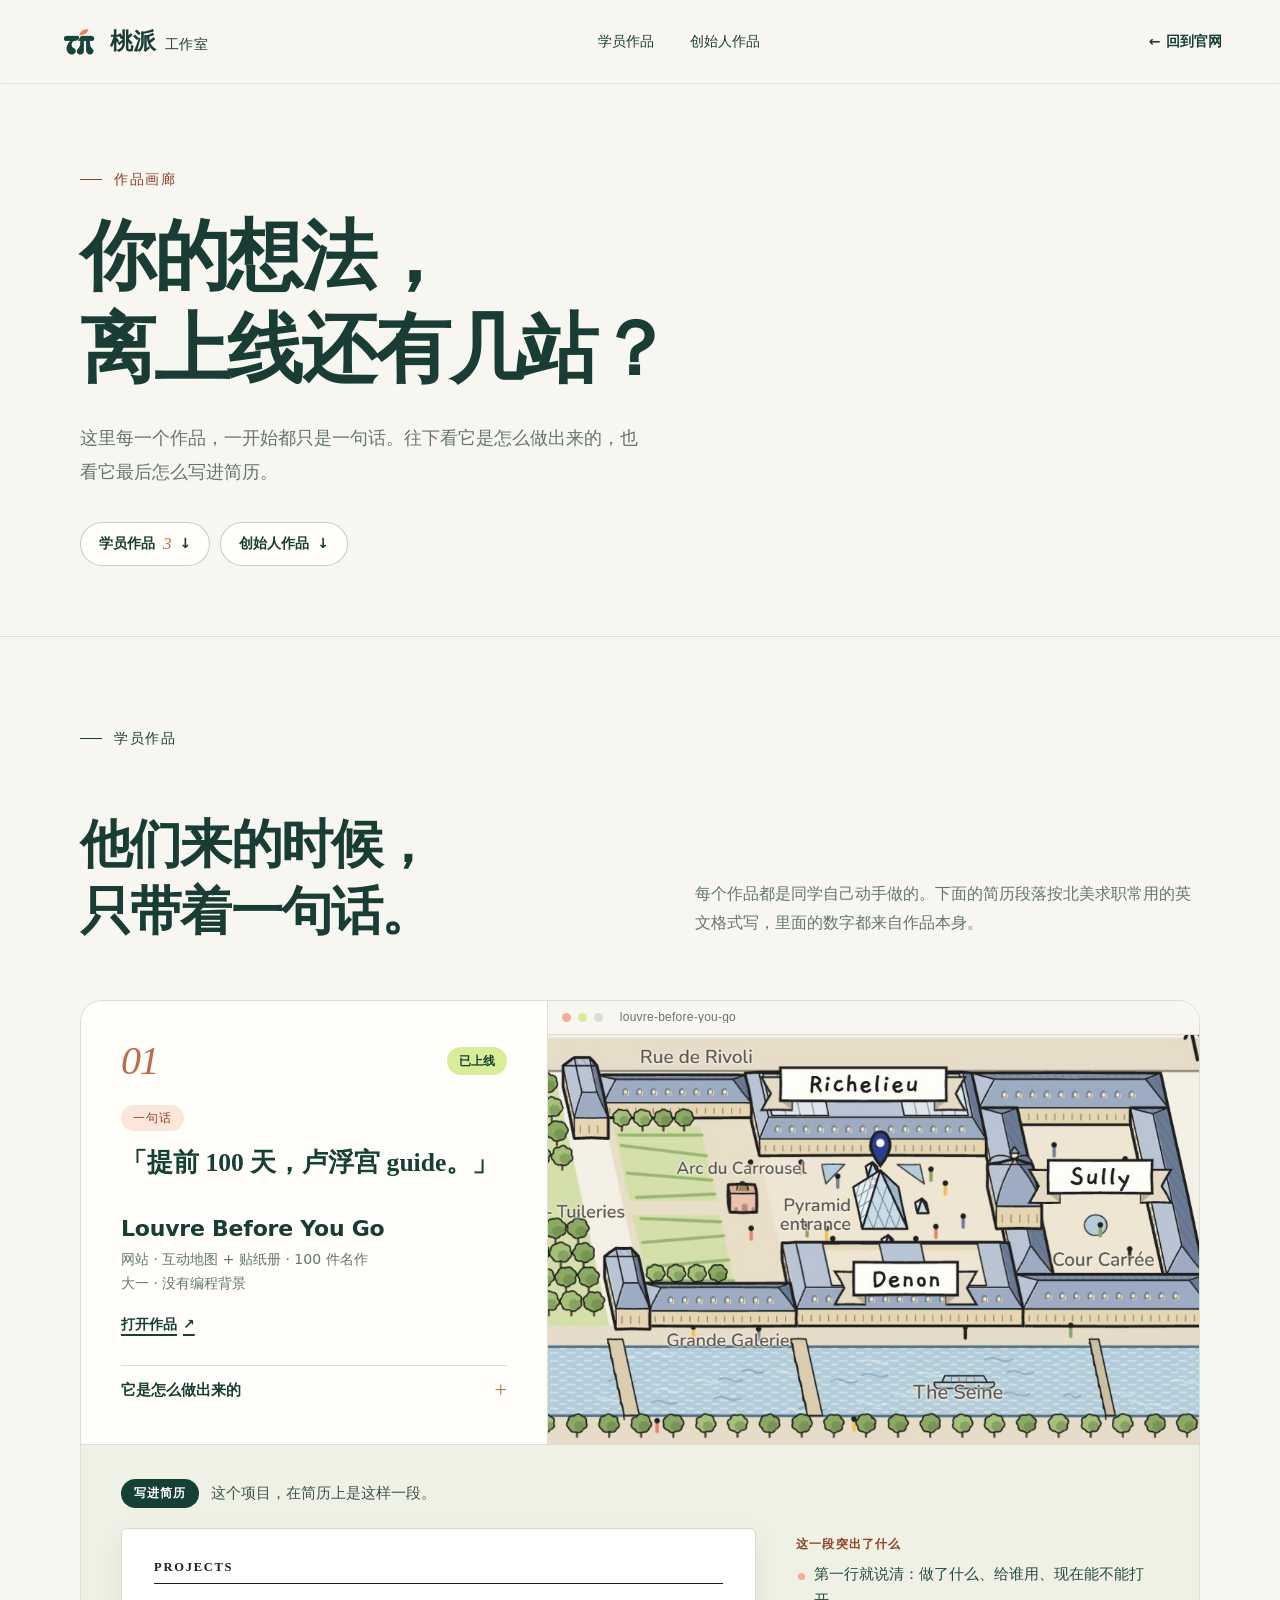
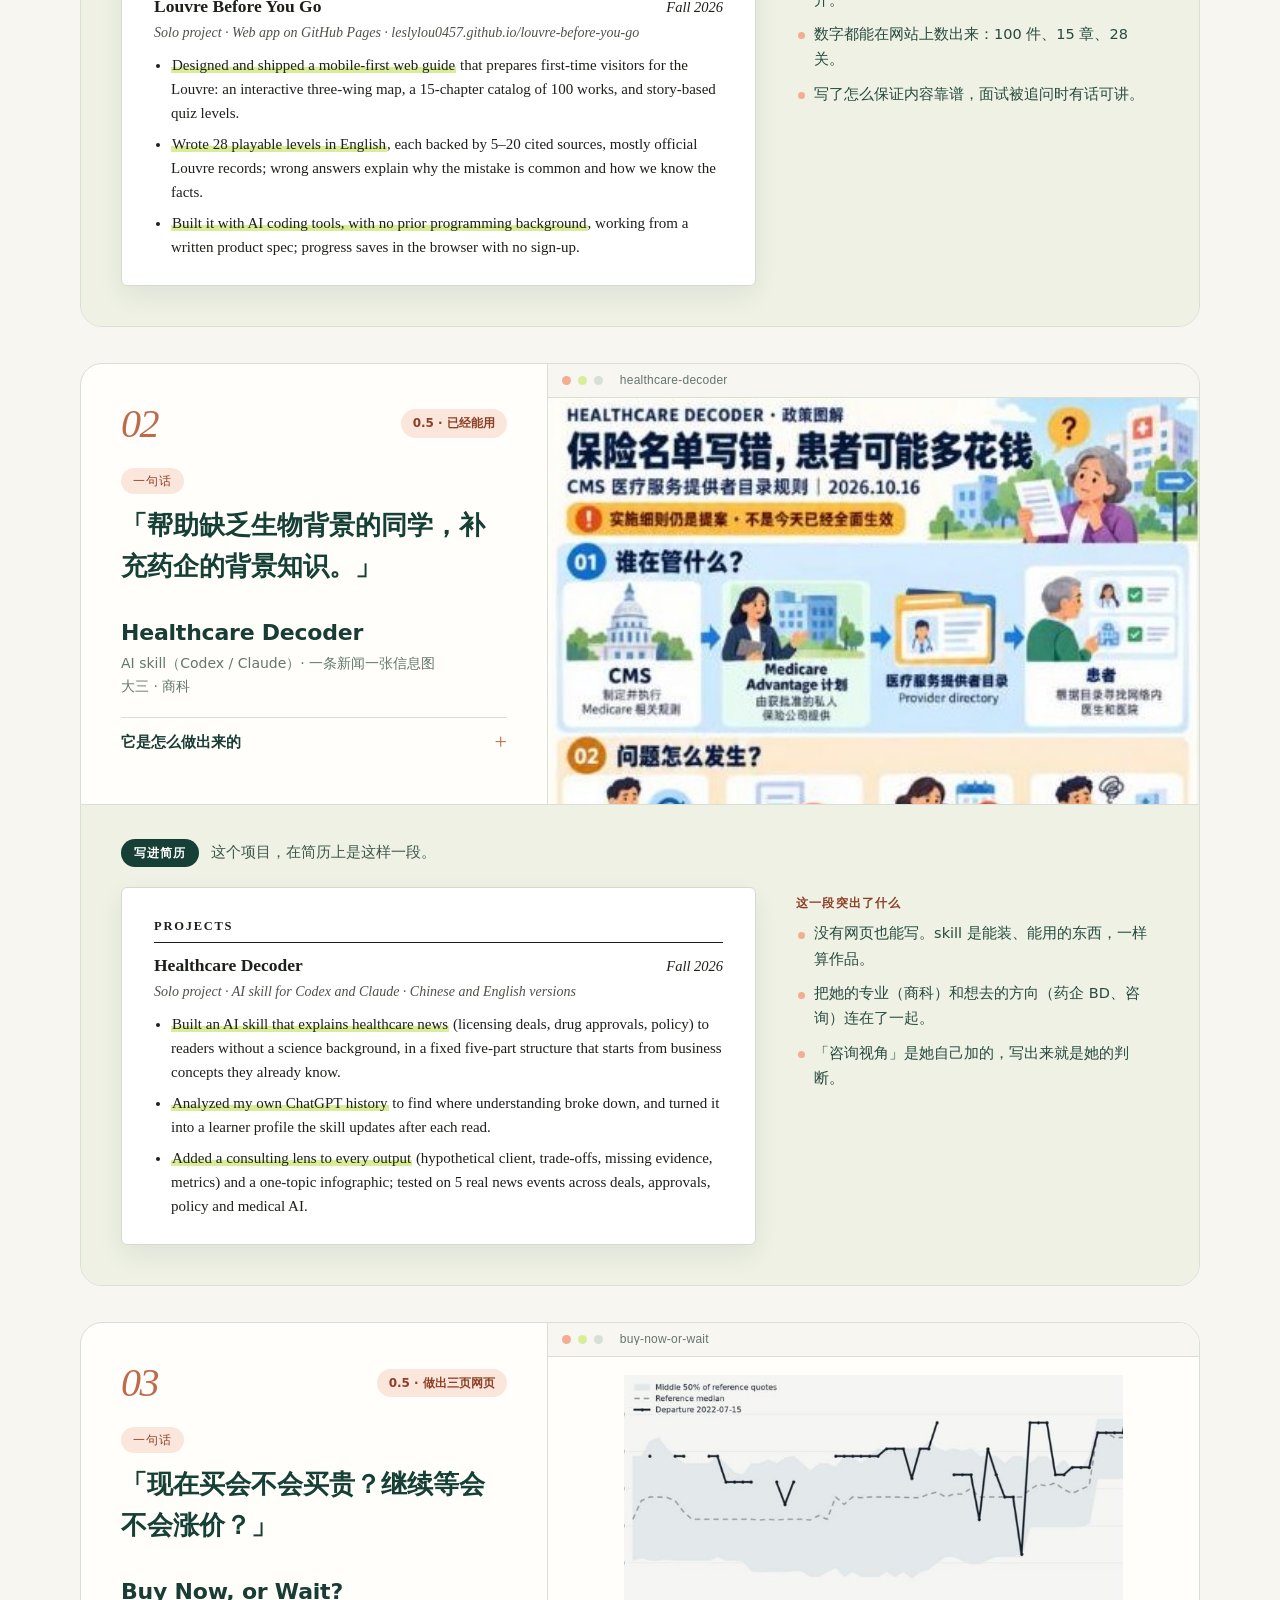
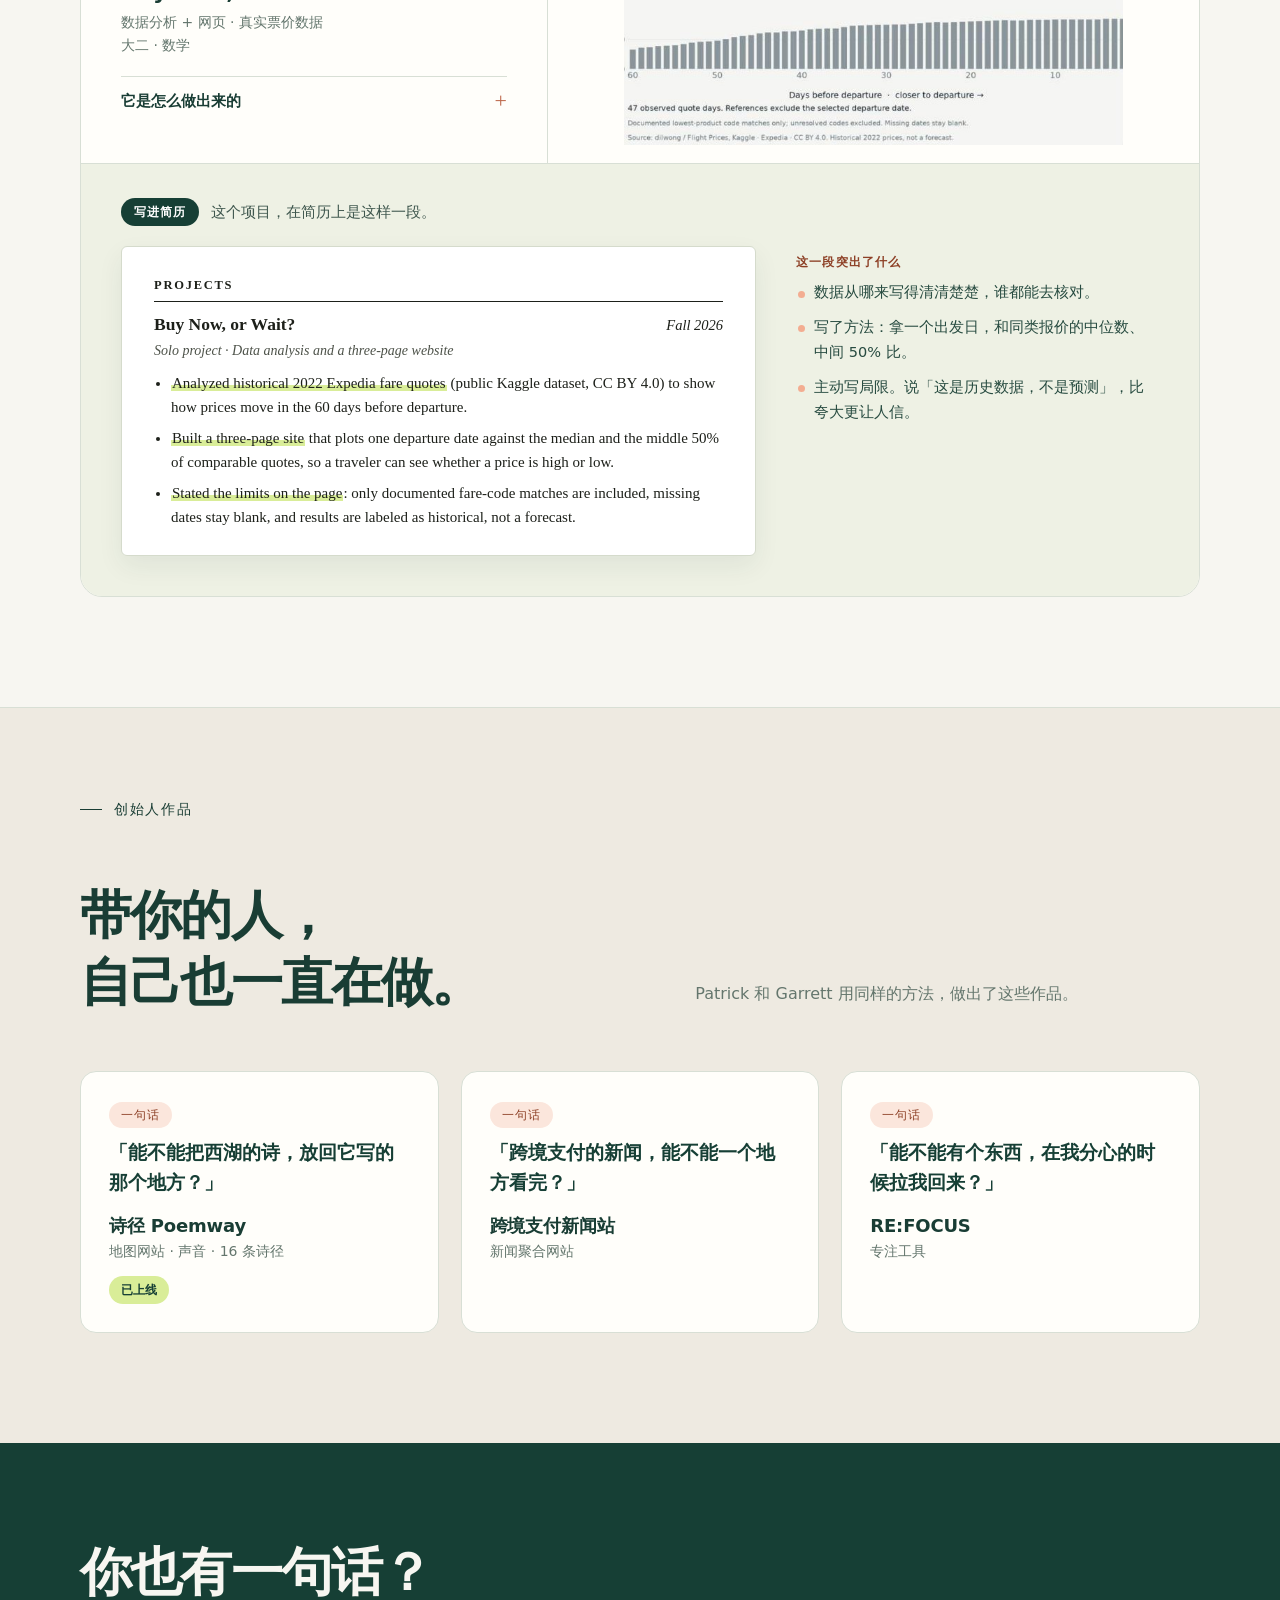
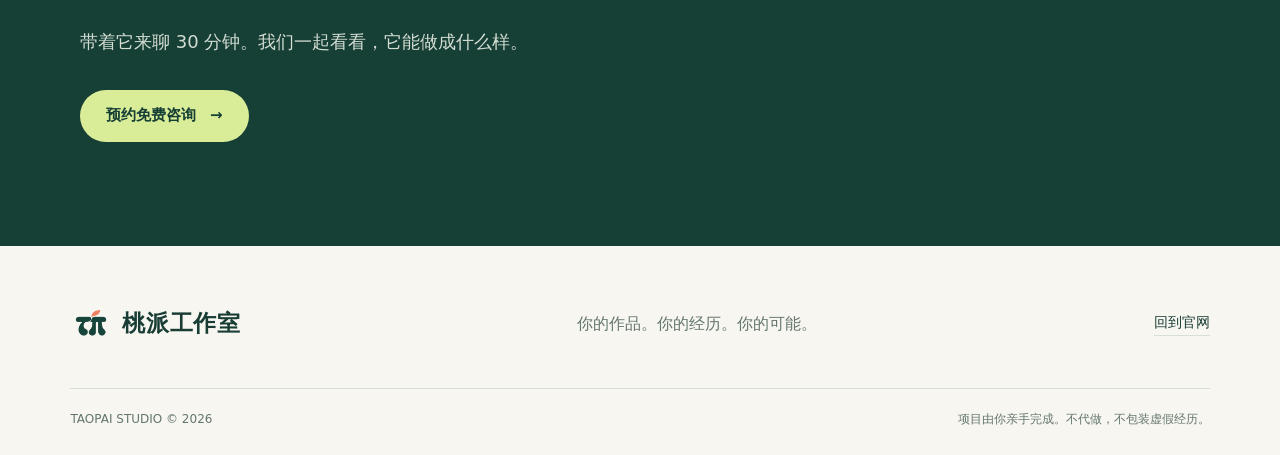
==== gallery/index.html @ 76276635 "Add gallery sub-page files" ====
<!doctype html>
<html lang="zh-CN">
<head><meta charset="utf-8"><meta name="viewport" content="width=device-width, initial-scale=1"><title>作品画廊｜桃派工作室</title><meta name="description" content="桃派工作室的学员作品和创始人作品。每个作品从一句话开始，看它怎么做出来，也看它怎么写进简历。"><link rel="icon" type="image/png" href="../images/taopai-logo.png"><link rel="stylesheet" href="../style.css?v=20261126"><link rel="stylesheet" href="../cases.css?v=20261126"><link rel="stylesheet" href="./gallery.css?v=20261126"></head>
<body class="gallery-page">
<a class="skip-link" href="#students">跳到作品</a>
<header class="site-header"><a class="brand" href="../" aria-label="回到桃派工作室官网"><img src="../images/taopai-logo.png" alt="" width="42" height="42"><span>桃派<span class="brand-small">工作室</span></span></a><nav aria-label="画廊导航"><a href="#students">学员作品</a><a href="#founders">创始人作品</a></nav><a class="g-back" href="../"><span aria-hidden="true">←</span> 回到官网</a></header>
<main class="g-main">

<section class="g-hero"><div class="g-wrap">
<p class="eyebrow">作品画廊</p>
<h1>你的想法，<br>离上线还有几站？</h1>
<p class="g-lead">这里每一个作品，一开始都只是一句话。往下看它是怎么做出来的，也看它最后怎么写进简历。</p>
<div class="g-jump"><a href="#students">学员作品 <b>3</b> <span aria-hidden="true">↓</span></a><a href="#founders">创始人作品 <span aria-hidden="true">↓</span></a></div>
</div></section>

<section class="g-section" id="students" aria-labelledby="students-title"><div class="g-wrap">
<div class="g-heading"><p class="eyebrow">学员作品</p><h2 id="students-title">他们来的时候，<br>只带着一句话。</h2><p class="g-heading-note">每个作品都是同学自己动手做的。下面的简历段落按北美求职常用的英文格式写，里面的数字都来自作品本身。</p></div>

<article class="g-work" id="louvre">
<div class="g-work-top">
<div class="g-work-head"><div class="g-work-no"><span>01</span><em class="work-status">已上线</em></div><span class="work-label">一句话</span><p class="work-quote">「提前 100 天，卢浮宫 guide。」</p></div>
<figure class="work-shot g-shot"><div class="work-shot-bar" aria-hidden="true"><i></i><i></i><i></i><span>louvre-before-you-go</span></div><img src="../images/case-louvre.jpg" alt="Louvre Before You Go 的卢浮宫互动地图页面" width="954" height="569" loading="lazy"></figure>
<div class="g-work-meta"><h3>Louvre Before You Go</h3><p>网站 · 互动地图 + 贴纸册 · 100 件名作</p><p>大一 · 没有编程背景</p><a class="work-open" href="https://leslylou0457.github.io/louvre-before-you-go/" target="_blank" rel="noopener noreferrer">打开作品 <span aria-hidden="true">↗</span></a></div>
<details class="g-how"><summary>它是怎么做出来的</summary><ol><li>一句话先变成一份产品文档。第一版只做卢浮宫的 5 件镇馆之宝。</li><li>做着做着，她自己把方向做大了：100 件名作、三翼地图、猫咪向导、Close-up 挑战。</li><li>上线后我们做了第二版检查，提了 8 条修改建议。下一步是找 3 个人用手机试玩。</li></ol></details>
</div>
<div class="g-resume"><div class="g-resume-head"><span class="g-resume-tag">写进简历</span><p>这个项目，在简历上是这样一段。</p></div>
<div class="g-resume-grid">
<div class="g-paper" lang="en"><p class="g-paper-sec">Projects</p><div class="g-paper-row"><strong>Louvre Before You Go</strong><span>Fall 2026</span></div><p class="g-paper-sub">Solo project · Web app on GitHub Pages · leslylou0457.github.io/louvre-before-you-go</p><ul><li><mark>Designed and shipped a mobile-first web guide</mark> that prepares first-time visitors for the Louvre: an interactive three-wing map, a 15-chapter catalog of 100 works, and story-based quiz levels.</li><li><mark>Wrote 28 playable levels in English</mark>, each backed by 5–20 cited sources, mostly official Louvre records; wrong answers explain why the mistake is common and how we know the facts.</li><li><mark>Built it with AI coding tools, with no prior programming background</mark>, working from a written product spec; progress saves in the browser with no sign-up.</li></ul></div>
<div class="g-notes"><p>这一段突出了什么</p><ul><li>第一行就说清：做了什么、给谁用、现在能不能打开。</li><li>数字都能在网站上数出来：100 件、15 章、28 关。</li><li>写了怎么保证内容靠谱，面试被追问时有话可讲。</li></ul></div>
</div></div>
</article>

<article class="g-work" id="healthcare-decoder">
<div class="g-work-top">
<div class="g-work-head"><div class="g-work-no"><span>02</span><em class="work-status is-progress">0.5 · 已经能用</em></div><span class="work-label">一句话</span><p class="work-quote">「帮助缺乏生物背景的同学，补充药企的背景知识。」</p></div>
<figure class="work-shot g-shot"><div class="work-shot-bar" aria-hidden="true"><i></i><i></i><i></i><span>healthcare-decoder</span></div><img src="../images/case-healthcare-decoder.jpg" alt="Healthcare Decoder 生成的政策图解：保险名单写错，患者可能多花钱" width="422" height="630" loading="lazy"></figure>
<div class="g-work-meta"><h3>Healthcare Decoder</h3><p>AI skill（Codex / Claude）· 一条新闻一张信息图</p><p>大三 · 商科</p></div>
<details class="g-how"><summary>它是怎么做出来的</summary><ol><li>第一次聊的时候她有两个想法。先定下做一个 skill，因为一周能做完。</li><li>动手前，先让 AI 读她自己和 ChatGPT 的聊天记录，找出总是卡住的词，再写产品文档。</li><li>两周后 0.6 版推上 GitHub，中文、英文各一个版本。我们拿一篇真实的授权交易新闻实测，金额全部核对无误。</li></ol></details>
</div>
<div class="g-resume"><div class="g-resume-head"><span class="g-resume-tag">写进简历</span><p>这个项目，在简历上是这样一段。</p></div>
<div class="g-resume-grid">
<div class="g-paper" lang="en"><p class="g-paper-sec">Projects</p><div class="g-paper-row"><strong>Healthcare Decoder</strong><span>Fall 2026</span></div><p class="g-paper-sub">Solo project · AI skill for Codex and Claude · Chinese and English versions</p><ul><li><mark>Built an AI skill that explains healthcare news</mark> (licensing deals, drug approvals, policy) to readers without a science background, in a fixed five-part structure that starts from business concepts they already know.</li><li><mark>Analyzed my own ChatGPT history</mark> to find where understanding broke down, and turned it into a learner profile the skill updates after each read.</li><li><mark>Added a consulting lens to every output</mark> (hypothetical client, trade-offs, missing evidence, metrics) and a one-topic infographic; tested on 5 real news events across deals, approvals, policy and medical AI.</li></ul></div>
<div class="g-notes"><p>这一段突出了什么</p><ul><li>没有网页也能写。skill 是能装、能用的东西，一样算作品。</li><li>把她的专业（商科）和想去的方向（药企 BD、咨询）连在了一起。</li><li>「咨询视角」是她自己加的，写出来就是她的判断。</li></ul></div>
</div></div>
</article>

<article class="g-work" id="buy-now-or-wait">
<div class="g-work-top">
<div class="g-work-head"><div class="g-work-no"><span>03</span><em class="work-status is-progress">0.5 · 做出三页网页</em></div><span class="work-label">一句话</span><p class="work-quote">「现在买会不会买贵？继续等会不会涨价？」</p></div>
<figure class="work-shot is-contain g-shot"><div class="work-shot-bar" aria-hidden="true"><i></i><i></i><i></i><span>buy-now-or-wait</span></div><img src="../images/case-buy-now-or-wait.jpg" alt="Buy Now, or Wait? 的票价走势图：一个出发日的报价对比历史中位数" width="714" height="531" loading="lazy"></figure>
<div class="g-work-meta"><h3>Buy Now, or Wait?</h3><p>数据分析 + 网页 · 真实票价数据</p><p>大二 · 数学</p></div>
<details class="g-how"><summary>它是怎么做出来的</summary><ol><li>第一版是他自己做出来的，用的是一份公开的 2022 年历史票价数据。</li><li>现在是 0.5 版：三页网页。图上能看到一个出发日的报价，和同类报价比是高还是低。</li><li>我们看完后，给了一份 0.5 版的修改建议。</li></ol></details>
</div>
<div class="g-resume"><div class="g-resume-head"><span class="g-resume-tag">写进简历</span><p>这个项目，在简历上是这样一段。</p></div>
<div class="g-resume-grid">
<div class="g-paper" lang="en"><p class="g-paper-sec">Projects</p><div class="g-paper-row"><strong>Buy Now, or Wait?</strong><span>Fall 2026</span></div><p class="g-paper-sub">Solo project · Data analysis and a three-page website</p><ul><li><mark>Analyzed historical 2022 Expedia fare quotes</mark> (public Kaggle dataset, CC BY 4.0) to show how prices move in the 60 days before departure.</li><li><mark>Built a three-page site</mark> that plots one departure date against the median and the middle 50% of comparable quotes, so a traveler can see whether a price is high or low.</li><li><mark>Stated the limits on the page</mark>: only documented fare-code matches are included, missing dates stay blank, and results are labeled as historical, not a forecast.</li></ul></div>
<div class="g-notes"><p>这一段突出了什么</p><ul><li>数据从哪来写得清清楚楚，谁都能去核对。</li><li>写了方法：拿一个出发日，和同类报价的中位数、中间 50% 比。</li><li>主动写局限。说「这是历史数据，不是预测」，比夸大更让人信。</li></ul></div>
</div></div>
</article>

</div></section>

<section class="g-section g-founders" id="founders" aria-labelledby="founders-title"><div class="g-wrap">
<div class="g-heading"><p class="eyebrow">创始人作品</p><h2 id="founders-title">带你的人，<br>自己也一直在做。</h2><p class="g-heading-note">Patrick 和 Garrett 用同样的方法，做出了这些作品。</p></div>
<ul class="g-founder-list">
<li><span class="work-label">一句话</span><p class="work-quote">「能不能把西湖的诗，放回它写的那个地方？」</p><h3>诗径 Poemway</h3><p>地图网站 · 声音 · 16 条诗径</p><em class="work-status">已上线</em></li>
<li><span class="work-label">一句话</span><p class="work-quote">「跨境支付的新闻，能不能一个地方看完？」</p><h3>跨境支付新闻站</h3><p>新闻聚合网站</p></li>
<li><span class="work-label">一句话</span><p class="work-quote">「能不能有个东西，在我分心的时候拉我回来？」</p><h3>RE:FOCUS</h3><p>专注工具</p></li>
</ul>
</div></section>

<section class="g-cta"><div class="g-wrap"><h2>你也有一句话？</h2><p>带着它来聊 30 分钟。我们一起看看，它能做成什么样。</p><a class="button" href="../#join">预约免费咨询 <span aria-hidden="true">→</span></a></div></section>

</main>
<footer><div class="wrap footer-top"><a class="brand" href="../"><img src="../images/taopai-logo.png" alt="" width="42" height="42"><span>桃派工作室</span></a><p>你的作品。你的经历。你的可能。</p><a href="../">回到官网</a></div><div class="wrap footer-bottom"><span>TAOPAI STUDIO © 2026</span><span>项目由你亲手完成。不代做，不包装虚假经历。</span></div></footer>
</body>
</html>
---- style.css ----
@charset "UTF-8";
.mentor-section{background:#eeeae1;border-top:1px solid var(--line);overflow:hidden}.mentor-heading{display:grid;grid-template-columns:1.1fr 1fr;gap:60px;align-items:end}.mentor-heading h2{font-size:clamp(36px,4.5vw,62px)}.mentor-accent{color:#a65037}.mentor-intro{font-size:17px;line-height:1.9;color:var(--muted);margin:0 0 5px}
.mentor-marquee{margin:58px 0 28px;padding:36px 0;border-block:1px solid #163f3526;overflow-x:auto;scrollbar-width:thin;mask-image:linear-gradient(to right,transparent,#000 6%,#000 94%,transparent)}.mentor-track{display:flex;width:max-content}.mentor-companies{display:flex;align-items:center;list-style:none;margin:0;padding:0;flex:none}.mentor-companies li{display:flex;align-items:center;justify-content:center;flex:none;width:250px;min-height:90px;padding:12px 28px;font-family:Arial,sans-serif;font-size:36px;line-height:1.3;font-weight:600;letter-spacing:-.04em;color:var(--green);white-space:nowrap}.mentor-companies li:nth-child(4){font-family:Georgia,serif;font-weight:400}.mentor-companies li:nth-child(5){font-style:italic}.mentor-companies li:nth-child(6){font-size:28px;letter-spacing:.17em;text-transform:uppercase}.mentor-dot{color:#809f32}.mentor-marquee.is-animated{overflow:hidden}.is-animated .mentor-track{animation:mentor-drift 42s linear infinite}.mentor-marquee:hover .mentor-track,.mentor-marquee:focus-within .mentor-track,.mentor-marquee.is-paused .mentor-track{animation-play-state:paused}.mentor-bottom{display:flex;align-items:start;gap:32px;justify-content:space-between}.mentor-disclaimer{max-width:850px;margin:0;color:var(--muted);font-size:13px;line-height:1.9}.mentor-motion{flex:none;background:transparent;color:var(--green);border:1px solid #163f3533;border-radius:99px;padding:8px 17px;font-size:14px;min-height:44px}.mentor-motion[hidden]{display:none}.mentor-motion:hover{background:#163f3509}@keyframes mentor-drift{to{transform:translateX(-50%)}}
@media(max-width:700px){.mentor-heading{grid-template-columns:1fr;gap:25px}.mentor-intro{font-size:16px}.mentor-marquee{margin-top:35px;padding:23px 0}.mentor-companies li{width:190px;min-height:72px;font-size:29px;padding:12px 20px}.mentor-companies li:nth-child(6){font-size:23px}.mentor-bottom{flex-direction:column-reverse;gap:18px}.mentor-disclaimer{font-size:12px}.mentor-motion{align-self:flex-end}.is-animated .mentor-track{animation-duration:36s}}
.mentor-companies{min-width:100vw}.mentor-companies li{flex-grow:1}.mentor-companies .ecosystem-company{flex-direction:column;gap:10px}.ecosystem-company small{font:400 12px/1.4 "Microsoft YaHei",sans-serif;letter-spacing:.03em;color:var(--muted)}.mentor-companies .ecosystem-yc{width:310px;font-size:32px}.is-animated .mentor-track{animation-duration:64s}@media(max-width:700px){.mentor-companies .ecosystem-yc{width:250px;font-size:27px}.is-animated .mentor-track{animation-duration:54s}}
@media(prefers-reduced-motion:reduce){.mentor-marquee{overflow:visible;mask-image:none;margin-inline:auto;width:calc(100% - 44px);max-width:1240px}.mentor-track{width:100%;transform:none}.mentor-companies{flex-wrap:wrap;width:100%;min-width:0;justify-content:center;gap:12px}.mentor-companies li{width:auto;min-width:145px;font-size:26px}.mentor-companies[aria-hidden="true"]{display:none}.mentor-motion{display:none}}
.hero{position:relative;background:var(--green);color:var(--paper);padding:calc(var(--header) + 72px) 0 30px;min-height:100svh;overflow:hidden}.hero>.wrap{position:relative}.hero .eyebrow{color:#cbd8c5;margin-bottom:30px}.hero-title{font-size:clamp(40px,5.5vw,80px);font-weight:650;line-height:1.4;letter-spacing:-.045em;margin:0}.hero-line{display:block}.hero-duration{font-family:Georgia,serif;font-size:1.43em;font-weight:400;color:var(--lime);letter-spacing:-.075em;line-height:1}.hero-duration>span{font-family:"Microsoft YaHei",sans-serif;font-size:.47em;font-weight:500;letter-spacing:0}.hero-highlight{color:var(--peach)}.hero-subtitle{font-size:clamp(18px,2.1vw,28px);margin:27px 0 0;letter-spacing:.02em}.hero-lower{display:flex;justify-content:space-between;gap:36px;align-items:flex-end;margin-top:32px}.hero-description{font-size:16px;line-height:1.85;color:#bed0c3;margin:0 0 25px}.hero-actions{display:flex;gap:26px;align-items:center;flex-wrap:wrap}.hero-actions .button{padding:14px 24px;gap:30px;border-radius:99px;font-size:16px}.hero-secondary{font-size:14px;padding:10px 0;border-bottom:1px solid #aac2ac66}.hero-secondary span{margin-left:12px}.hero-detail{padding:15px 0 3px 32px;border-left:1px solid #b8c9b955;font-size:13px;color:#aac3b4}.hero-detail p{font-size:17px;margin:12px 0 0;color:#edf0df;white-space:nowrap}.hero-detail i{font-style:normal;color:var(--peach);margin:0 12px}.hero-scroll{display:flex;justify-content:space-between;align-items:center;margin-top:58px;padding-top:20px;border-top:1px solid #aac2ac44;font-size:12px;color:#b6cbbd}.hero-enter{animation:hero-in .8s both cubic-bezier(.2,.7,.2,1)}.hero-title{animation-delay:.07s}.hero-subtitle{animation-delay:.14s}.hero-lower{animation-delay:.21s}@keyframes hero-in{from{opacity:0;transform:translateY(18px)}to{opacity:1;transform:translateY(0)}}@media(min-width:1600px){.hero{display:flex;align-items:center}}@media(max-width:850px){.hero-detail{display:none}.hero-title{font-size:clamp(34px,6.3vw,53px)}}@media(max-width:700px){.hero{padding-top:calc(var(--header) + 48px);padding-bottom:26px;min-height:0}.hero .eyebrow{font-size:12px;margin-bottom:26px}.hero-title{font-size:clamp(28px,6.8vw,45px);line-height:1.65;letter-spacing:-.055em}.hero-duration{font-size:1.5em}.hero-subtitle{font-size:16px;margin-top:24px}.hero-lower{margin-top:24px}.hero-description{font-size:14px;margin-bottom:24px}.hero-actions{gap:20px}.hero-actions .button{font-size:14px;gap:15px;padding:12px 19px}.hero-secondary{font-size:12px}.hero-secondary span{margin-left:5px}.hero-scroll{margin-top:42px;padding-top:18px}}@media(prefers-reduced-motion:reduce){.hero-enter{animation:none}}
.why-intro{padding-bottom:100px}.underline{position:relative;display:inline-block}.underline:after{content:"";position:absolute;inset:auto 0 4px;height:.12em;background:var(--peach);z-index:-1;transform:scaleX(0);transform-origin:left;transition:transform 1s .25s}.visible .underline:after,.underline.visible:after{transform:scaleX(1)}.reason-heading{display:flex;gap:32px;align-items:start;margin:90px 0 42px}.reason-number{font:italic 40px/1.2 Georgia,serif;color:#be6a4d;letter-spacing:-.04em}.reason-heading h3{font-size:clamp(24px,3vw,36px);margin:0 0 14px}.reason-heading p{font-size:18px;margin:0;color:var(--muted)}.evidence-grid{display:grid;grid-template-columns:1fr 1fr;gap:26px}.evidence-card{background:#fff;border:1px solid #dae1d7;border-radius:12px;padding:32px;box-shadow:0 18px 50px #173f3507;transition:transform .7s,opacity .7s,box-shadow .3s}.evidence-card:nth-child(2){transition-delay:.12s}.evidence-card:hover{box-shadow:0 18px 50px #173f3514}.evidence-top{display:flex;align-items:center;gap:12px}.company-monogram{display:grid;place-items:center;background:#dfedf9;color:#335c85;width:42px;height:42px;border-radius:8px;font-size:24px;font-weight:700;flex-shrink:0}.company-monogram.counterpart{background:#e3e8da;color:#2b4433}.evidence-top strong{font-size:18px;display:block}.evidence-top>div>span{font-size:13px;display:block;color:var(--muted)}.evidence-kind{margin-left:auto;font-size:12px;color:var(--muted);border:1px solid var(--line);border-radius:99px;padding:3px 10px;white-space:nowrap}.job-context{font-size:12px;color:var(--muted);margin:20px 0 28px}.evidence-card h4{font-size:25px;line-height:1.6;font-weight:600;letter-spacing:-.02em;margin:0 0 28px}.highlight{background:linear-gradient(transparent 45%,#e3efae 45%,#e3efae 95%,transparent 95%);box-decoration-break:clone;-webkit-box-decoration-break:clone;padding:0 2px}.source-shot{margin:0 0 24px}.source-shot img{display:block;width:100%;height:auto;border:1px solid #e1e5df;border-radius:4px;cursor:zoom-in}.source-shot figcaption{font-size:12px;color:var(--muted);margin-top:8px}.evidence-note{font-size:16px;line-height:1.8;color:#586d62;margin:0 0 20px}.source-link{font-size:14px;border-bottom:1px solid #8d9b86;padding-bottom:3px}.source-link:hover{color:#a65037}.evidence-footnote{font-size:12px;color:var(--muted);max-width:860px;margin:24px 0 0}.why-takeaway{font-size:clamp(28px,4vw,52px);line-height:1.5;margin:100px 0 24px;text-align:center;letter-spacing:-.03em;color:#8d9a8e}.why-takeaway span{font-weight:650;color:var(--green)}.why-after{text-align:center;font-size:18px;color:var(--muted);margin:0}.cpt-section{background:#e7eddf;border-top:1px solid var(--line);border-bottom:1px solid var(--line)}.cpt-grid{display:grid;grid-template-columns:1.08fr .92fr;gap:100px;align-items:center}.cpt-section .eyebrow:before,.startup-section .eyebrow:before{display:none}.cpt-section .eyebrow,.startup-section .eyebrow{gap:24px}.cpt-section h2{font-size:clamp(40px,4.6vw,65px)}.cpt-section .underline:after{z-index:0;opacity:.45}.section-copy{font-size:18px;line-height:1.95;margin:32px 0 24px}.small-note{font-size:12px;line-height:1.8;color:var(--muted)}.project-proof{border-top:2px solid var(--green);padding-top:20px}.proof-kicker{font-size:14px;color:var(--muted)}.proof-line{position:relative;padding:35px 0 30px 45px;border-bottom:1px solid #becbb8}.proof-line>span{position:absolute;left:0;top:38px;font:italic 18px Georgia;color:#798b74}.proof-line strong{font-size:25px;font-weight:600}.proof-line p{font-size:16px;margin:5px 0 0;color:var(--muted)}.startup-section{background:var(--peach);position:relative;overflow:hidden}.startup-grid{display:grid;grid-template-columns:1fr .8fr;gap:110px;align-items:center}.startup-section .reason-number{color:var(--green)}.startup-section h2{font-size:clamp(48px,6vw,86px)}.startup-word{display:inline-block;transition:transform 1.2s cubic-bezier(.18,.67,.17,1);transform:rotate(-3deg);background:var(--green);color:var(--peach);padding:0 10px;margin-top:9px}.startup-right>p:first-child{font-size:27px;line-height:1.6}.startup-right>p:nth-child(2){font-size:17px;line-height:2}.idea-path{list-style:none;margin:42px 0 0;padding:0;border-top:1px solid #163f3544}.idea-path li{display:flex;justify-content:space-between;align-items:center;padding:15px 0;border-bottom:1px solid #163f3544}.idea-path span{font-size:16px}.idea-path small{font-size:12px;letter-spacing:.1em}.support-heading{margin-bottom:65px}.support-stack{position:relative;padding-bottom:5px}.service-card{position:sticky;top:108px;display:grid;grid-template-columns:.27fr 1fr .65fr;gap:38px;align-items:start;padding:55px 48px;border-radius:18px;margin-bottom:28px;min-height:450px;box-shadow:0 -8px 35px #163f3509;border:1px solid #163f3515}.service-index{font:italic 52px Georgia;letter-spacing:-.05em}.service-index>span{display:block;font:12px/1.7 system-ui,sans-serif;letter-spacing:.06em;margin-top:16px;max-width:100px}.service-content h3{font-size:clamp(30px,3.2vw,45px);line-height:1.35;margin:0 0 26px;font-weight:650;letter-spacing:-.025em}.service-content p{font-size:17px;line-height:1.9;margin:0 0 18px;max-width:490px}.service-content .service-detail{font-size:14px;opacity:.8}.service-tags{display:flex;gap:8px;flex-wrap:wrap;margin-top:28px}.service-tags span{font-size:12px;padding:4px 11px;border:1px solid #163f3540;border-radius:30px}.service-side{align-self:center;padding-left:30px;border-left:1px solid #163f3530}.service-side p{font-size:clamp(20px,2.3vw,31px);font-weight:500;line-height:1.6}.service-side>span{font-size:12px;letter-spacing:.1em}.service-website{background:#e8eddb}.service-mvp{background:var(--green);color:var(--paper);top:122px}.service-mvp .service-side{border-color:#fff4}.service-mvp .service-index{color:var(--lime)}.service-mvp .service-tags span{border-color:#fff5}.service-mentor{background:#eeeae1;top:136px}.service-next{background:var(--peach);top:150px}.join-section{background:var(--green);color:var(--paper)}.join-grid{display:grid;grid-template-columns:1.1fr .9fr;gap:90px;align-items:start}.join-copy h2{font-size:clamp(34px,4.2vw,60px)}.join-copy>p:not(.eyebrow){font-size:17px;color:#d3ddd3;line-height:2;margin:30px 0}.join-copy .time-note{font-size:14px!important;padding-top:20px;border-top:1px solid #fff3}.email-direct{font-size:17px;color:var(--lime);border-bottom:1px solid #d9ed9870}.join-form-card{padding:34px;border:1px solid #f7f6f12c;background:#20493e;border-radius:16px}.join-form-card h3{font-size:25px;margin:0 0 5px;font-weight:600}.join-form-card>p{font-size:14px;color:#d0ddcc;margin:0 0 24px}form{display:grid;gap:18px}label{display:grid;gap:8px;font-size:14px}input,textarea{width:100%;padding:12px 14px;resize:vertical;border:1px solid #adbbac55;border-radius:7px;background:#153b31;color:white;min-width:0}input::placeholder,textarea::placeholder{color:#b2c2b4;font-size:14px}input:focus,textarea:focus{border-color:var(--lime)}.button{min-height:48px;padding:12px 20px;border:0;border-radius:7px;background:var(--lime);color:var(--green);font-size:15px;font-weight:650;display:inline-flex;justify-content:center;align-items:center;transition:transform .25s,background .25s}.button:hover{transform:translateY(-2px);background:#e8f6b9}.form-note{font-size:12px;line-height:1.8;color:#b5c5b7;margin:0}.generated{margin-top:25px;padding-top:25px;border-top:1px solid #fff4}.generated[hidden]{display:none}.generated strong{font-size:16px}.generated textarea{font-size:14px;line-height:1.8;margin-top:15px}.message-actions{display:flex;flex-wrap:wrap;gap:10px;margin-top:14px}.button.secondary{background:transparent;color:white;border:1px solid #fff6}#copy-status{font-size:13px;margin-bottom:0}.footer-top{display:flex;align-items:center;justify-content:space-between;padding-top:48px;padding-bottom:35px;gap:25px}.footer-top p{font-size:16px;color:var(--muted)}.footer-top>a:last-child{font-size:14px;border-bottom:1px solid var(--line)}.footer-bottom{display:flex;justify-content:space-between;border-top:1px solid var(--line);padding:20px 0 26px;color:var(--muted);font-size:12px;gap:30px}.image-viewer{border:0;border-radius:12px;padding:28px;background:var(--paper);width:min(1080px,92vw);color:var(--green)}.image-viewer::backdrop{background:#0b211cbb;backdrop-filter:blur(5px)}.image-viewer img{width:100%;height:auto;margin:20px 0}.image-viewer button{float:right;border:1px solid var(--line);border-radius:50%;width:36px;height:36px;background:white;font-size:24px;color:var(--green)}.image-viewer p{font-size:14px}.image-viewer h3{margin:0;font-size:20px}.scroll-progress{position:fixed;top:0;left:0;height:3px;background:var(--peach);z-index:40;transform-origin:left;pointer-events:none;width:100%;transform:scaleX(0)}
@media(max-width:1000px){.cpt-grid,.startup-grid,.join-grid{gap:48px}.service-card{grid-template-columns:60px 1fr;gap:26px;padding:38px 32px}.service-side{display:none}.evidence-card{padding:24px}.evidence-top>div>span{font-size:12px}.evidence-kind{display:none}.service-card{min-height:420px}}
@media(max-width:700px){.reason-heading{gap:20px;margin-top:55px}.reason-number{font-size:32px}.reason-heading p{font-size:16px}.evidence-grid,.cpt-grid,.startup-grid,.join-grid{grid-template-columns:1fr;gap:28px}.evidence-card{padding:23px 20px}.evidence-card h4{font-size:23px}.evidence-footnote{font-size:12px}.why-takeaway{margin-top:70px}.why-after{font-size:16px}.cpt-grid{gap:50px}.section-copy{font-size:16px}.startup-right>p:first-child{font-size:23px}.startup-right>p:nth-child(2){font-size:16px}.startup-section h2{font-size:clamp(43px,11vw,68px)}.support-heading{margin-bottom:36px}.service-card{position:relative;top:auto!important;grid-template-columns:1fr;gap:16px;padding:28px;min-height:0;border-radius:12px;margin-bottom:20px}.service-index{font-size:36px;display:flex;align-items:center;gap:20px}.service-index>span{margin:0;max-width:none}.service-content h3{font-size:31px}.service-content p{font-size:16px}.service-tags{margin-top:18px}.join-grid{gap:48px}.join-copy>p:not(.eyebrow){font-size:16px}.join-form-card{padding:25px 21px}.join-form-card h3{font-size:23px}.footer-top{flex-wrap:wrap;gap:12px}.footer-top .brand{font-size:20px}.footer-top p{width:100%;font-size:14px;order:3}.footer-bottom{flex-direction:column;gap:7px}.image-viewer{padding:20px}.image-viewer img{min-height:70px}.reason-heading h3{font-size:25px}}@media(prefers-reduced-motion:reduce){.service-card{position:relative;top:auto}.underline:after{transform:scaleX(1)}}
:root{--green:#163f35;--paper:#f7f6f1;--peach:#f3ad91;--lime:#d9ed98;--ink:#193d34;--muted:#64766d;--line:#d8dfd5;--header:84px}*{box-sizing:border-box}html{scroll-behavior:smooth;scroll-padding-top:100px}body{margin:0;background:var(--paper);color:var(--ink);font-family:"Microsoft YaHei","PingFang SC",system-ui,sans-serif;font-size:16px;line-height:1.7}a{color:inherit;text-decoration:none}button,input,textarea{font:inherit}button,a,input,textarea{outline-offset:6px}button{cursor:pointer}::selection{background:var(--peach);color:var(--green)}.skip-link{position:fixed;top:-80px;left:20px;z-index:100;background:white;padding:10px}.skip-link:focus{top:10px}.site-header{position:fixed;inset:0 0 auto;z-index:30;height:var(--header);display:flex;align-items:center;justify-content:space-between;padding:0 4.5vw;background:#f7f6f1e8;border-bottom:1px solid #163f3518;backdrop-filter:blur(16px)}.brand{display:flex;align-items:center;gap:10px;font-size:23px;font-weight:750;letter-spacing:.025em;white-space:nowrap}.brand img{object-fit:contain}.brand-small{font-size:14px;margin-left:8px;font-weight:500}.site-header nav{display:flex;gap:36px;font-size:14px}.site-header nav a{position:relative}.site-header nav a:after{content:"";position:absolute;left:0;bottom:-5px;width:0;height:2px;background:var(--green);transition:width .3s}.site-header nav a:hover:after{width:100%}.nav-cta{font-size:14px;background:var(--green);color:white;padding:10px 22px;border-radius:99px;transition:background .25s,transform .25s}.nav-cta:hover{background:#27604d;transform:translateY(-2px)}.intro{height:240svh;min-height:1200px;position:relative}.intro-stage{height:100svh;min-height:550px;position:sticky;top:0;overflow:hidden;display:grid;place-items:center;padding:var(--header) 5vw 0;background:var(--paper)}.intro-meta{position:absolute;top:calc(var(--header) + 32px);inset-inline:5vw;display:flex;justify-content:space-between;font-size:13px;letter-spacing:.12em}.intro-who{font-size:clamp(70px,11vw,164px);font-weight:750;letter-spacing:-.045em;line-height:1.25;will-change:transform,opacity}.intro-who span{color:#96aa8c}.intro-brand{position:absolute;inset:var(--header) 0 0;display:flex;flex-direction:column;align-items:center;justify-content:center;opacity:0;transform:translateY(70px);will-change:transform,opacity;pointer-events:none}.intro-brand img{width:clamp(100px,13vw,180px);height:auto;margin-bottom:8px}.intro-brand h1{font-size:clamp(48px,7vw,106px);letter-spacing:-.025em;line-height:1.1;margin:0;font-weight:750}.intro-brand h1 span{font-size:.44em;font-weight:500;margin-left:16px}.intro-brand p{font-size:clamp(15px,1.5vw,20px);margin-top:24px;color:var(--muted)}.intro-bottom{position:absolute;inset:auto 5vw 40px;display:flex;justify-content:space-between;align-items:center;font-size:14px}.intro-bottom>a{border-bottom:1px solid var(--green);padding:3px}.scroll-cue{display:flex;align-items:center;gap:12px}.scroll-cue i{width:7px;height:25px;border:1px solid var(--green);border-radius:20px;position:relative}.scroll-cue i:before{content:"";width:3px;height:7px;border-radius:4px;position:absolute;top:3px;left:1px;background:var(--green);animation:scrollhint 2s infinite}.intro-index{font-size:12px;letter-spacing:.15em}.wrap{max-width:1240px;width:calc(100% - 11vw);margin:0 auto}.section{padding:130px 0}.eyebrow{font-size:14px;letter-spacing:.12em;margin:0 0 32px;display:flex;align-items:center;gap:12px}.eyebrow:before{content:"";width:22px;height:1px;background:currentColor}h2,h3,p{overflow-wrap:break-word}h2{font-size:clamp(38px,5vw,72px);font-weight:650;line-height:1.3;letter-spacing:-.035em;margin:0}h3{line-height:1.4}.mission{background:var(--green);color:var(--paper)}.mission-title{font-size:clamp(40px,5.8vw,84px)}.week{font:normal clamp(115px,17vw,240px)/1.1 Georgia,serif;letter-spacing:-.075em;display:inline-block;margin-bottom:20px;color:var(--lime)}.week>span{font-family:"Microsoft YaHei",sans-serif;font-size:.2em;letter-spacing:0;margin-left:24px}.peach{color:var(--peach)}.mission-bottom{display:grid;grid-template-columns:1fr 1fr;gap:70px;border-top:1px solid #f7f6f140;margin-top:60px;padding-top:30px;align-items:start}.mission-bottom p:first-child{font-size:clamp(24px,2.5vw,34px);margin:0}.mission-bottom p:last-child{font-size:18px;color:#d1ddd2;margin:0;line-height:1.9}.reveal{transition:opacity .85s ease,transform .85s cubic-bezier(.2,.7,.2,1)}.js .reveal:not(.visible){opacity:0;transform:translateY(32px)}@keyframes scrollhint{0%,100%{transform:translateY(0);opacity:.5}50%{transform:translateY(8px);opacity:1}}@media(max-width:700px){:root{--header:72px}.site-header{padding:0 20px}.brand{font-size:20px;gap:4px}.brand img{width:34px;height:34px}.brand-small{display:none}.site-header nav{display:none}.nav-cta{font-size:13px;padding:9px 16px}.intro{height:200svh;min-height:1000px}.intro-meta{font-size:12px;inset-inline:24px}.intro-meta span:last-child{letter-spacing:0}.intro-bottom{inset-inline:24px;bottom:28px;font-size:12px}.intro-index{display:none}.intro-brand h1 span{margin-left:10px}.intro-brand p{font-size:15px}.intro-who{font-size:clamp(52px,13vw,90px)}.wrap{width:calc(100% - 44px)}.section{padding:85px 0}.mission-bottom{grid-template-columns:1fr;gap:24px;margin-top:38px}.mission-bottom p:last-child{font-size:16px}.week>span{margin-left:16px}.eyebrow{margin-bottom:24px}}@media(prefers-reduced-motion:reduce){html{scroll-behavior:auto}*,*:before,*:after{animation:none!important;transition:none!important}.intro{height:auto;min-height:0}.intro-stage{height:auto;min-height:90svh}.intro-who{font-size:24px;position:absolute;top:150px}.intro-brand{opacity:1!important;transform:none!important}.intro-brand img{margin-top:60px}.js .reveal:not(.visible){opacity:1;transform:none}}

/* 导师背景：官方 logo，保留原色（2026-10-25） */
.mentor-companies li.logo-item{font-size:0;letter-spacing:0}
.mentor-companies .ecosystem-yc{width:250px}
.logo-img{display:block;max-width:100%;height:auto;object-fit:contain}
@media(max-width:700px){.mentor-companies .ecosystem-yc{width:190px}.logo-img{transform:scale(.78)}}
@media(prefers-reduced-motion:reduce){.mentor-companies li.logo-item{min-width:170px}}
.is-animated .mentor-track{animation-duration:150s}@media(max-width:700px){.is-animated .mentor-track{animation-duration:120s}}

/* 服务卡 02：从 0 到 1 的六步 */
.build-steps{grid-column:2/-1;list-style:none;margin:0;padding:26px 0 0;border-top:1px solid #fff3;display:grid;grid-template-columns:repeat(3,1fr);gap:22px 34px;counter-reset:build}
.build-steps li{counter-increment:build;position:relative;padding-left:34px;min-width:0}
.build-steps li:before{content:counter(build);position:absolute;left:0;top:1px;width:22px;height:22px;border-radius:50%;border:1px solid var(--lime);color:var(--lime);font:italic 13px/20px Georgia,serif;text-align:center}
.build-steps strong{display:block;font-size:16px;font-weight:650;line-height:1.5}
.build-steps span{display:block;margin-top:3px;font-size:13.5px;line-height:1.7;color:#d3ddd3}
.service-mvp .service-content p{margin-bottom:0}
@media(max-width:1000px){.build-steps{grid-template-columns:repeat(2,1fr)}}
@media(max-width:700px){.build-steps{grid-column:1;grid-template-columns:1fr;gap:15px;padding-top:20px;margin-top:4px}.build-steps strong{font-size:15.5px}.build-steps span{font-size:13.5px}}
---- cases.css ----
/* 学员作品：一句话在左，做出来的样子在右 */
.works-section{background:var(--paper);border-top:1px solid var(--line)}
.works-heading{display:grid;grid-template-columns:1.1fr 1fr;gap:60px;align-items:end;margin-bottom:70px}
.works-heading h2{font-size:clamp(36px,4.5vw,62px)}
.works-intro{font-size:17px;line-height:1.9;color:var(--muted);margin:0 0 5px}
.works-list{list-style:none;margin:0;padding:0;display:grid;gap:34px}
.work-card{display:grid;grid-template-columns:5fr 7fr;background:#fffefa;border:1px solid var(--line);border-radius:22px;overflow:hidden}
.work-text{padding:44px 44px 40px;display:flex;flex-direction:column;align-items:flex-start;min-width:0}
.work-number{font:italic 40px/1 Georgia,serif;color:#be6a4d;letter-spacing:-.04em}
.work-label{display:inline-block;margin:26px 0 12px;padding:3px 12px;border-radius:30px;background:#fbe6dc;color:#8d4026;font-size:12px;letter-spacing:.08em}
.work-quote{margin:0;font-family:"Songti SC","Noto Serif SC","SimSun",Georgia,serif;font-size:clamp(21px,2vw,27px);line-height:1.6;font-weight:600;color:var(--green)}
.work-meta{margin-top:auto;padding-top:34px;width:100%}
.work-meta h3{font-size:22px;line-height:1.35;margin:0 0 6px;letter-spacing:-.01em}
.work-meta p{margin:0;font-size:14px;line-height:1.7;color:var(--muted)}
.work-foot{display:flex;flex-wrap:wrap;align-items:center;gap:12px 16px;margin-top:18px}
.work-status{font-size:12px;font-weight:650;padding:4px 12px;border-radius:30px;background:var(--lime);color:var(--green)}
.work-status.is-progress{background:#fbe6dc;color:#8d4026}
.work-open{font-size:14px;font-weight:650;color:var(--green);border-bottom:1.5px solid var(--green);padding-bottom:1px;transition:color .25s,border-color .25s}
.work-open:hover{color:#a65037;border-color:#a65037}
.work-shot{position:relative;margin:0;background:#eeeae1;border-left:1px solid var(--line);min-height:430px}
.work-shot-bar{display:flex;align-items:center;gap:7px;height:34px;padding:0 14px;background:#f7f6f1;border-bottom:1px solid var(--line)}
.work-shot-bar i{width:9px;height:9px;border-radius:50%;background:#d8dfd5}
.work-shot-bar i:first-child{background:var(--peach)}
.work-shot-bar i:nth-child(2){background:var(--lime)}
.work-shot-bar span{margin-left:10px;font:12px/1 Arial,sans-serif;color:var(--muted);letter-spacing:.02em;white-space:nowrap;overflow:hidden;text-overflow:ellipsis}
.work-shot img{display:block;position:absolute;inset:34px 0 0;width:100%;height:calc(100% - 34px);object-fit:cover;object-position:center top}
.work-shot.is-contain{background:#fffefa}
.work-shot.is-contain img{object-fit:contain;padding:18px 22px}
.works-more{margin:44px 0 0;font-size:15px;color:var(--muted)}
.works-more a{white-space:nowrap;color:var(--green);font-weight:650;border-bottom:1.5px solid var(--green);padding-bottom:1px}
.works-more a:hover{color:#a65037;border-color:#a65037}
@media(max-width:1000px){.work-text{padding:34px 30px 32px}.work-shot{min-height:360px}}
@media(max-width:700px){.works-heading{grid-template-columns:1fr;gap:22px;margin-bottom:40px}.works-intro{font-size:16px}.works-list{gap:24px}.work-card{grid-template-columns:1fr;border-radius:18px}.work-text{padding:28px 22px 26px}.work-number{font-size:32px}.work-label{margin-top:18px}.work-meta{padding-top:24px}.work-shot{border-left:0;border-top:1px solid var(--line);min-height:0}.work-shot img{position:static;height:auto;aspect-ratio:16/10}.work-shot.is-contain img{padding:12px}}

/* 通往站内画廊的入口 */
.work-resume{font-size:14px;font-weight:650;color:#8d4026;border-bottom:1.5px solid #e2a58c;padding-bottom:1px;transition:color .25s,border-color .25s}
.work-resume:hover{color:var(--green);border-color:var(--green)}
.works-more{display:flex;flex-wrap:wrap;align-items:center;justify-content:space-between;gap:18px 30px;padding:26px 30px;border:1px solid var(--line);border-radius:18px;background:#fffefa}
.works-more span{max-width:560px;line-height:1.8}
.works-more a.works-gallery{display:inline-flex;align-items:center;gap:12px;min-height:48px;padding:10px 24px;border:0;border-radius:99px;background:var(--green);color:#fff;font-weight:650;transition:background .25s,transform .25s}
.works-more a.works-gallery:hover{background:#27604d;color:#fff;transform:translateY(-2px)}
@media(max-width:700px){.works-more{padding:22px;border-radius:14px}.works-more a.works-gallery{width:100%;justify-content:center}}
---- gallery/gallery.css ----
/* 作品画廊子页面。先写手机，再在 900px 以上展开成两栏。 */
.gallery-page{overflow-x:hidden}
.g-main{padding-top:var(--header)}
.g-wrap{width:calc(100% - 40px);max-width:1120px;margin:0 auto}
.g-back{display:inline-flex;align-items:center;gap:6px;min-height:44px;font-size:14px;font-weight:650;color:var(--green)}
.g-back:hover{color:#a65037}

.g-hero{padding:40px 0 34px}
.g-hero .eyebrow{margin-bottom:18px;color:#8d4026}
.g-hero h1{margin:0;font-size:clamp(34px,9.6vw,76px);line-height:1.22;letter-spacing:-.03em;font-weight:700}
.g-lead{margin:18px 0 0;max-width:560px;font-size:16px;line-height:1.85;color:var(--muted)}
.g-jump{display:flex;flex-wrap:wrap;gap:10px;margin-top:24px}
.g-jump a{display:inline-flex;align-items:center;gap:8px;min-height:44px;padding:8px 18px;border:1px solid #163f3540;border-radius:99px;font-size:14px;font-weight:650;background:#fffefa}
.g-jump a:hover{border-color:var(--green)}
.g-jump b{font:italic 17px/1 Georgia,serif;color:#be6a4d}

.g-section{padding:44px 0 56px;border-top:1px solid var(--line)}
.g-heading{margin-bottom:28px}
.g-heading .eyebrow{margin-bottom:14px}
.g-heading h2{font-size:clamp(28px,7.4vw,52px);line-height:1.3}
.g-heading-note{margin:14px 0 0;max-width:600px;font-size:14.5px;line-height:1.8;color:var(--muted)}

/* 一个作品 */
.g-work{background:#fffefa;border:1px solid var(--line);border-radius:18px;overflow:hidden;scroll-margin-top:calc(var(--header) + 14px)}
.g-work+.g-work{margin-top:22px}
.g-work-top{display:grid;gap:0}
.g-work-head{padding:22px 20px 20px}
.g-work-no{display:flex;align-items:center;justify-content:space-between;gap:12px}
.g-work-no span{font:italic 32px/1 Georgia,serif;color:#be6a4d;letter-spacing:-.04em}
.g-work-no em{font-style:normal}
.g-work-head .work-label{margin:16px 0 10px}
.g-work-head .work-quote{font-size:21px;line-height:1.55}
.g-work .g-shot{border-left:0;border-block:1px solid var(--line);min-height:0}
.g-work .g-shot img{position:static;width:100%;height:auto;aspect-ratio:16/10;object-fit:cover;object-position:center top;border:0;border-radius:0;margin:0;cursor:default}
.g-work .g-shot.is-contain img{object-fit:contain;padding:12px 14px}
.g-work-meta{padding:20px 20px 4px}
.g-work-meta h3{margin:0 0 4px;font-size:20px;line-height:1.35;letter-spacing:-.01em}
.g-work-meta p{margin:0;font-size:14px;line-height:1.7;color:var(--muted)}
.g-work-meta .work-open{display:inline-flex;align-items:center;gap:6px;min-height:44px;margin-top:8px;border-bottom:0;text-decoration:underline;text-underline-offset:5px;text-decoration-thickness:1.5px}

.g-how{margin:10px 20px 20px;border-top:1px solid var(--line)}
.g-how summary{display:flex;align-items:center;justify-content:space-between;min-height:48px;font-size:14.5px;font-weight:650;cursor:pointer;list-style:none}
.g-how summary::-webkit-details-marker{display:none}
.g-how summary:after{content:"+";font:400 22px/1 Georgia,serif;color:#be6a4d}
.g-how[open] summary:after{content:"–"}
.g-how ol{margin:2px 0 6px;padding:0;list-style:none;counter-reset:how}
.g-how li{counter-increment:how;position:relative;padding:0 0 12px 30px;font-size:14.5px;line-height:1.75;color:#3f574e}
.g-how li:before{content:counter(how);position:absolute;left:0;top:3px;width:20px;height:20px;border-radius:50%;background:#fbe6dc;color:#8d4026;font:italic 12px/20px Georgia,serif;text-align:center}

/* 写进简历 */
.g-resume{background:#eef1e4;border-top:1px solid var(--line);padding:22px 20px 24px}
.g-resume-head{display:flex;flex-wrap:wrap;align-items:center;gap:8px 12px;margin-bottom:16px}
.g-resume-tag{padding:4px 13px;border-radius:30px;background:var(--green);color:#fff;font-size:12px;font-weight:650;letter-spacing:.08em}
.g-resume-head p{margin:0;font-size:14.5px;color:#3f574e}
.g-resume-grid{display:grid;gap:18px}
.g-paper{background:#fff;border:1px solid #d5dbcc;border-radius:6px;padding:18px 18px 16px;box-shadow:0 10px 26px #163f3512;font-family:Georgia,"Times New Roman",Times,serif;color:#1d201a;overflow-wrap:anywhere}
.g-paper-sec{margin:0 0 10px;padding-bottom:5px;border-bottom:1px solid #1d201a;font-size:12px;font-weight:700;letter-spacing:.14em;text-transform:uppercase}
.g-paper-row{display:flex;flex-wrap:wrap;align-items:baseline;justify-content:space-between;gap:2px 16px;line-height:1.4}
.g-paper-row strong{font-size:16px}
.g-paper-row span{font-size:13.5px;font-style:italic;white-space:nowrap}
.g-paper-sub{margin:3px 0 0;font-size:13px;line-height:1.5;font-style:italic;color:#4d5249}
.g-paper ul{margin:10px 0 0;padding-left:17px}
.g-paper li{margin:0 0 7px;font-size:14px;line-height:1.55}
.g-paper li:last-child{margin-bottom:0}
.g-paper mark{background:linear-gradient(transparent 62%,var(--lime) 62%);color:inherit;padding:0 1px}
.g-notes>p{margin:0 0 8px;font-size:12px;letter-spacing:.1em;color:#8d4026;font-weight:650}
.g-notes ul{margin:0;padding:0;list-style:none}
.g-notes li{position:relative;padding:0 0 9px 18px;font-size:14.5px;line-height:1.75;color:#274b40}
.g-notes li:before{content:"";position:absolute;left:2px;top:.72em;width:7px;height:7px;border-radius:50%;background:var(--peach)}
.g-notes li:last-child{padding-bottom:0}

/* 创始人作品 */
.g-founders{background:#eeeae1}
.g-founder-list{list-style:none;margin:0;padding:0;display:grid;gap:14px}
.g-founder-list li{background:#fffefa;border:1px solid var(--line);border-radius:16px;padding:20px}
.g-founder-list .work-label{margin:0 0 10px}
.g-founder-list .work-quote{font-size:19px;line-height:1.55}
.g-founder-list h3{margin:16px 0 2px;font-size:18px;line-height:1.4;letter-spacing:-.01em}
.g-founder-list li>p:not(.work-quote){margin:0;font-size:14px;color:var(--muted)}
.g-founder-list em{display:inline-block;margin-top:12px;font-style:normal}

.g-cta{background:var(--green);color:var(--paper);padding:52px 0 58px}
.g-cta h2{font-size:clamp(30px,8vw,52px);line-height:1.3}
.g-cta p{margin:12px 0 24px;max-width:480px;font-size:16px;line-height:1.85;color:#d3ddd3}
.g-cta .button{gap:14px;padding:13px 26px;border-radius:99px}

@media(max-width:480px){.site-header{padding:0 20px}}

@media(min-width:900px){
.g-wrap{width:calc(100% - 11vw)}
.g-hero{padding:84px 0 70px}
.g-lead{font-size:18px;margin-top:26px}
.g-jump{margin-top:34px}
.g-section{padding:90px 0 110px}
.g-heading{display:grid;grid-template-columns:1.1fr 1fr;gap:60px;align-items:end;margin-bottom:54px}
.g-heading .eyebrow{grid-column:1/-1;margin-bottom:0}
.g-heading-note{margin:0 0 8px;font-size:16px}
.g-work{border-radius:22px}
.g-work+.g-work{margin-top:36px}
.g-work-top{grid-template-columns:5fr 7fr;grid-template-rows:auto auto 1fr;grid-template-areas:"head shot" "meta shot" "how shot"}
.g-work-head{grid-area:head;padding:40px 40px 0}
.g-work-no span{font-size:40px}
.g-work-head .work-label{margin:24px 0 12px}
.g-work-head .work-quote{font-size:clamp(21px,2vw,27px);line-height:1.6}
.g-work .g-shot{grid-area:shot;position:relative;border-block:0;border-left:1px solid var(--line);min-height:440px}
.g-work .g-shot img{position:absolute;inset:34px 0 0;height:calc(100% - 34px);aspect-ratio:auto}
.g-work .g-shot.is-contain img{padding:18px 22px}
.g-work-meta{grid-area:meta;padding:30px 40px 0}
.g-work-meta h3{font-size:22px}
.g-how{grid-area:how;align-self:start;margin:18px 40px 30px}
.g-resume{padding:34px 40px 40px}
.g-resume-head{margin-bottom:20px}
.g-resume-grid{grid-template-columns:7fr 4fr;gap:40px;align-items:start}
.g-paper{padding:28px 32px 26px}
.g-paper-sec{font-size:12.5px}
.g-paper-row strong{font-size:17.5px}
.g-paper-row span{font-size:14.5px}
.g-paper-sub{font-size:14px}
.g-paper li{font-size:15px;line-height:1.6}
.g-notes{padding-top:6px}
.g-founder-list{grid-template-columns:repeat(3,1fr);gap:22px}
.g-founder-list li{padding:28px}
.g-cta{padding:96px 0 104px}
.g-cta p{font-size:18px;margin:18px 0 32px}
}
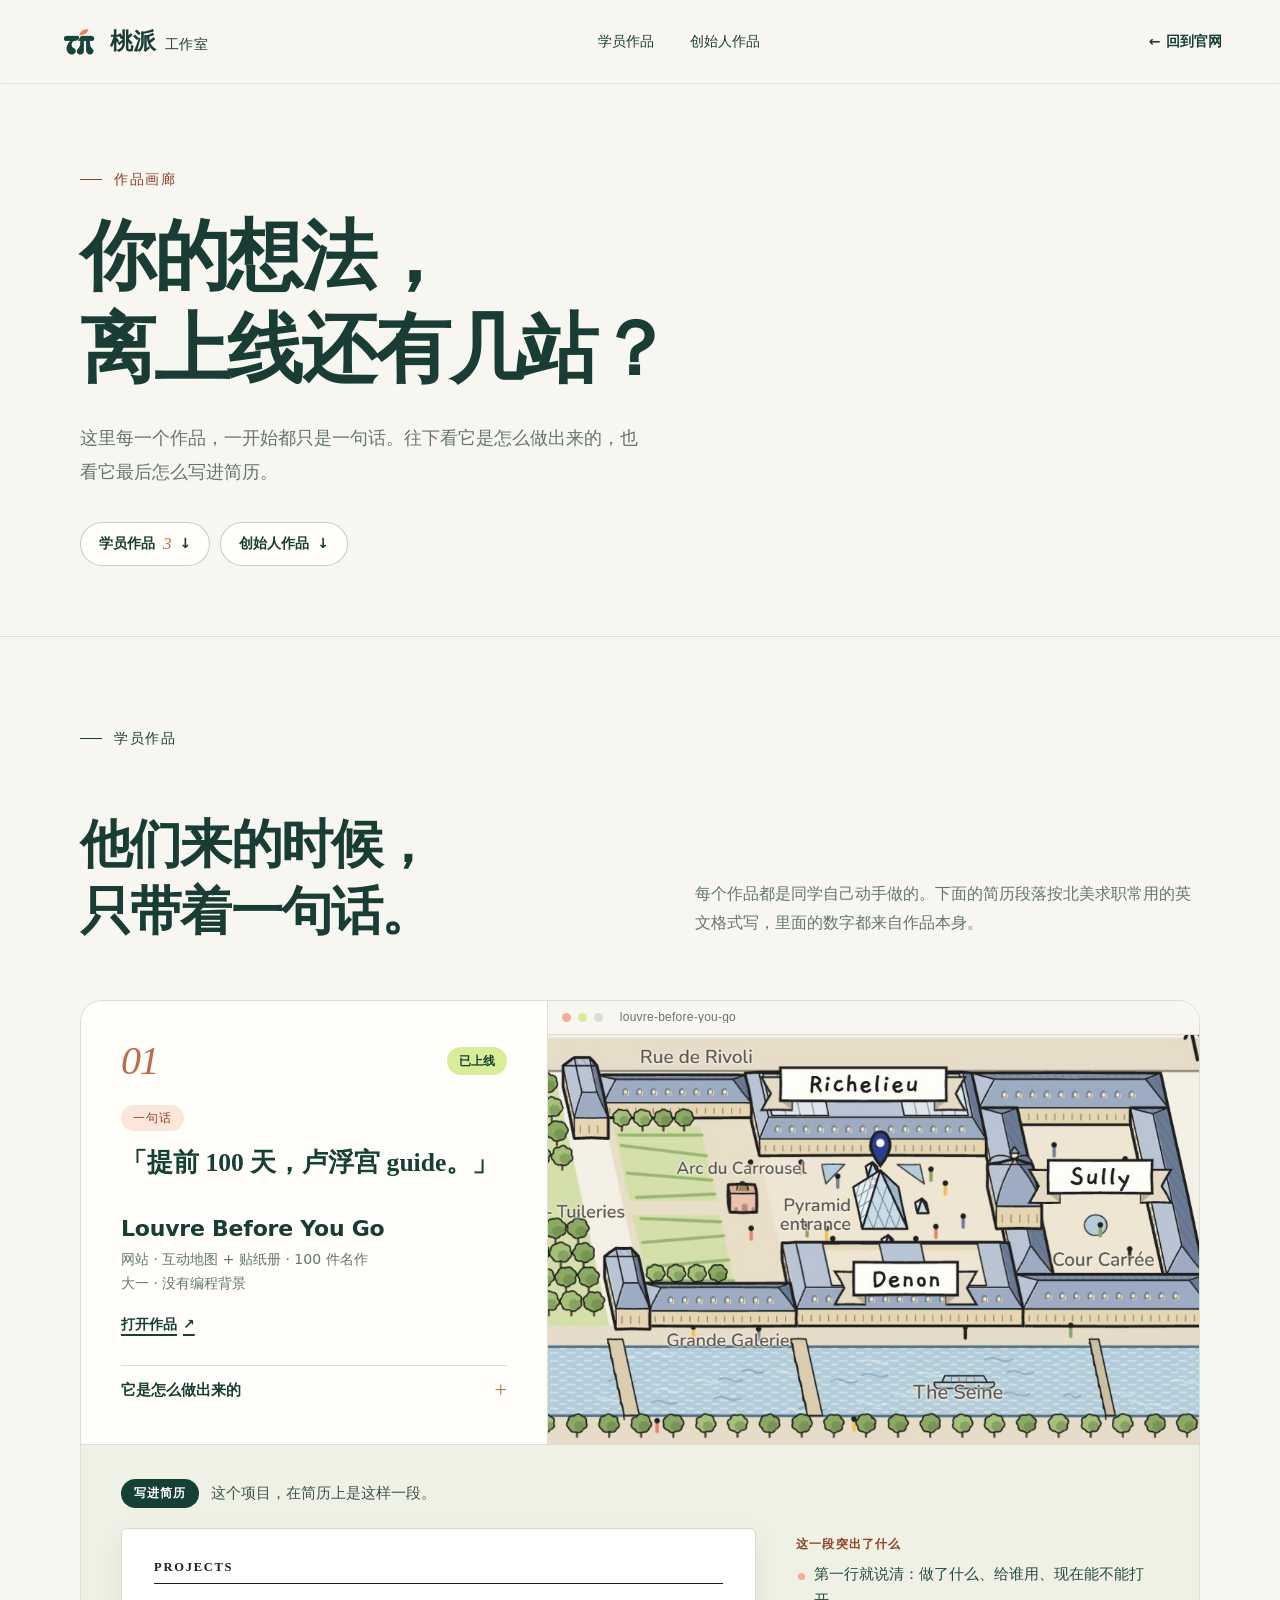
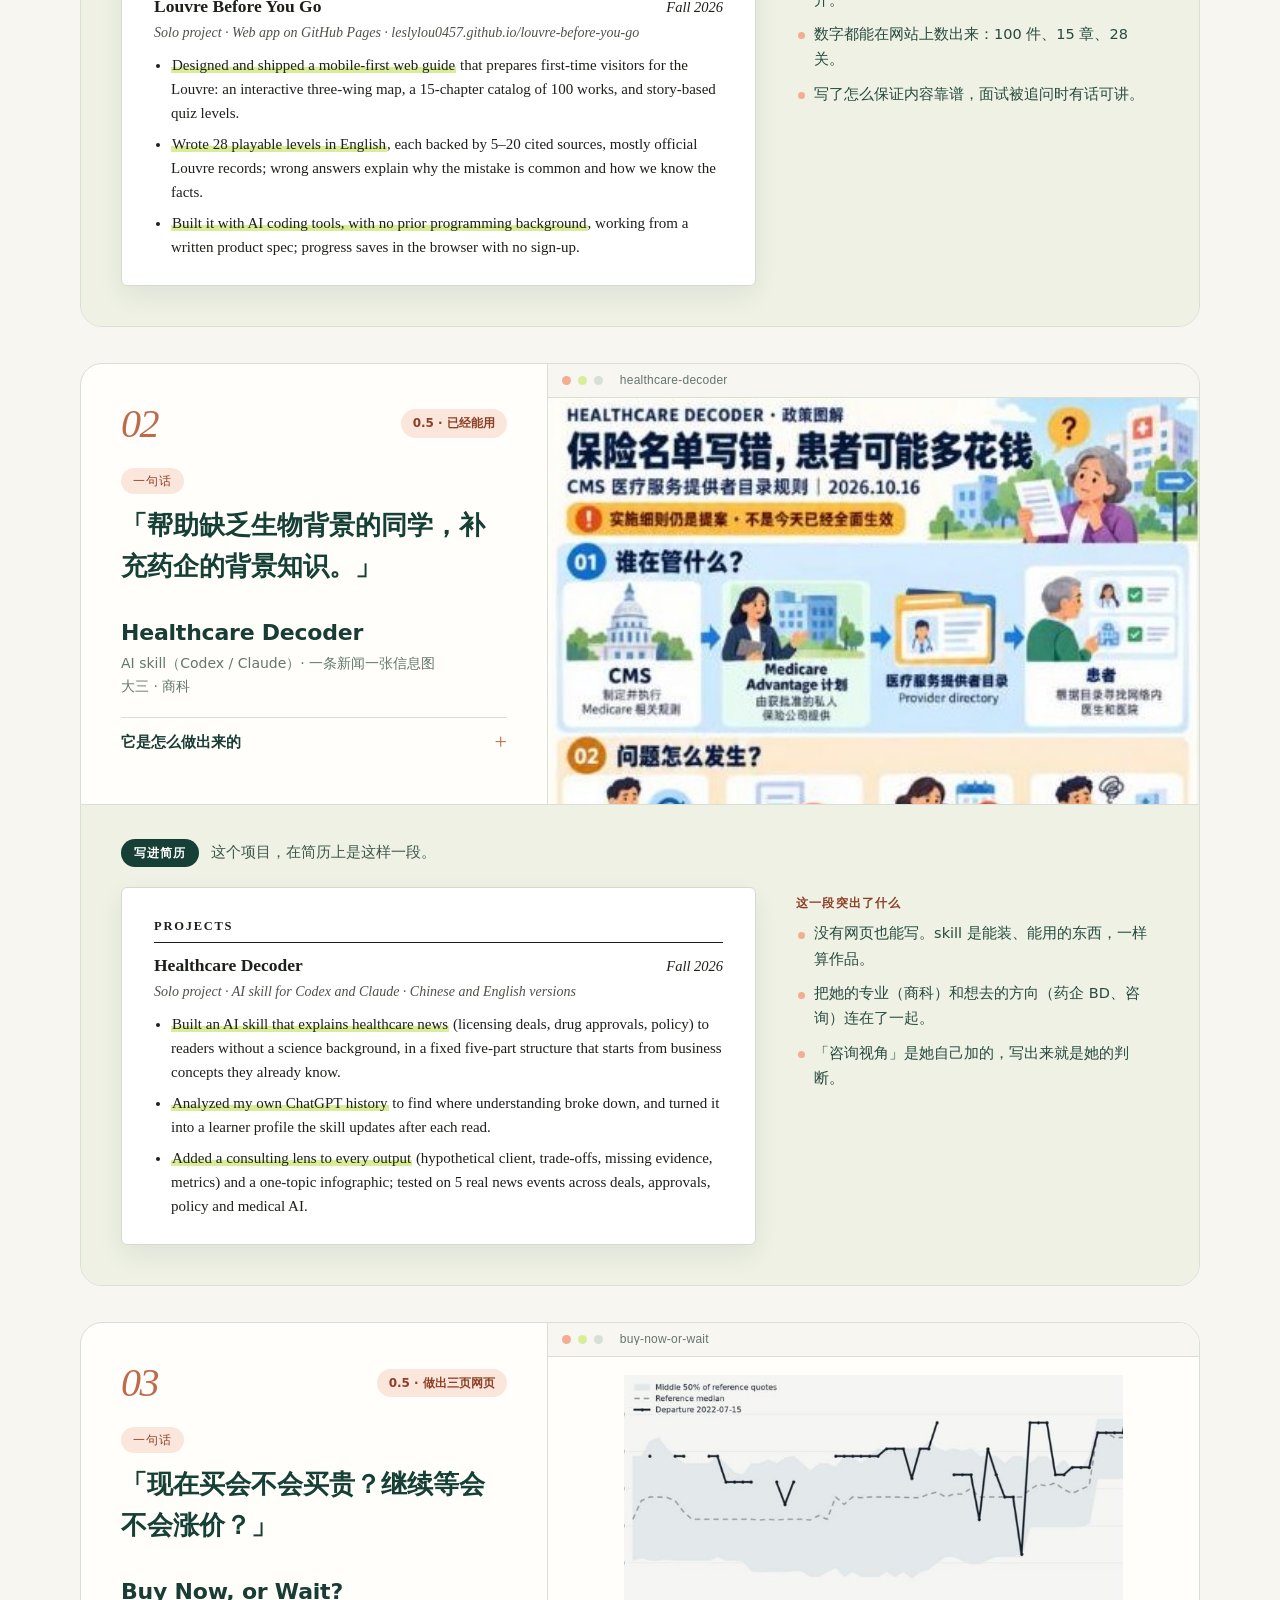
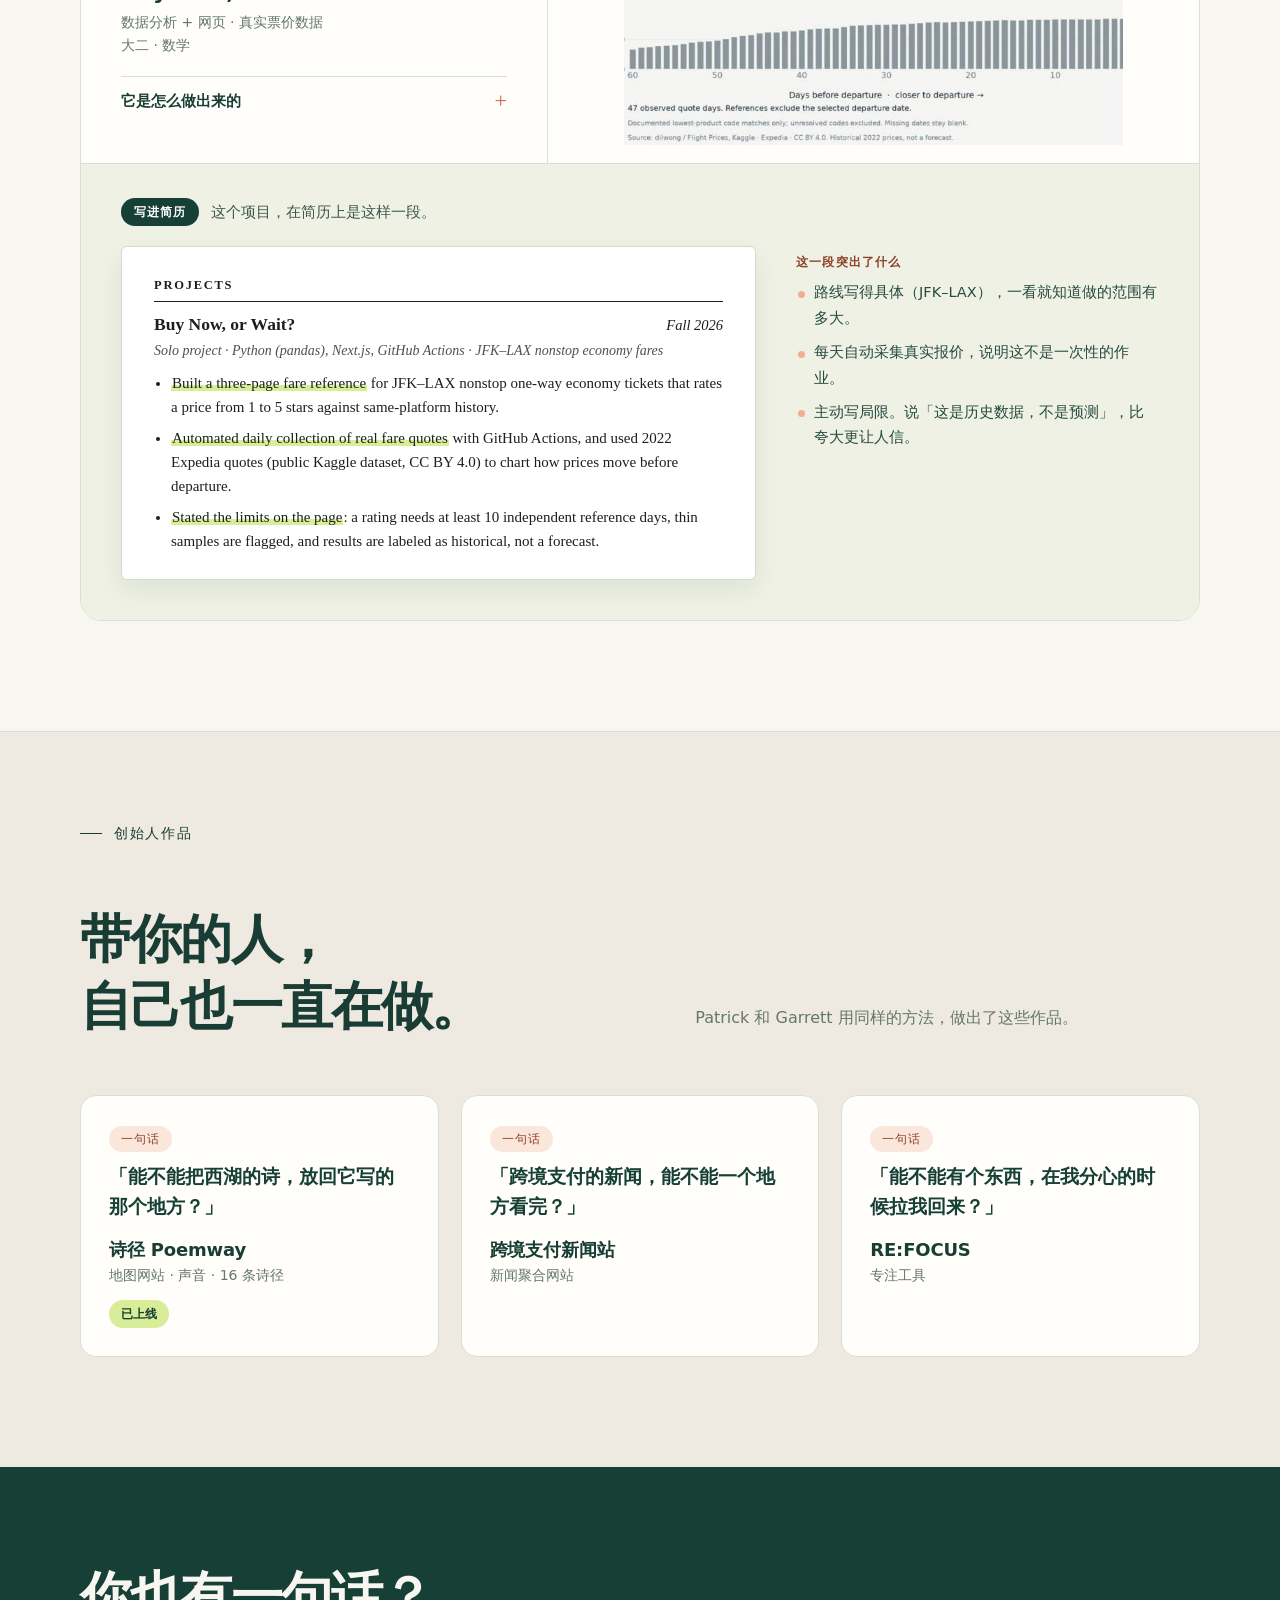
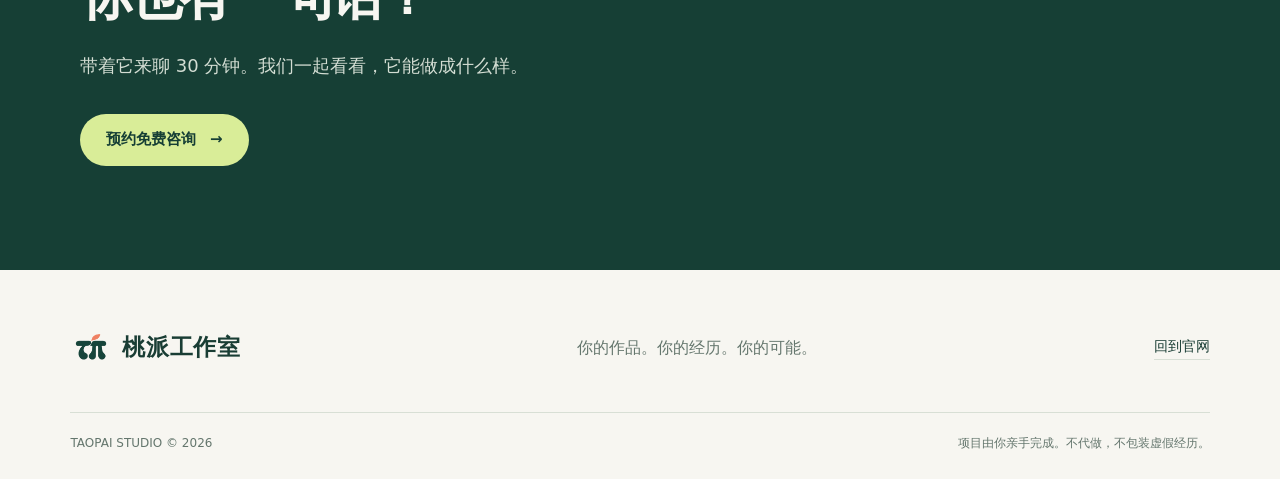
==== commit 2db5dfdb: "Gallery: update Buy Now, or Wait? resume entry" ====
--- a/gallery/index.html
+++ b/gallery/index.html
@@ -1,6 +1,6 @@
 <!doctype html>
 <html lang="zh-CN">
-<head><meta charset="utf-8"><meta name="viewport" content="width=device-width, initial-scale=1"><title>作品画廊｜桃派工作室</title><meta name="description" content="桃派工作室的学员作品和创始人作品。每个作品从一句话开始，看它怎么做出来，也看它怎么写进简历。"><link rel="icon" type="image/png" href="../images/taopai-logo.png"><link rel="stylesheet" href="../style.css?v=20261126"><link rel="stylesheet" href="../cases.css?v=20261126"><link rel="stylesheet" href="./gallery.css?v=20261126"></head>
+<head><meta charset="utf-8"><meta name="viewport" content="width=device-width, initial-scale=1"><title>作品画廊｜桃派工作室</title><meta name="description" content="桃派工作室的学员作品和创始人作品。每个作品从一句话开始，看它怎么做出来，也看它怎么写进简历。"><link rel="icon" type="image/png" href="../images/taopai-logo.png"><link rel="stylesheet" href="../style.css?v=20261126b"><link rel="stylesheet" href="../cases.css?v=20261126b"><link rel="stylesheet" href="./gallery.css?v=20261126b"></head>
 <body class="gallery-page">
 <a class="skip-link" href="#students">跳到作品</a>
 <header class="site-header"><a class="brand" href="../" aria-label="回到桃派工作室官网"><img src="../images/taopai-logo.png" alt="" width="42" height="42"><span>桃派<span class="brand-small">工作室</span></span></a><nav aria-label="画廊导航"><a href="#students">学员作品</a><a href="#founders">创始人作品</a></nav><a class="g-back" href="../"><span aria-hidden="true">←</span> 回到官网</a></header>
@@ -49,12 +49,12 @@
 <div class="g-work-head"><div class="g-work-no"><span>03</span><em class="work-status is-progress">0.5 · 做出三页网页</em></div><span class="work-label">一句话</span><p class="work-quote">「现在买会不会买贵？继续等会不会涨价？」</p></div>
 <figure class="work-shot is-contain g-shot"><div class="work-shot-bar" aria-hidden="true"><i></i><i></i><i></i><span>buy-now-or-wait</span></div><img src="../images/case-buy-now-or-wait.jpg" alt="Buy Now, or Wait? 的票价走势图：一个出发日的报价对比历史中位数" width="714" height="531" loading="lazy"></figure>
 <div class="g-work-meta"><h3>Buy Now, or Wait?</h3><p>数据分析 + 网页 · 真实票价数据</p><p>大二 · 数学</p></div>
-<details class="g-how"><summary>它是怎么做出来的</summary><ol><li>第一版是他自己做出来的，用的是一份公开的 2022 年历史票价数据。</li><li>现在是 0.5 版：三页网页。图上能看到一个出发日的报价，和同类报价比是高还是低。</li><li>我们看完后，给了一份 0.5 版的修改建议。</li></ol></details>
+<details class="g-how"><summary>它是怎么做出来的</summary><ol><li>第一版是他自己做出来的，用的是一份公开的 2022 年历史票价数据。</li><li>现在是 0.5 版：三页网页，针对 JFK–LAX 一条航线。输入今天看到的价格，它给 1 到 5 星，并且每天自动记录新的报价。</li><li>我们看完后，给了一份 0.5 版的修改建议。</li></ol></details>
 </div>
 <div class="g-resume"><div class="g-resume-head"><span class="g-resume-tag">写进简历</span><p>这个项目，在简历上是这样一段。</p></div>
 <div class="g-resume-grid">
-<div class="g-paper" lang="en"><p class="g-paper-sec">Projects</p><div class="g-paper-row"><strong>Buy Now, or Wait?</strong><span>Fall 2026</span></div><p class="g-paper-sub">Solo project · Data analysis and a three-page website</p><ul><li><mark>Analyzed historical 2022 Expedia fare quotes</mark> (public Kaggle dataset, CC BY 4.0) to show how prices move in the 60 days before departure.</li><li><mark>Built a three-page site</mark> that plots one departure date against the median and the middle 50% of comparable quotes, so a traveler can see whether a price is high or low.</li><li><mark>Stated the limits on the page</mark>: only documented fare-code matches are included, missing dates stay blank, and results are labeled as historical, not a forecast.</li></ul></div>
-<div class="g-notes"><p>这一段突出了什么</p><ul><li>数据从哪来写得清清楚楚，谁都能去核对。</li><li>写了方法：拿一个出发日，和同类报价的中位数、中间 50% 比。</li><li>主动写局限。说「这是历史数据，不是预测」，比夸大更让人信。</li></ul></div>
+<div class="g-paper" lang="en"><p class="g-paper-sec">Projects</p><div class="g-paper-row"><strong>Buy Now, or Wait?</strong><span>Fall 2026</span></div><p class="g-paper-sub">Solo project · Python (pandas), Next.js, GitHub Actions · JFK–LAX nonstop economy fares</p><ul><li><mark>Built a three-page fare reference</mark> for JFK–LAX nonstop one-way economy tickets that rates a price from 1 to 5 stars against same-platform history.</li><li><mark>Automated daily collection of real fare quotes</mark> with GitHub Actions, and used 2022 Expedia quotes (public Kaggle dataset, CC BY 4.0) to chart how prices move before departure.</li><li><mark>Stated the limits on the page</mark>: a rating needs at least 10 independent reference days, thin samples are flagged, and results are labeled as historical, not a forecast.</li></ul></div>
+<div class="g-notes"><p>这一段突出了什么</p><ul><li>路线写得具体（JFK–LAX），一看就知道做的范围有多大。</li><li>每天自动采集真实报价，说明这不是一次性的作业。</li><li>主动写局限。说「这是历史数据，不是预测」，比夸大更让人信。</li></ul></div>
 </div></div>
 </article>
 
--- a/style.css
+++ b/style.css
@@ -27,3 +27,40 @@
 .service-mvp .service-content p{margin-bottom:0}
 @media(max-width:1000px){.build-steps{grid-template-columns:repeat(2,1fr)}}
 @media(max-width:700px){.build-steps{grid-column:1;grid-template-columns:1fr;gap:15px;padding-top:20px;margin-top:4px}.build-steps strong{font-size:15.5px}.build-steps span{font-size:13.5px}}
+
+/* 你会拿到什么：三样交付物 + 陪跑方式 + 产品文档节选 */
+.deliver-section{background:#eef1e4;border-top:1px solid var(--line)}
+.deliver-heading{display:grid;grid-template-columns:1.1fr 1fr;gap:60px;align-items:end;margin-bottom:60px}
+.deliver-heading h2{font-size:clamp(36px,4.5vw,62px)}
+.deliver-intro{font-size:17px;line-height:1.9;color:var(--muted);margin:0 0 5px}
+.deliver-list{list-style:none;margin:0;padding:0;display:grid;grid-template-columns:repeat(3,1fr);gap:22px}
+.deliver-list li{background:#fffefa;border:1px solid var(--line);border-radius:20px;padding:34px 32px 30px;display:flex;flex-direction:column;align-items:flex-start}
+.deliver-no{font:italic 38px/1 Georgia,serif;color:#be6a4d;letter-spacing:-.04em}
+.deliver-list h3{font-size:23px;line-height:1.4;margin:20px 0 10px;letter-spacing:-.01em}
+.deliver-list li>p{margin:0;font-size:15.5px;line-height:1.85;color:#3f574e}
+.deliver-list .deliver-done{margin-top:20px;padding-top:16px;border-top:1px solid var(--line);width:100%;font-size:14.5px;color:var(--green)}
+.deliver-done b{display:block;margin-bottom:3px;font-size:12px;font-weight:650;letter-spacing:.08em;color:#8d4026}
+.deliver-list .work-resume{margin-top:16px}
+.deliver-bottom{display:grid;grid-template-columns:5fr 6fr;gap:22px;margin-top:22px;align-items:stretch}
+.deliver-how{background:var(--green);color:var(--paper);border-radius:20px;padding:36px 34px}
+.deliver-how h3{font-size:23px;margin:0 0 18px;line-height:1.4}
+.deliver-how ul{list-style:none;margin:0;padding:0}
+.deliver-how li{position:relative;padding:9px 0 9px 22px;border-top:1px solid #fff2;font-size:16px;line-height:1.7}
+.deliver-how li:before{content:"";position:absolute;left:2px;top:1.15em;width:8px;height:8px;border-radius:50%;background:var(--lime)}
+.deliver-how p{margin:18px 0 0;padding-top:16px;border-top:1px solid #fff2;font-size:13.5px;line-height:1.85;color:#d3ddd3}
+.deliver-doc{margin:0;background:#e3e8d6;border:1px solid var(--line);border-radius:20px;padding:26px 28px 30px}
+.deliver-doc figcaption{font-size:12px;letter-spacing:.1em;color:#8d4026;font-weight:650;margin-bottom:14px}
+.deliver-doc-paper{background:#fff;border:1px solid #d5dbcc;border-radius:6px;padding:24px 26px;box-shadow:0 10px 26px #163f3512}
+.deliver-doc-title{margin:0;font-size:17px;font-weight:700;color:#1d201a}
+.deliver-doc-sub{margin:4px 0 14px;font-size:13.5px;color:var(--muted)}
+.deliver-doc table{width:100%;border-collapse:collapse;font-size:13.5px;line-height:1.6;color:#1d201a}
+.deliver-doc th{text-align:left;padding:7px 10px;background:#f1f4e8;border:1px solid #dfe4d6;font-weight:650;width:50%}
+.deliver-doc td{padding:8px 10px;border:1px solid #dfe4d6;vertical-align:top}
+.deliver-doc td:last-child{color:var(--muted)}
+/* 免费咨询能带走什么 */
+.consult-take{margin:30px 0;padding:22px 24px;border:1px solid #fff3;border-radius:14px;background:#ffffff0d}
+.consult-take>p{margin:0;font-size:16px;font-weight:650;color:var(--lime)}
+.consult-take ol{margin:12px 0 0;padding-left:22px;font-size:16px;line-height:1.9;color:var(--paper)}
+.consult-take .consult-take-note{margin-top:12px;font-size:14px;font-weight:400;color:#d3ddd3}
+@media(max-width:1000px){.deliver-list{grid-template-columns:1fr}.deliver-bottom{grid-template-columns:1fr}}
+@media(max-width:700px){.deliver-heading{grid-template-columns:1fr;gap:22px;margin-bottom:36px}.deliver-intro{font-size:16px}.deliver-list{gap:16px}.deliver-list li{padding:26px 22px 24px;border-radius:16px}.deliver-no{font-size:32px}.deliver-list h3{font-size:21px;margin-top:16px}.deliver-bottom{gap:16px;margin-top:16px}.deliver-how{padding:28px 22px;border-radius:16px}.deliver-how h3{font-size:21px}.deliver-doc{padding:20px 16px 22px;border-radius:16px}.deliver-doc-paper{padding:18px 14px}.deliver-doc table{font-size:13px}.deliver-doc th,.deliver-doc td{padding:7px 8px}.consult-take{padding:20px 18px;margin:24px 0}}
--- a/cases.css
+++ b/cases.css
@@ -40,3 +40,8 @@
 .works-more a.works-gallery{display:inline-flex;align-items:center;gap:12px;min-height:48px;padding:10px 24px;border:0;border-radius:99px;background:var(--green);color:#fff;font-weight:650;transition:background .25s,transform .25s}
 .works-more a.works-gallery:hover{background:#27604d;color:#fff;transform:translateY(-2px)}
 @media(max-width:700px){.works-more{padding:22px;border-radius:14px}.works-more a.works-gallery{width:100%;justify-content:center}}
+
+/* 首页卡片上的一行简历 */
+.work-cv{margin:18px 0 0!important;padding:12px 14px;border-left:3px solid var(--lime);background:#f4f6ec;border-radius:0 8px 8px 0;font-size:13.5px!important;line-height:1.6!important;color:#1d201a!important}
+.work-cv span{display:block;margin-bottom:4px;font-size:11.5px;letter-spacing:.08em;color:#8d4026;font-weight:650}
+.work-cv em{font-style:normal;font-family:Georgia,"Times New Roman",serif}
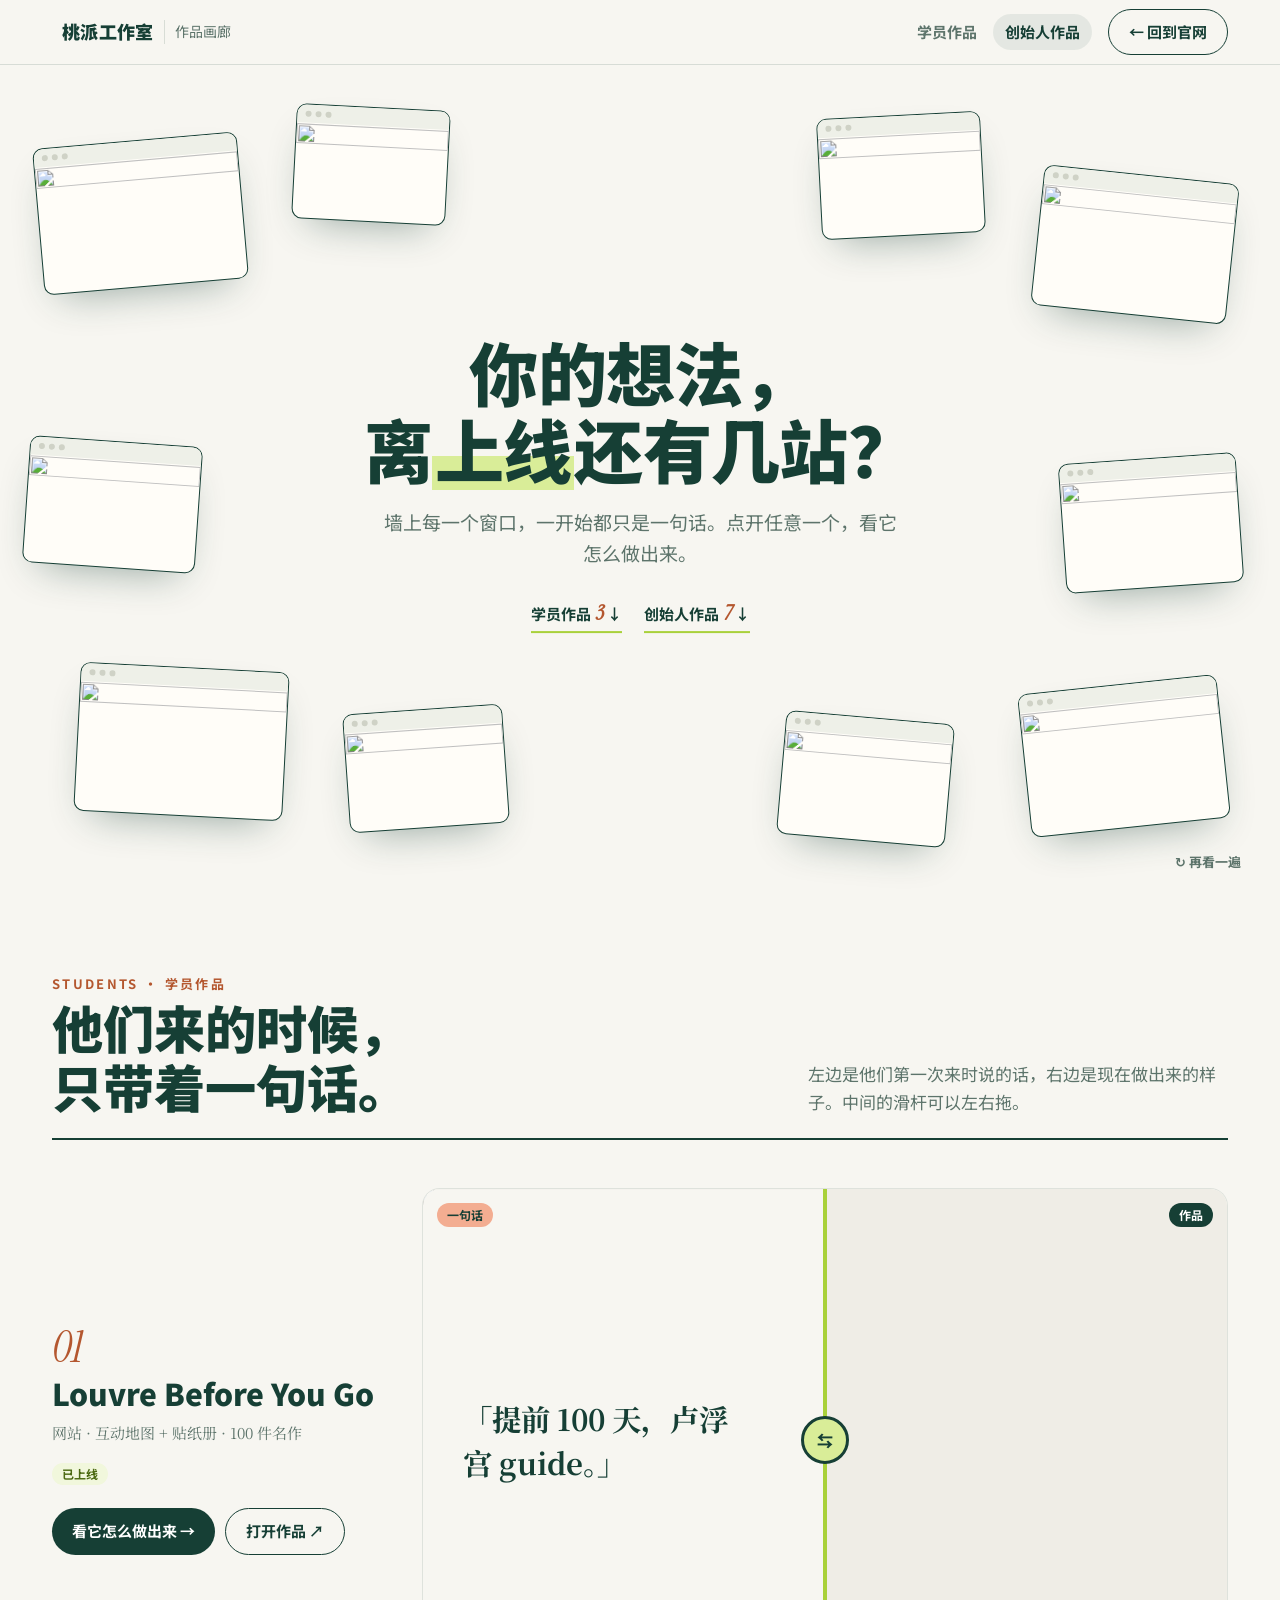
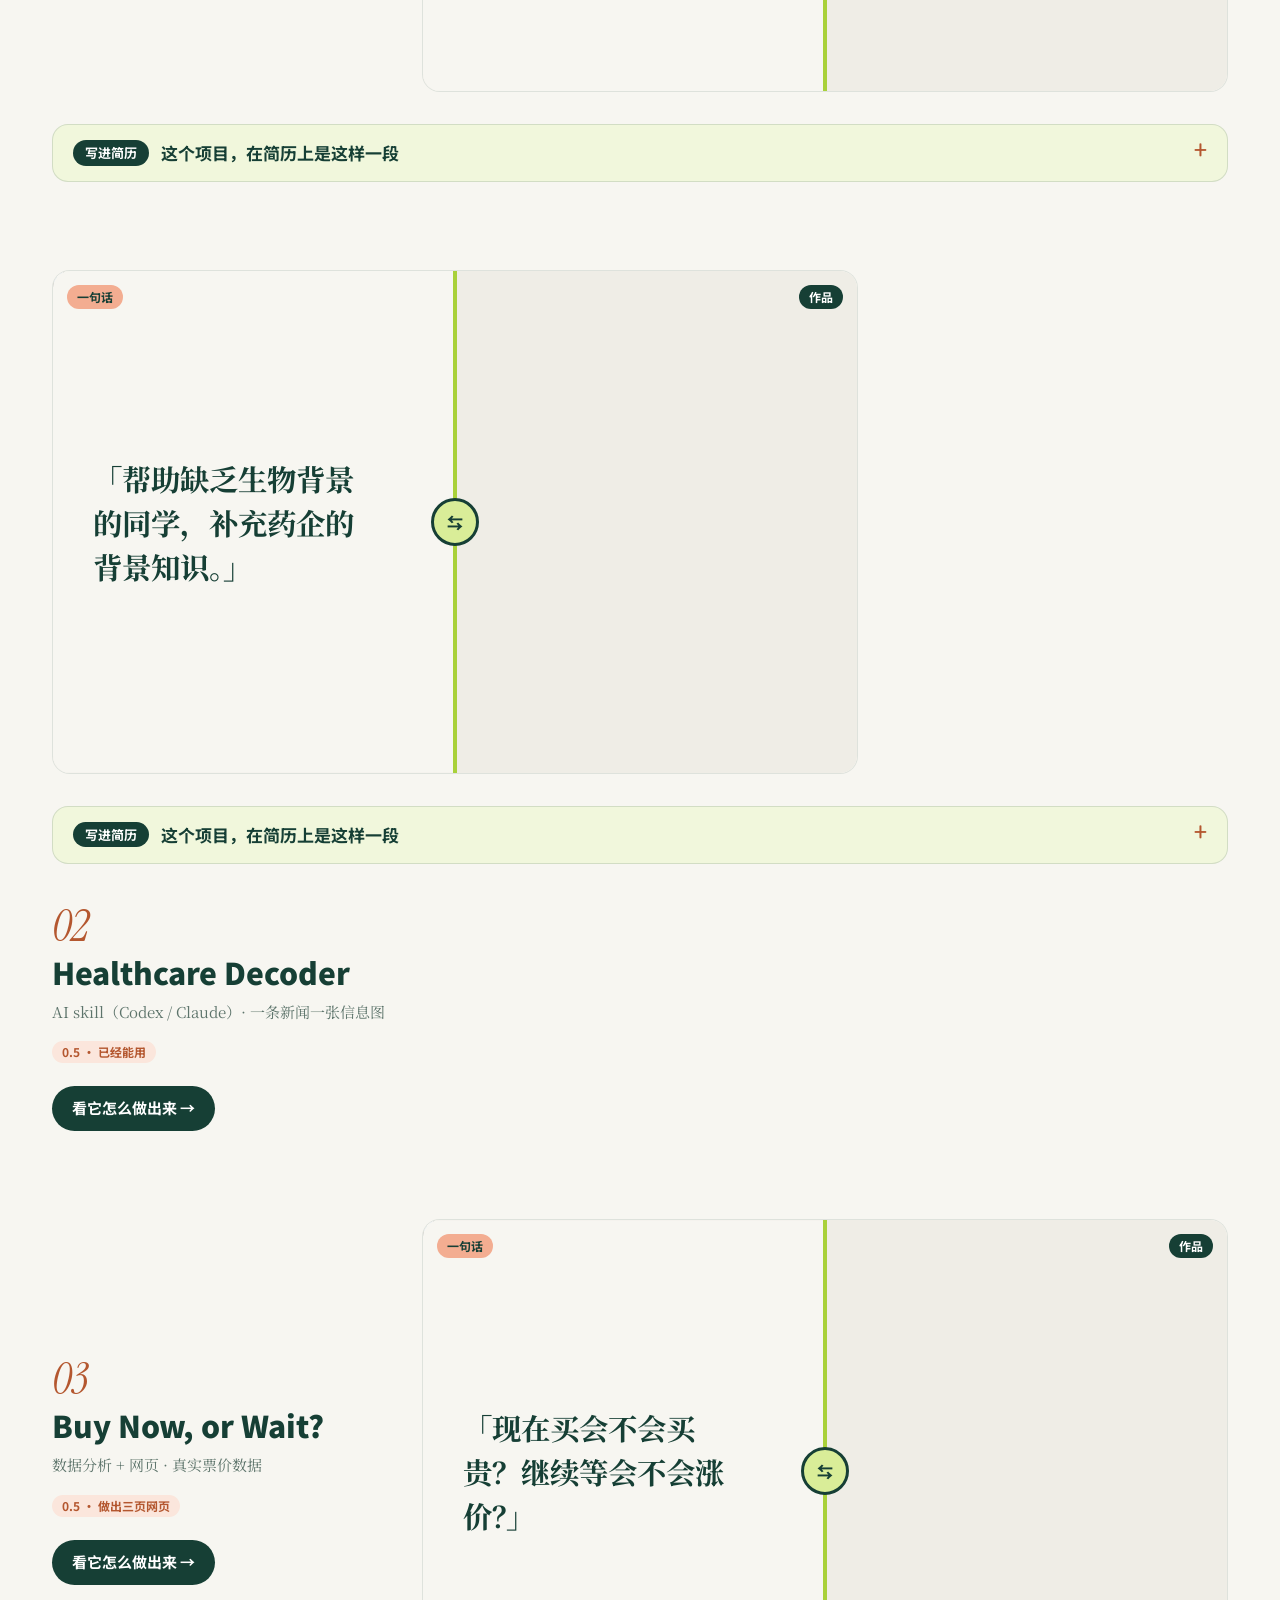
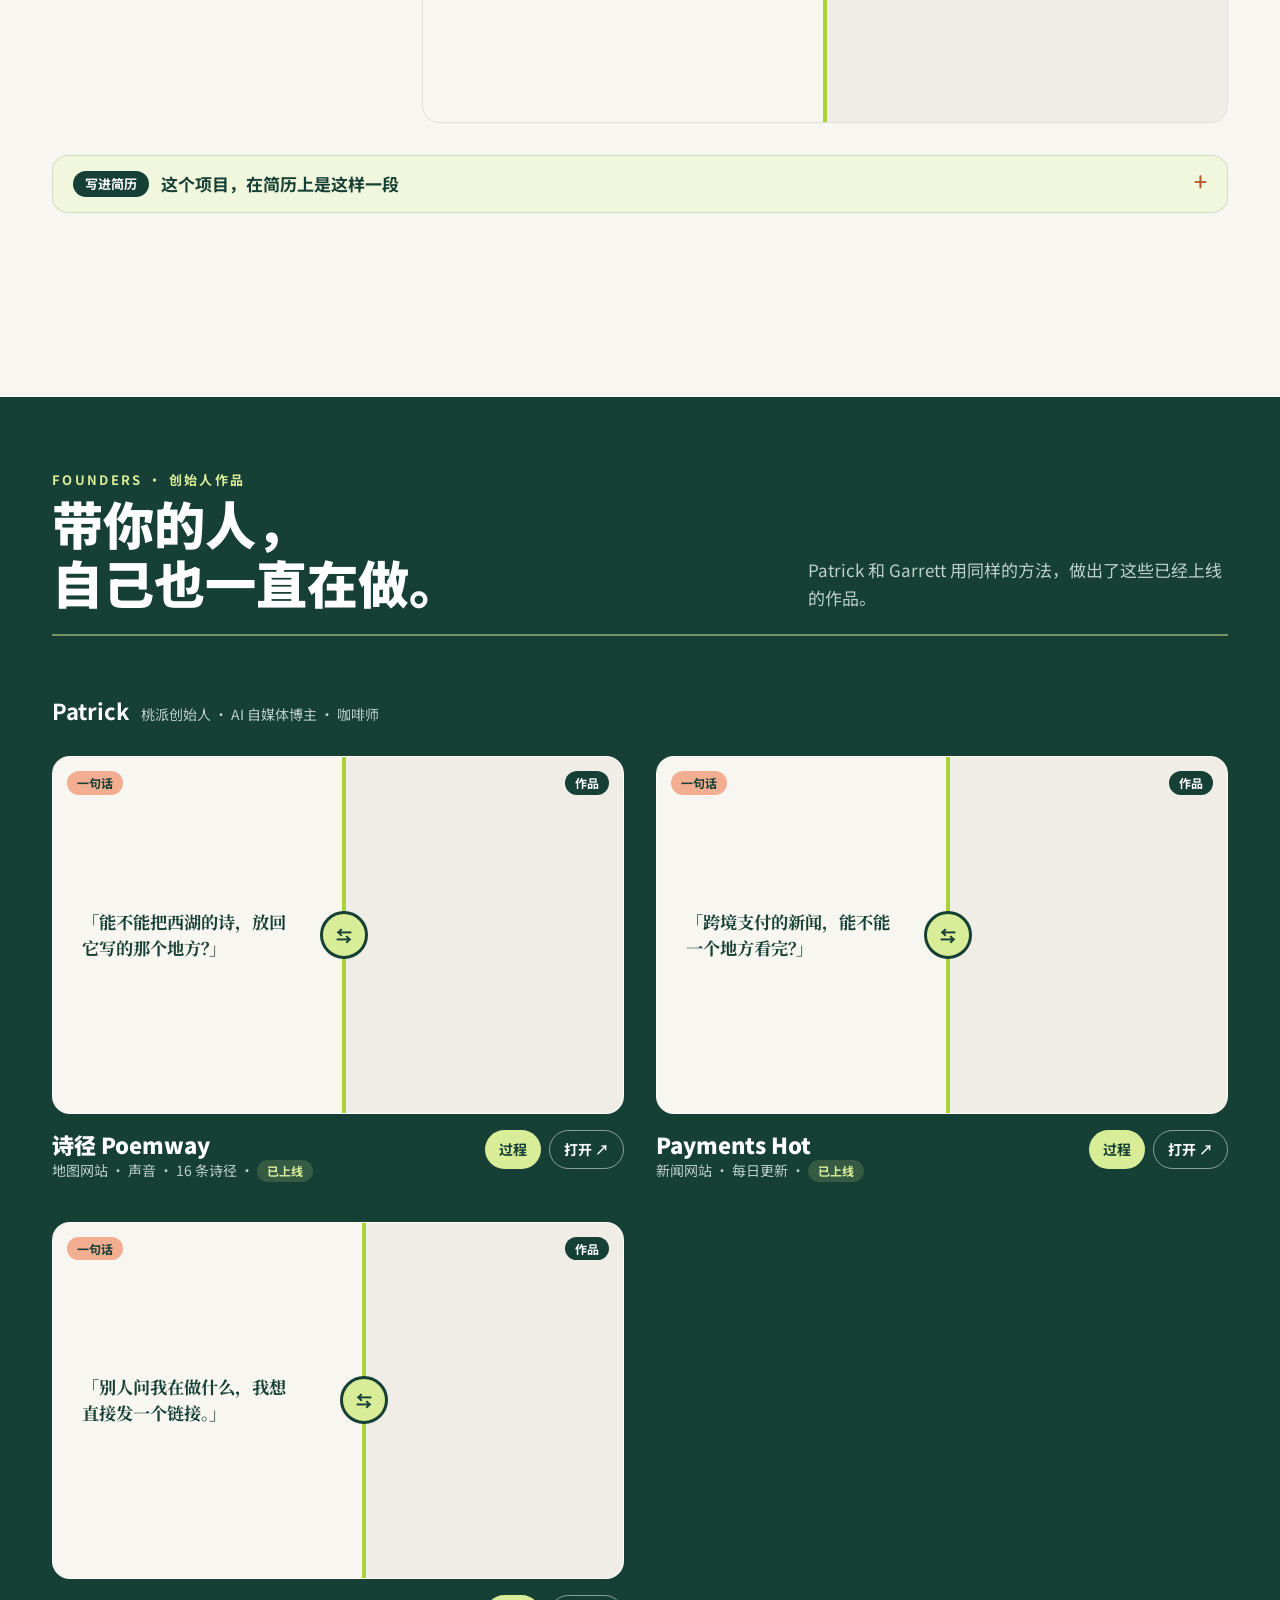
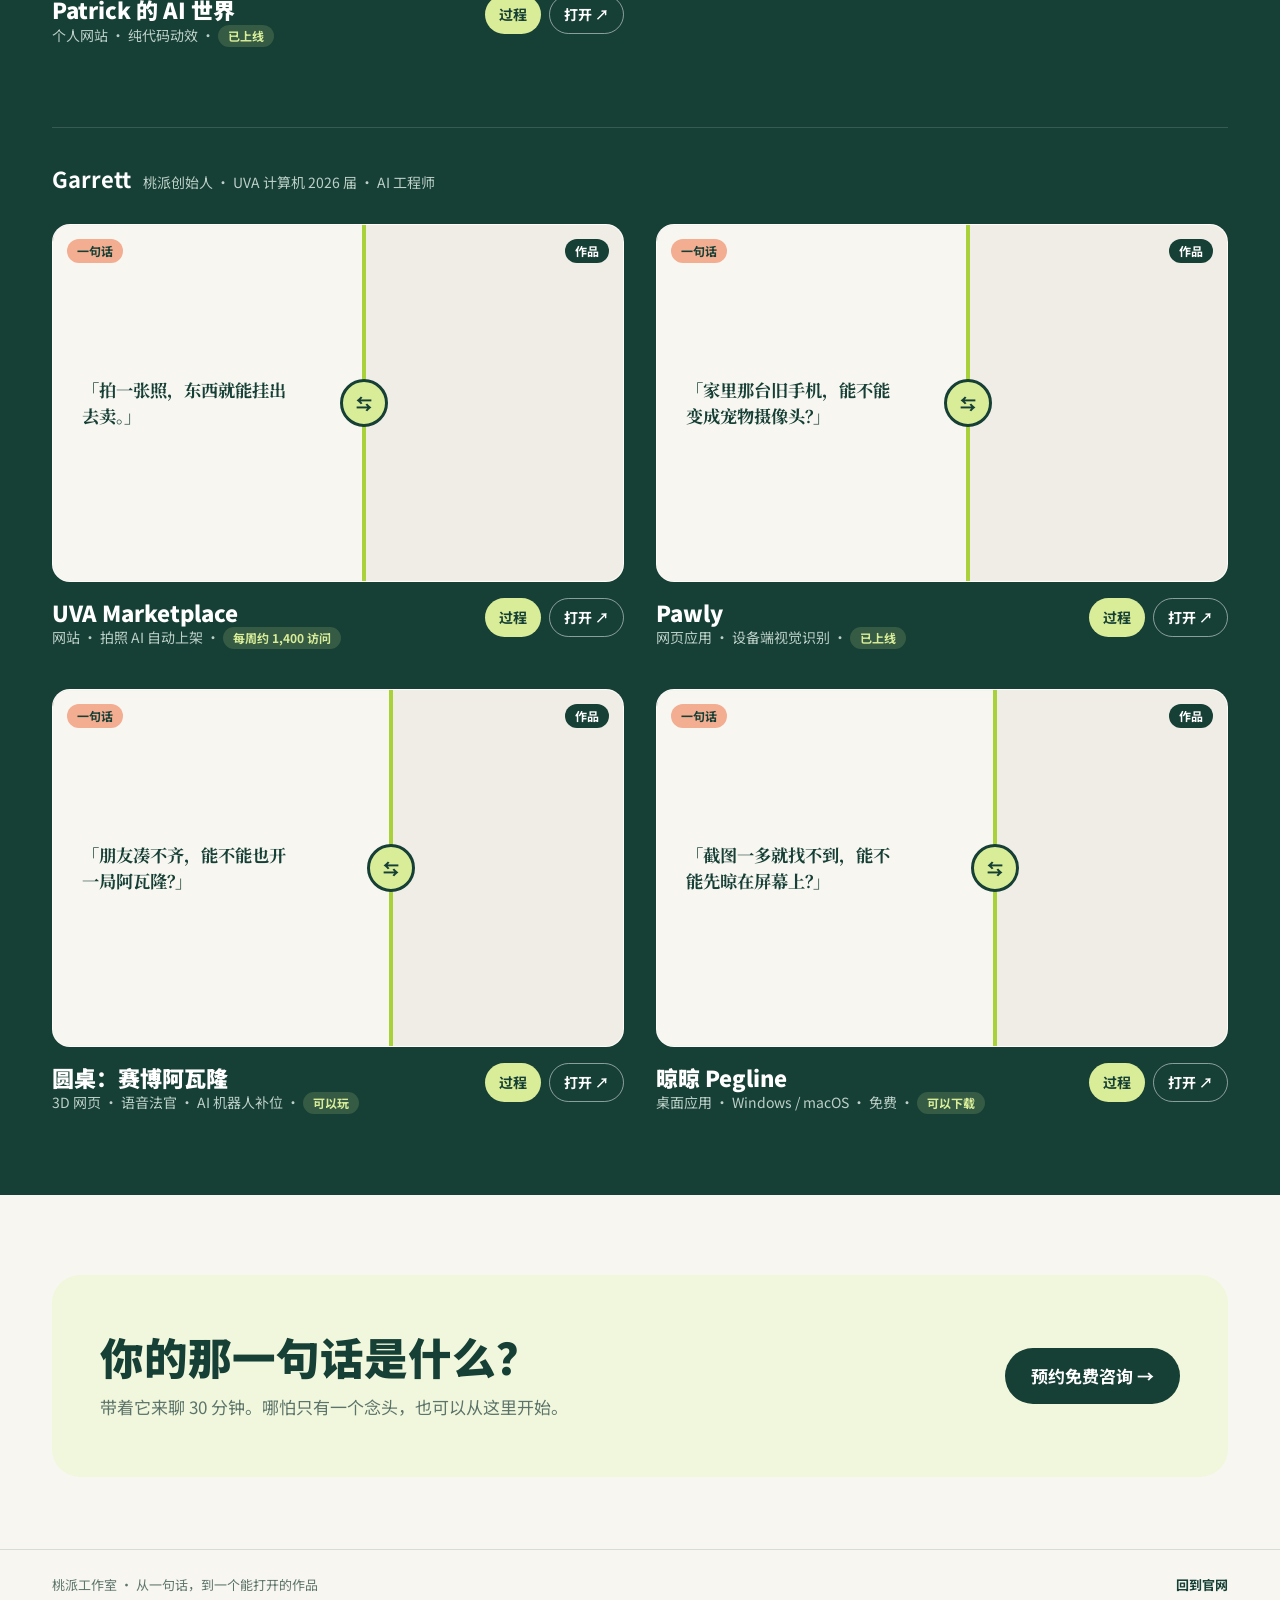
==== commit 482f7214: "Gallery: Patrick's gallery as /gallery/, no WeChat, resume entries, updated founder works" ====
--- a/gallery/index.html
+++ b/gallery/index.html
@@ -1,77 +1,613 @@
 <!doctype html>
 <html lang="zh-CN">
-<head><meta charset="utf-8"><meta name="viewport" content="width=device-width, initial-scale=1"><title>作品画廊｜桃派工作室</title><meta name="description" content="桃派工作室的学员作品和创始人作品。每个作品从一句话开始，看它怎么做出来，也看它怎么写进简历。"><link rel="icon" type="image/png" href="../images/taopai-logo.png"><link rel="stylesheet" href="../style.css?v=20261126b"><link rel="stylesheet" href="../cases.css?v=20261126b"><link rel="stylesheet" href="./gallery.css?v=20261126b"></head>
-<body class="gallery-page">
-<a class="skip-link" href="#students">跳到作品</a>
-<header class="site-header"><a class="brand" href="../" aria-label="回到桃派工作室官网"><img src="../images/taopai-logo.png" alt="" width="42" height="42"><span>桃派<span class="brand-small">工作室</span></span></a><nav aria-label="画廊导航"><a href="#students">学员作品</a><a href="#founders">创始人作品</a></nav><a class="g-back" href="../"><span aria-hidden="true">←</span> 回到官网</a></header>
-<main class="g-main">
-
-<section class="g-hero"><div class="g-wrap">
-<p class="eyebrow">作品画廊</p>
-<h1>你的想法，<br>离上线还有几站？</h1>
-<p class="g-lead">这里每一个作品，一开始都只是一句话。往下看它是怎么做出来的，也看它最后怎么写进简历。</p>
-<div class="g-jump"><a href="#students">学员作品 <b>3</b> <span aria-hidden="true">↓</span></a><a href="#founders">创始人作品 <span aria-hidden="true">↓</span></a></div>
-</div></section>
-
-<section class="g-section" id="students" aria-labelledby="students-title"><div class="g-wrap">
-<div class="g-heading"><p class="eyebrow">学员作品</p><h2 id="students-title">他们来的时候，<br>只带着一句话。</h2><p class="g-heading-note">每个作品都是同学自己动手做的。下面的简历段落按北美求职常用的英文格式写，里面的数字都来自作品本身。</p></div>
-
-<article class="g-work" id="louvre">
-<div class="g-work-top">
-<div class="g-work-head"><div class="g-work-no"><span>01</span><em class="work-status">已上线</em></div><span class="work-label">一句话</span><p class="work-quote">「提前 100 天，卢浮宫 guide。」</p></div>
-<figure class="work-shot g-shot"><div class="work-shot-bar" aria-hidden="true"><i></i><i></i><i></i><span>louvre-before-you-go</span></div><img src="../images/case-louvre.jpg" alt="Louvre Before You Go 的卢浮宫互动地图页面" width="954" height="569" loading="lazy"></figure>
-<div class="g-work-meta"><h3>Louvre Before You Go</h3><p>网站 · 互动地图 + 贴纸册 · 100 件名作</p><p>大一 · 没有编程背景</p><a class="work-open" href="https://leslylou0457.github.io/louvre-before-you-go/" target="_blank" rel="noopener noreferrer">打开作品 <span aria-hidden="true">↗</span></a></div>
-<details class="g-how"><summary>它是怎么做出来的</summary><ol><li>一句话先变成一份产品文档。第一版只做卢浮宫的 5 件镇馆之宝。</li><li>做着做着，她自己把方向做大了：100 件名作、三翼地图、猫咪向导、Close-up 挑战。</li><li>上线后我们做了第二版检查，提了 8 条修改建议。下一步是找 3 个人用手机试玩。</li></ol></details>
+<head>
+<meta charset="utf-8">
+<meta name="viewport" content="width=device-width,initial-scale=1,viewport-fit=cover">
+<meta name="description" content="桃派工作室的学员作品和创始人作品。每个作品从一句话开始，看它怎么做出来，也看它怎么写进简历。">
+<link rel="icon" type="image/png" href="../images/taopai-logo.png">
+<title>作品画廊｜桃派工作室</title>
+<link rel="preconnect" href="https://fonts.googleapis.com">
+<link rel="preconnect" href="https://fonts.gstatic.com" crossorigin>
+<link href="https://fonts.googleapis.com/css2?family=Instrument+Serif:ital@0;1&family=Noto+Sans+SC:wght@400;500;700;900&family=Noto+Serif+SC:wght@500;700&display=swap" rel="stylesheet">
+<style>
+:root{
+  --paper:#f7f6f1; --card:#fffdf8; --green:#163f35; --ink:#193d34; --muted:#5d746b;
+  --line:rgba(22,63,53,.14); --peach:#f3ad91; --peach-ink:#b4572f; --peach-soft:#fbe6dc;
+  --lime:#d9ed98; --lime-deep:#a9d13a; --lime-soft:#f1f7dc;
+  --sans:"Noto Sans SC",system-ui,sans-serif; --serif:"Noto Serif SC",serif; --num:"Instrument Serif",serif;
+}
+*{box-sizing:border-box}
+html{scroll-behavior:smooth;scroll-padding-top:80px}
+body{margin:0;background:var(--paper);color:var(--ink);font-family:var(--sans);font-size:17px;line-height:1.65;-webkit-font-smoothing:antialiased}
+img{max-width:100%;display:block}
+button{font:inherit;color:inherit;cursor:pointer}
+a{color:inherit}
+.wrap{max-width:1240px;margin:0 auto;padding:0 32px}
+
+nav.top{position:sticky;top:env(safe-area-inset-top,0px);z-index:20;background:rgba(247,246,241,.92);backdrop-filter:blur(8px);border-bottom:1px solid var(--line)}
+nav.top .wrap{display:flex;align-items:center;justify-content:space-between;height:64px;gap:16px}
+.brand{display:flex;align-items:center;gap:10px;text-decoration:none}
+.brand img{height:30px}
+.brand b{font-size:18px;font-weight:900;color:var(--green);letter-spacing:.02em;white-space:nowrap}
+.brand span{font-size:14px;color:var(--muted);padding-left:10px;border-left:1px solid var(--line);white-space:nowrap}
+.navlinks{display:flex;gap:4px;margin-left:auto}
+.navlinks a{text-decoration:none;font-size:15px;font-weight:700;color:var(--muted);padding:6px 12px;border-radius:999px}
+.navlinks a.on{background:rgba(22,63,53,.08);color:var(--green)}
+.btn{display:inline-flex;align-items:center;gap:8px;border:0;border-radius:999px;padding:10px 20px;font-weight:700;font-size:15px;text-decoration:none;transition:transform .15s,background .15s;white-space:nowrap}
+.btn-primary{background:var(--green);color:#fff}
+.btn-primary:hover{background:#0f3027;transform:translateY(-1px)}
+.btn-line{background:transparent;border:1.5px solid var(--green);color:var(--green)}
+.btn-line:hover{background:rgba(22,63,53,.06)}
+.btn .wx{width:18px;height:18px}
+
+/* hero: the wall builds itself — one sentence, Enter, a window */
+nav.top{transition:opacity .6s,transform .6s}
+body.intro nav.top{opacity:0;transform:translateY(-8px);pointer-events:none}
+.hero{position:relative;height:calc(100vh - 64px);height:calc(100svh - 64px);min-height:600px;overflow:hidden}
+.wall{position:absolute;inset:0;z-index:2}
+.card{position:absolute;left:var(--x);top:var(--y);width:calc(var(--w) * 1vw);padding:0;border:0;background:none;text-align:left;transform:rotate(var(--r)) scale(.2);opacity:0;z-index:1;
+  transition:left .9s cubic-bezier(.7,0,.2,1),top .9s cubic-bezier(.7,0,.2,1),width .9s cubic-bezier(.7,0,.2,1),transform .9s cubic-bezier(.7,0,.2,1),opacity .4s}
+.card.placed{opacity:1;transform:rotate(var(--r))}
+.card.center{left:50%;top:56%;width:min(560px,78vw);transform:translate(-50%,-50%);opacity:1;z-index:4}
+.hero:not(.done) .card{pointer-events:none}
+.card:not(.placed):not(.center){visibility:hidden}
+.card .p{transition:transform .25s ease-out}
+.card .win{background:var(--card);border-radius:10px;overflow:hidden;border:1.5px solid var(--green);box-shadow:0 18px 40px -18px rgba(22,63,53,.45);transition:transform .25s}
+.card .bar{height:18px;background:#eef0e8;display:flex;gap:4px;align-items:center;padding:0 8px}
+.card .bar i{width:6px;height:6px;border-radius:50%;background:#cfd2c6}
+.card img{width:100%;aspect-ratio:16/10;object-fit:cover;object-position:top}
+.card .cap{position:absolute;left:0;right:0;top:100%;margin-top:8px;font-family:var(--serif);font-weight:700;font-size:13px;line-height:1.45;color:var(--green);background:var(--lime);border-radius:8px;padding:6px 10px;opacity:0;transform:translateY(-4px);transition:.2s;pointer-events:none}
+.card.up .cap{top:auto;bottom:100%;margin:0 0 8px}
+.card .cap small{display:block;font-family:var(--sans);font-weight:700;font-size:11px;color:var(--peach-ink);margin-top:2px}
+.hero.done .card:hover,.hero.done .card:focus-visible{z-index:5;outline:none}
+.hero.done .card:hover .win,.hero.done .card:focus-visible .win{transform:scale(1.07) rotate(calc(var(--r) * -1))}
+.hero.done .card:hover .cap,.hero.done .card:focus-visible .cap{opacity:1;transform:none}
+.noanim,.noanim *{transition:none!important}
+.typer{position:absolute;left:50%;top:50%;transform:translate(-50%,-50%);z-index:5;width:min(900px,88vw);text-align:center;font-family:var(--serif);font-weight:700;font-size:clamp(26px,3.6vw,46px);color:var(--green);line-height:1.4;transition:top .7s cubic-bezier(.7,0,.2,1),font-size .7s,opacity .3s;pointer-events:none}
+.typer.up{top:15%;font-size:clamp(18px,2vw,24px)}
+.typer.gone{opacity:0}
+.typer .cur{display:inline-block;width:3px;height:.95em;background:var(--peach-ink);margin-left:4px;vertical-align:-.1em;animation:blink 1s steps(1) infinite}
+@keyframes blink{50%{opacity:0}}
+.typer .enter{display:inline-block;font-family:var(--sans);font-size:.42em;font-weight:700;background:var(--green);color:#fff;border-radius:6px;padding:2px 8px;margin-left:10px;vertical-align:.4em;opacity:0;transform:scale(.6);transition:.15s}
+.typer .enter.on{opacity:1;transform:scale(1)}
+.typer .enter.press{background:var(--peach-ink);transform:scale(.85)}
+.final{position:absolute;left:50%;top:50%;transform:translate(-50%,-50%);z-index:3;text-align:center;width:min(780px,92vw);pointer-events:none}
+.final h1{font-weight:900;font-size:clamp(36px,5.4vw,76px);line-height:1.12;letter-spacing:-.01em;margin:0;color:var(--green)}
+.final h1 .w{display:inline-block;opacity:0;transform:translateY(24px);transition:.6s cubic-bezier(.2,.8,.2,1)}
+.final h1 mark{color:inherit;padding:0 .04em;background:linear-gradient(transparent 58%,var(--lime) 58%,var(--lime) 92%,transparent 92%) left/0 100% no-repeat;transition:background-size .7s .55s}
+.final p{font-size:clamp(16px,1.5vw,19px);color:var(--muted);margin:18px auto 26px;max-width:520px;opacity:0;transition:.6s .5s}
+.final .acts{display:flex;gap:10px 22px;justify-content:center;align-items:center;flex-wrap:wrap;opacity:0;transition:.6s .7s}
+.final .jumps{display:flex;gap:22px}
+.final .jump{font-weight:700;color:var(--green);text-decoration:none;border-bottom:2px solid var(--lime-deep);font-size:15px}
+.final .jump i{font-family:var(--num);font-size:22px;color:var(--peach-ink);margin-left:2px}
+.hero.done .final{pointer-events:auto}
+.hero.done .final h1 .w{opacity:1;transform:none}
+.hero.done .final h1 mark{background-size:100% 100%}
+.hero.done .final p,.hero.done .final .acts{opacity:1}
+.skip,.replay{position:absolute;right:24px;bottom:22px;z-index:7;border:1.5px solid var(--line);background:var(--card);border-radius:999px;padding:6px 14px;font-size:13px;font-weight:700;color:var(--muted)}
+.replay{display:none;background:transparent;border-color:transparent}
+.replay:hover{color:var(--green)}
+.hero.done .skip{display:none}
+.hero.done .replay{display:block}
+
+.zone{padding:72px 0 24px}
+.zone-h{display:flex;align-items:flex-end;justify-content:space-between;gap:24px;flex-wrap:wrap;padding-bottom:22px;border-bottom:2px solid var(--green);margin-bottom:48px}
+.zone-h .k{font-size:13px;letter-spacing:.18em;font-weight:700;color:var(--peach-ink)}
+.zone-h h2{margin:4px 0 0;font-size:clamp(32px,4vw,52px);line-height:1.15;font-weight:900;color:var(--green)}
+.zone-h p{margin:0;color:var(--muted);max-width:420px}
+.zone.f{background:var(--green);color:#e3ece8;margin-top:72px;padding-bottom:80px}
+.zone.f .zone-h{border-color:rgba(217,237,152,.5)}
+.zone.f .zone-h h2{color:#fff}
+.zone.f .zone-h .k{color:var(--lime)}
+.zone.f .zone-h p{color:#bcd0c8}
+
+.cmp{position:relative;border-radius:18px;overflow:hidden;background:var(--card);user-select:none;-webkit-user-select:none;aspect-ratio:16/10;border:1px solid var(--line);touch-action:pan-y}
+.cmp .after{position:absolute;inset:0;background:#efede6}
+.cmp .after img{width:100%;height:100%;object-fit:cover;object-position:top}
+.cmp .after.contain img{object-fit:contain;object-position:center}
+.cmp .before{position:absolute;inset:0;background:var(--paper);display:flex;align-items:center;padding:0 5%;clip-path:inset(0 calc(100% - var(--x,50%)) 0 0)}
+.cmp .before blockquote{margin:0;max-width:40%;font-family:var(--serif);font-weight:700;font-size:clamp(20px,2.3vw,32px);line-height:1.5;color:var(--green)}
+.cmp .before blockquote small{display:block;font-family:var(--sans);font-weight:500;font-size:13px;color:var(--muted);margin-top:14px;line-height:1.5}
+.cmp .bar{position:absolute;top:0;bottom:0;left:var(--x,50%);width:4px;margin-left:-2px;background:var(--lime-deep)}
+.cmp .knob{position:absolute;top:50%;left:var(--x,50%);transform:translate(-50%,-50%);width:48px;height:48px;border-radius:50%;background:var(--lime);border:3px solid var(--green);color:var(--green);display:flex;align-items:center;justify-content:center;font-weight:900;font-size:16px;pointer-events:none}
+.cmp input{position:absolute;inset:0;width:100%;height:100%;opacity:0;cursor:ew-resize;margin:0}
+.cmp .tag{position:absolute;top:14px;font-size:12px;font-weight:700;border-radius:999px;padding:2px 10px;pointer-events:none}
+.cmp .tag.l{left:14px;background:var(--peach);color:var(--green)}
+.cmp .tag.r{right:14px;background:var(--green);color:#fff}
+
+.ex{display:grid;grid-template-columns:330px 1fr;gap:40px;align-items:center;margin-bottom:88px}
+.ex:nth-child(even){grid-template-columns:1fr 330px}
+.ex:nth-child(even) .lab{order:2}
+.lab .no{font-family:var(--num);font-style:italic;font-size:44px;line-height:1;color:var(--peach-ink)}
+.lab h3{margin:6px 0 2px;font-size:30px;line-height:1.2;font-weight:900;color:var(--green)}
+.lab .who{font-size:15px;font-weight:700}
+.lab .med{margin-top:10px;font-family:var(--serif);font-size:15px;color:var(--muted)}
+.chip{display:inline-flex;align-items:center;border-radius:999px;padding:1px 10px;font-size:12px;font-weight:700;line-height:20px;white-space:nowrap}
+.chip.live{background:var(--lime-soft);color:#4c6a12}
+.chip.wip{background:var(--peach-soft);color:var(--peach-ink)}
+.chip.s{background:var(--peach-soft);color:var(--peach-ink)}
+.chip.f{background:rgba(22,63,53,.08);color:var(--green)}
+.lab .st{margin-top:12px}
+.lab .acts{display:flex;gap:10px;flex-wrap:wrap;margin-top:22px}
+
+.fgrid{display:grid;grid-template-columns:1fr 1fr;gap:40px 32px}
+.fx .cmp{border-color:rgba(255,255,255,.12)}
+.fx .cmp .before blockquote{font-size:clamp(15px,1.35vw,19px);max-width:40%}
+.fx .meta{display:flex;justify-content:space-between;align-items:flex-start;gap:16px;margin-top:16px}
+.fx h3{margin:0;font-size:22px;color:#fff;font-weight:900;line-height:1.3}
+.fx .who{font-size:14px;color:#bcd0c8}
+.fx .chip.live{background:rgba(217,237,152,.16);color:var(--lime)}
+.fx .acts{display:flex;gap:8px;flex-shrink:0}
+.fx .acts .btn{padding:7px 14px;font-size:14px}
+.fx .btn-line{border-color:rgba(255,255,255,.5);color:#fff}
+.fx .btn-line:hover{background:rgba(255,255,255,.08)}
+.fx .btn-primary{background:var(--lime);color:var(--green)}
+.person{grid-column:1/-1;display:flex;align-items:baseline;gap:12px;flex-wrap:wrap;margin:8px 0 -12px;color:#fff}
+.person b{font-size:22px}
+.person span{color:#bcd0c8;font-size:14px}
+.person:not(:first-child){margin-top:40px;padding-top:32px;border-top:1px solid rgba(255,255,255,.14)}
+
+.cta-band{background:var(--lime-soft);border-radius:28px;padding:56px 48px;display:flex;align-items:center;justify-content:space-between;gap:32px;margin:80px 0 72px}
+.cta-band h2{font-size:clamp(28px,3.4vw,44px);line-height:1.2;margin:0;font-weight:900;color:var(--green)}
+.cta-band p{margin:10px 0 0;color:var(--muted);max-width:520px}
+.cta-band .btn{font-size:17px;padding:14px 26px}
+footer{border-top:1px solid var(--line);padding:24px 0 40px;font-size:13px;color:var(--muted)}
+footer .wrap{display:flex;justify-content:space-between;gap:16px;flex-wrap:wrap}
+
+.scrim{position:fixed;inset:0;background:rgba(18,40,34,.38);opacity:0;pointer-events:none;transition:opacity .25s;z-index:40}
+.panel{position:fixed;top:0;right:0;bottom:0;width:min(920px,100%);background:var(--paper);z-index:41;transform:translateX(100%);transition:transform .32s cubic-bezier(.2,.8,.2,1);overflow-y:auto;overscroll-behavior:contain}
+body.open .scrim{opacity:1;pointer-events:auto}
+body.open .panel{transform:none}
+body.open{overflow:hidden}
+.panel-top{position:sticky;top:0;background:rgba(247,246,241,.95);backdrop-filter:blur(6px);border-bottom:1px solid var(--line);display:flex;align-items:center;justify-content:space-between;padding:12px 32px;z-index:2}
+.back{background:none;border:0;font-weight:700;color:var(--green);padding:8px 0}
+.back:focus{outline:none}.back:focus-visible{outline:2px solid var(--lime-deep);outline-offset:4px;border-radius:6px}
+.panel-in{padding:36px 48px 64px}
+.d-tag{display:flex;gap:8px;flex-wrap:wrap;align-items:center}
+.d-title{font-size:clamp(30px,4vw,46px);line-height:1.15;font-weight:900;color:var(--green);margin:14px 0 4px}
+.d-sub{font-size:18px;color:var(--muted);margin:0}
+.d-problem{font-family:var(--serif);font-weight:700;font-size:clamp(20px,2.2vw,26px);line-height:1.55;margin:28px 0 0;padding-left:20px;border-left:4px solid var(--peach)}
+.d-problem small{display:block;font-family:var(--sans);font-weight:500;font-size:13px;color:var(--muted);margin-top:6px}
+.sec{margin-top:52px}
+.sec>h2{font-size:14px;letter-spacing:.14em;color:var(--peach-ink);margin:0 0 16px;font-weight:700}
+.starts{display:flex;flex-wrap:wrap;gap:10px}
+.starts span{background:var(--card);border:1px solid var(--line);border-radius:10px;padding:8px 14px;font-size:15px}
+.starts span:first-child{background:var(--green);color:#fff;border-color:var(--green);font-weight:700}
+.starts span.tbd{border-style:dashed;color:var(--muted)}
+.trail{position:relative;margin:0;padding:0;list-style:none}
+.trail::before{content:"";position:absolute;left:13px;top:10px;bottom:10px;width:4px;border-radius:4px;background:var(--line)}
+.trail li{position:relative;padding:0 0 30px 52px}
+.trail li .pin{position:absolute;left:0;top:2px;width:30px;height:30px;border-radius:50%;background:var(--paper);border:4px solid var(--line);display:flex;align-items:center;justify-content:center;font-family:var(--num);font-style:italic;font-size:15px;color:var(--muted);z-index:1}
+.trail li.done .pin{border-color:var(--green);background:var(--green);color:#fff}
+.trail li.now .pin{border-color:var(--peach-ink);background:var(--peach);color:var(--green);box-shadow:0 0 0 6px rgba(243,173,145,.35)}
+.trail li.done::after{content:"";position:absolute;left:13px;top:30px;bottom:-2px;width:4px;background:var(--green);border-radius:4px}
+.trail h3{margin:0;font-size:19px;font-weight:900;color:var(--green);display:flex;gap:10px;align-items:baseline;flex-wrap:wrap}
+.trail .when{font-size:14px;font-weight:500;color:var(--muted)}
+.trail .here{font-size:12px;font-weight:700;background:var(--peach);color:var(--green);border-radius:999px;padding:0 10px}
+.trail p{margin:6px 0 0;max-width:640px}
+.trail li.todo h3,.trail li.todo p{color:var(--muted)}
+.trail li.gap p{font-size:14px;color:var(--muted)}
+.mats{display:flex;gap:14px;flex-wrap:wrap;margin-top:14px}
+.mat{background:var(--card);border:1px solid var(--line);border-radius:12px;padding:8px;width:220px;text-align:left;transition:border-color .15s}
+.mat:hover{border-color:rgba(22,63,53,.4)}
+.mat img{width:100%;aspect-ratio:4/3;object-fit:cover;object-position:top;border-radius:6px;background:#eceae2}
+.mat span{display:block;font-size:13px;margin-top:6px;line-height:1.4}
+.mats.big .mat{width:100%;max-width:680px}
+.mats.big .mat img{aspect-ratio:16/10}
+.mat.note{width:100%;max-width:640px;padding:16px 18px;background:var(--peach-soft);border-color:rgba(180,87,47,.18);cursor:default}
+.mat.note b{display:block;font-size:13px;color:var(--peach-ink);letter-spacing:.04em;margin-bottom:6px}
+.mat.note ul{margin:0;padding-left:20px}
+.mat.note li{padding:0;margin:2px 0;font-size:15px}
+.linkout{display:inline-flex;gap:6px;align-items:center;margin-top:12px;font-weight:700;color:var(--green);text-decoration:none;border-bottom:2px solid var(--lime-deep)}
+.roles{display:grid;grid-template-columns:repeat(3,1fr);gap:14px}
+.roles.two{grid-template-columns:repeat(2,1fr)}
+.role{background:var(--card);border:1px solid var(--line);border-radius:16px;padding:20px}
+.role .rh{display:flex;align-items:center;gap:10px;font-weight:900;color:var(--green);font-size:17px}
+.role .ic{width:34px;height:34px;border-radius:10px;display:flex;align-items:center;justify-content:center;font-size:16px;font-weight:900}
+.role.ai .ic{background:var(--lime-soft);color:#4c6a12}
+.role.me .ic{background:var(--peach-soft);color:var(--peach-ink)}
+.role.tp .ic{background:rgba(22,63,53,.1);color:var(--green)}
+.role p{margin:12px 0 0;font-size:15px;line-height:1.65}
+.role.tbd{border-style:dashed;background:transparent}
+.role.tbd p{color:var(--muted)}
+.d-cta{margin-top:56px;background:var(--lime-soft);border-radius:20px;padding:28px 32px;display:flex;align-items:center;justify-content:space-between;gap:20px}
+.d-cta b{font-size:20px;color:var(--green)}
+.d-cta p{margin:4px 0 0;color:var(--muted);font-size:15px}
+
+.modal{position:fixed;inset:0;z-index:60;display:none;align-items:center;justify-content:center;padding:16px;background:rgba(18,40,34,.5)}
+.modal.on{display:flex}
+.sheet{background:var(--paper);border-radius:24px;padding:32px;width:min(420px,100%);text-align:center;position:relative}
+.sheet h3{margin:0;font-size:22px;color:var(--green);font-weight:900}
+.sheet p{margin:8px 0 0;color:var(--muted);font-size:15px}
+.qr{width:200px;height:200px;margin:22px auto 16px;border:2px dashed rgba(22,63,53,.35);border-radius:16px;display:flex;flex-direction:column;align-items:center;justify-content:center;gap:6px;color:var(--muted);font-size:13px;background:var(--card)}
+.qr img{width:44px;opacity:.85}
+.wxid{display:flex;align-items:center;justify-content:center;gap:10px;background:var(--card);border:1px solid var(--line);border-radius:12px;padding:10px 14px;font-weight:700;color:var(--green)}
+.hint{margin-top:14px;background:var(--lime-soft);border-radius:12px;padding:10px 14px;font-size:14px}
+.close{position:absolute;top:12px;right:14px;background:none;border:0;font-size:26px;line-height:1;color:var(--muted)}
+.mobile-only{display:none}
+.lightbox{position:fixed;inset:0;z-index:70;background:rgba(10,24,20,.86);display:none;align-items:center;justify-content:center;padding:24px;flex-direction:column;gap:12px}
+.lightbox.on{display:flex}
+.lightbox img{max-height:84vh;max-width:min(1100px,100%);border-radius:10px;background:#fff}
+.lightbox span{color:#e6efe9;font-size:14px}
+.toast{position:fixed;left:50%;bottom:28px;transform:translate(-50%,20px);background:var(--green);color:#fff;border-radius:999px;padding:10px 20px;font-size:14px;opacity:0;transition:.25s;z-index:80;pointer-events:none;width:max-content;max-width:calc(100% - 32px);text-align:center}
+.toast.on{opacity:1;transform:translate(-50%,0)}
+
+@media (max-width:980px){
+  .ex,.ex:nth-child(even){grid-template-columns:1fr;gap:20px}
+  .ex:nth-child(even) .lab{order:0}
+  .fgrid{grid-template-columns:1fr}
+}
+@media (max-width:760px){
+  body{font-size:16px}
+  .wrap{padding:0 16px}
+  .brand span,.navlinks{display:none}
+  nav.top .btn{padding:8px 14px;font-size:14px}
+  .hero{height:calc(100svh - 56px)}
+  .skip,.replay{right:16px;bottom:16px}
+  .typer.up{top:14%}
+  .zone{padding:48px 0 16px}
+  .zone-h{margin-bottom:32px}
+  .ex{margin-bottom:56px}
+  .lab h3{font-size:24px}
+  .cmp{aspect-ratio:4/3.4}
+  .cmp .before{padding:0 6%}
+  .cmp .before blockquote{max-width:42%;font-size:16px}
+  .fx .cmp .before blockquote{font-size:15px;max-width:42%}
+  .fx .meta{flex-direction:column}
+  .cta-band{flex-direction:column;align-items:flex-start;padding:36px 24px;border-radius:22px}
+  .panel-top{padding:10px 16px}
+  .panel-in{padding:24px 16px 48px}
+  .roles,.roles.two{grid-template-columns:1fr}
+  .mat{width:calc(50% - 7px)}
+  .d-cta{flex-direction:column;align-items:flex-start;padding:22px 20px}
+  .desk-only{display:none}
+  .mobile-only{display:block}
+  .qr{width:150px;height:150px;margin:16px auto 10px}
+}
+
+/* 写进简历 */
+.cv{grid-column:1/-1;margin-top:-8px;background:var(--lime-soft);border:1px solid var(--line);border-radius:16px;padding:0 20px}
+.cv summary{display:flex;align-items:center;gap:12px;min-height:56px;font-weight:700;color:var(--green);cursor:pointer;list-style:none}
+.cv summary::-webkit-details-marker{display:none}
+.cv summary::after{content:"+";margin-left:auto;font-family:var(--num);font-size:26px;color:var(--peach-ink)}
+.cv[open] summary::after{content:"–"}
+.cv[open]{padding-bottom:20px}
+.cv-tag{background:var(--green);color:#fff;border-radius:999px;padding:2px 12px;font-size:13px;white-space:nowrap}
+.cvpaper{background:#fff;border:1px solid #d5dbcc;border-radius:6px;padding:24px 28px 22px;box-shadow:0 10px 26px rgba(22,63,53,.08);font-family:Georgia,"Times New Roman",serif;color:#1d201a;max-width:860px;overflow-wrap:anywhere}
+.cv-sec{margin:0 0 10px;padding-bottom:5px;border-bottom:1px solid #1d201a;font-size:12.5px;font-weight:700;letter-spacing:.14em;text-transform:uppercase}
+.cv-row{display:flex;flex-wrap:wrap;align-items:baseline;justify-content:space-between;gap:2px 16px;line-height:1.4}
+.cv-row strong{font-size:17px}
+.cv-row strong i{font-style:normal;font-weight:400;font-size:.86em}
+.cv-row span{font-size:14px;font-style:italic;white-space:nowrap}
+.cvpaper ul{list-style:none;margin:10px 0 0;padding:0}
+.cvpaper li{position:relative;padding-left:18px;margin:0 0 7px;font-size:15px;line-height:1.6}
+.cvpaper li:last-child{margin-bottom:0}
+.cvpaper li::before{content:"•";position:absolute;left:3px;top:0}
+.cvpaper mark{background:linear-gradient(transparent 62%,var(--lime) 62%);color:inherit;padding:0 1px}
+footer a{color:var(--green);font-weight:700;text-decoration:none}
+@media (max-width:760px){
+  .cv{padding:0 14px}
+  .cv summary{font-size:14px;gap:10px;min-height:52px}
+  .cvpaper{padding:16px 14px}
+  .cv-row strong{font-size:15.5px}
+  .cv-row span{font-size:13px}
+  .cvpaper li{font-size:14px;line-height:1.55}
+}
+@media (prefers-reduced-motion:reduce){*{transition:none!important;animation:none!important;scroll-behavior:auto!important}}
+</style>
+</head>
+<body>
+<nav class="top">
+  <div class="wrap">
+    <a class="brand" href="../" aria-label="回到桃派工作室官网"><img src="assets/logo-mark.svg" alt=""><b>桃派工作室</b><span>作品画廊</span></a>
+    <div class="navlinks"><a href="#students" data-nav="students">学员作品</a><a href="#founders" data-nav="founders">创始人作品</a></div>
+    <a class="btn btn-line" href="../">← 回到官网</a>
+  </div>
+</nav>
+
+<header class="hero" id="hero">
+  <div class="wall" id="wall"></div>
+  <div class="typer" id="typer" aria-hidden="true"><span id="typed"></span><i class="cur"></i><span class="enter" id="enter">回车</span></div>
+  <div class="final">
+    <h1 id="h1" aria-label="你的想法，离上线还有几站？"></h1>
+    <p>墙上每一个窗口，一开始都只是一句话。点开任意一个，看它怎么做出来。</p>
+    <div class="acts">
+      <span class="jumps"><a class="jump" href="#students">学员作品 <i id="n-s"></i> ↓</a><a class="jump" href="#founders">创始人作品 <i id="n-f"></i> ↓</a></span>
+    </div>
+  </div>
+  <button class="skip" id="skip">跳过开场 →</button>
+  <button class="replay" id="replay">↻ 再看一遍</button>
+</header>
+
+<section class="zone" id="students">
+  <div class="wrap">
+    <div class="zone-h"><div><div class="k">STUDENTS · 学员作品</div><h2>他们来的时候，<br>只带着一句话。</h2></div><p>左边是他们第一次来时说的话，右边是现在做出来的样子。中间的滑杆可以左右拖。</p></div>
+    <div id="s-list"></div>
+  </div>
+</section>
+
+<section class="zone f" id="founders">
+  <div class="wrap">
+    <div class="zone-h"><div><div class="k">FOUNDERS · 创始人作品</div><h2>带你的人，<br>自己也一直在做。</h2></div><p>Patrick 和 Garrett 用同样的方法，做出了这些已经上线的作品。</p></div>
+    <div class="fgrid" id="f-list"></div>
+  </div>
+</section>
+
+<div class="wrap">
+  <section class="cta-band">
+    <div><h2>你的那一句话是什么？</h2><p>带着它来聊 30 分钟。哪怕只有一个念头，也可以从这里开始。</p></div>
+    <a class="btn btn-primary" href="../#join">预约免费咨询 →</a>
+  </section>
 </div>
-<div class="g-resume"><div class="g-resume-head"><span class="g-resume-tag">写进简历</span><p>这个项目，在简历上是这样一段。</p></div>
-<div class="g-resume-grid">
-<div class="g-paper" lang="en"><p class="g-paper-sec">Projects</p><div class="g-paper-row"><strong>Louvre Before You Go</strong><span>Fall 2026</span></div><p class="g-paper-sub">Solo project · Web app on GitHub Pages · leslylou0457.github.io/louvre-before-you-go</p><ul><li><mark>Designed and shipped a mobile-first web guide</mark> that prepares first-time visitors for the Louvre: an interactive three-wing map, a 15-chapter catalog of 100 works, and story-based quiz levels.</li><li><mark>Wrote 28 playable levels in English</mark>, each backed by 5–20 cited sources, mostly official Louvre records; wrong answers explain why the mistake is common and how we know the facts.</li><li><mark>Built it with AI coding tools, with no prior programming background</mark>, working from a written product spec; progress saves in the browser with no sign-up.</li></ul></div>
-<div class="g-notes"><p>这一段突出了什么</p><ul><li>第一行就说清：做了什么、给谁用、现在能不能打开。</li><li>数字都能在网站上数出来：100 件、15 章、28 关。</li><li>写了怎么保证内容靠谱，面试被追问时有话可讲。</li></ul></div>
-</div></div>
-</article>
-
-<article class="g-work" id="healthcare-decoder">
-<div class="g-work-top">
-<div class="g-work-head"><div class="g-work-no"><span>02</span><em class="work-status is-progress">0.5 · 已经能用</em></div><span class="work-label">一句话</span><p class="work-quote">「帮助缺乏生物背景的同学，补充药企的背景知识。」</p></div>
-<figure class="work-shot g-shot"><div class="work-shot-bar" aria-hidden="true"><i></i><i></i><i></i><span>healthcare-decoder</span></div><img src="../images/case-healthcare-decoder.jpg" alt="Healthcare Decoder 生成的政策图解：保险名单写错，患者可能多花钱" width="422" height="630" loading="lazy"></figure>
-<div class="g-work-meta"><h3>Healthcare Decoder</h3><p>AI skill（Codex / Claude）· 一条新闻一张信息图</p><p>大三 · 商科</p></div>
-<details class="g-how"><summary>它是怎么做出来的</summary><ol><li>第一次聊的时候她有两个想法。先定下做一个 skill，因为一周能做完。</li><li>动手前，先让 AI 读她自己和 ChatGPT 的聊天记录，找出总是卡住的词，再写产品文档。</li><li>两周后 0.6 版推上 GitHub，中文、英文各一个版本。我们拿一篇真实的授权交易新闻实测，金额全部核对无误。</li></ol></details>
-</div>
-<div class="g-resume"><div class="g-resume-head"><span class="g-resume-tag">写进简历</span><p>这个项目，在简历上是这样一段。</p></div>
-<div class="g-resume-grid">
-<div class="g-paper" lang="en"><p class="g-paper-sec">Projects</p><div class="g-paper-row"><strong>Healthcare Decoder</strong><span>Fall 2026</span></div><p class="g-paper-sub">Solo project · AI skill for Codex and Claude · Chinese and English versions</p><ul><li><mark>Built an AI skill that explains healthcare news</mark> (licensing deals, drug approvals, policy) to readers without a science background, in a fixed five-part structure that starts from business concepts they already know.</li><li><mark>Analyzed my own ChatGPT history</mark> to find where understanding broke down, and turned it into a learner profile the skill updates after each read.</li><li><mark>Added a consulting lens to every output</mark> (hypothetical client, trade-offs, missing evidence, metrics) and a one-topic infographic; tested on 5 real news events across deals, approvals, policy and medical AI.</li></ul></div>
-<div class="g-notes"><p>这一段突出了什么</p><ul><li>没有网页也能写。skill 是能装、能用的东西，一样算作品。</li><li>把她的专业（商科）和想去的方向（药企 BD、咨询）连在了一起。</li><li>「咨询视角」是她自己加的，写出来就是她的判断。</li></ul></div>
-</div></div>
-</article>
-
-<article class="g-work" id="buy-now-or-wait">
-<div class="g-work-top">
-<div class="g-work-head"><div class="g-work-no"><span>03</span><em class="work-status is-progress">0.5 · 做出三页网页</em></div><span class="work-label">一句话</span><p class="work-quote">「现在买会不会买贵？继续等会不会涨价？」</p></div>
-<figure class="work-shot is-contain g-shot"><div class="work-shot-bar" aria-hidden="true"><i></i><i></i><i></i><span>buy-now-or-wait</span></div><img src="../images/case-buy-now-or-wait.jpg" alt="Buy Now, or Wait? 的票价走势图：一个出发日的报价对比历史中位数" width="714" height="531" loading="lazy"></figure>
-<div class="g-work-meta"><h3>Buy Now, or Wait?</h3><p>数据分析 + 网页 · 真实票价数据</p><p>大二 · 数学</p></div>
-<details class="g-how"><summary>它是怎么做出来的</summary><ol><li>第一版是他自己做出来的，用的是一份公开的 2022 年历史票价数据。</li><li>现在是 0.5 版：三页网页，针对 JFK–LAX 一条航线。输入今天看到的价格，它给 1 到 5 星，并且每天自动记录新的报价。</li><li>我们看完后，给了一份 0.5 版的修改建议。</li></ol></details>
-</div>
-<div class="g-resume"><div class="g-resume-head"><span class="g-resume-tag">写进简历</span><p>这个项目，在简历上是这样一段。</p></div>
-<div class="g-resume-grid">
-<div class="g-paper" lang="en"><p class="g-paper-sec">Projects</p><div class="g-paper-row"><strong>Buy Now, or Wait?</strong><span>Fall 2026</span></div><p class="g-paper-sub">Solo project · Python (pandas), Next.js, GitHub Actions · JFK–LAX nonstop economy fares</p><ul><li><mark>Built a three-page fare reference</mark> for JFK–LAX nonstop one-way economy tickets that rates a price from 1 to 5 stars against same-platform history.</li><li><mark>Automated daily collection of real fare quotes</mark> with GitHub Actions, and used 2022 Expedia quotes (public Kaggle dataset, CC BY 4.0) to chart how prices move before departure.</li><li><mark>Stated the limits on the page</mark>: a rating needs at least 10 independent reference days, thin samples are flagged, and results are labeled as historical, not a forecast.</li></ul></div>
-<div class="g-notes"><p>这一段突出了什么</p><ul><li>路线写得具体（JFK–LAX），一看就知道做的范围有多大。</li><li>每天自动采集真实报价，说明这不是一次性的作业。</li><li>主动写局限。说「这是历史数据，不是预测」，比夸大更让人信。</li></ul></div>
-</div></div>
-</article>
-
-</div></section>
-
-<section class="g-section g-founders" id="founders" aria-labelledby="founders-title"><div class="g-wrap">
-<div class="g-heading"><p class="eyebrow">创始人作品</p><h2 id="founders-title">带你的人，<br>自己也一直在做。</h2><p class="g-heading-note">Patrick 和 Garrett 用同样的方法，做出了这些作品。</p></div>
-<ul class="g-founder-list">
-<li><span class="work-label">一句话</span><p class="work-quote">「能不能把西湖的诗，放回它写的那个地方？」</p><h3>诗径 Poemway</h3><p>地图网站 · 声音 · 16 条诗径</p><em class="work-status">已上线</em></li>
-<li><span class="work-label">一句话</span><p class="work-quote">「跨境支付的新闻，能不能一个地方看完？」</p><h3>跨境支付新闻站</h3><p>新闻聚合网站</p></li>
-<li><span class="work-label">一句话</span><p class="work-quote">「能不能有个东西，在我分心的时候拉我回来？」</p><h3>RE:FOCUS</h3><p>专注工具</p></li>
-</ul>
-</div></section>
-
-<section class="g-cta"><div class="g-wrap"><h2>你也有一句话？</h2><p>带着它来聊 30 分钟。我们一起看看，它能做成什么样。</p><a class="button" href="../#join">预约免费咨询 <span aria-hidden="true">→</span></a></div></section>
-
-</main>
-<footer><div class="wrap footer-top"><a class="brand" href="../"><img src="../images/taopai-logo.png" alt="" width="42" height="42"><span>桃派工作室</span></a><p>你的作品。你的经历。你的可能。</p><a href="../">回到官网</a></div><div class="wrap footer-bottom"><span>TAOPAI STUDIO © 2026</span><span>项目由你亲手完成。不代做，不包装虚假经历。</span></div></footer>
-</body>
-</html>
+<footer><div class="wrap"><span>桃派工作室 · 从一句话，到一个能打开的作品</span><a href="../">回到官网</a></div></footer>
+
+<div class="scrim" id="scrim"></div>
+<aside class="panel" id="panel" aria-hidden="true" role="dialog" aria-modal="true">
+  <div class="panel-top"><button class="back" id="back">← 回到画廊</button><a class="btn btn-line" href="../#join">预约免费咨询</a></div>
+  <div class="panel-in" id="detail"></div>
+</aside>
+
+<div class="lightbox" id="lb"><img alt=""><span></span></div>
+<div class="toast" id="toast"></div>
+
+<script>
+const STATIONS=[{k:"idea",name:"想法",n:"01"},{k:"spec",name:"产品说明",n:"02"},{k:"v05",name:"0.5 原型",n:"03"},{k:"v10",name:"1.0 上线",n:"04"}];
+const G={person:"Garrett",who:"f",starts:["Garrett","桃派创始人","UVA 计算机 2026 届","AI 工程师"]};
+const P={person:"Patrick",who:"f",starts:["Patrick","桃派创始人","AI 自媒体博主","咖啡师"]};
+const CASES=[
+ {id:"louvre",person:"学员",who:"s",stage:"v10",title:"Louvre Before You Go",sub:"艺术史版的多邻国",med:"网站 · 互动地图 + 贴纸册 · 100 件名作",status:"已上线",live:true,
+  quote:"提前 100 天，卢浮宫 guide。",after:"assets/y-louvre-home.jpg",link:"https://leslylou0457.github.io/louvre-before-you-go/",
+  starts:["桃派学员","寒假要去法国和意大利","先做给自己用"],
+  trail:{
+   idea:{when:"10 月 5 日 · 首次会议",text:"66 分钟。原来的设想是出发前 100 天、每天 5 分钟。会上一起缩到一个起点：先做一幅画、一天的内容。",mats:[{note:true,h:"会后整理 · 项目想法与下一步",l:["先做一幅画的完整互动","再做一页愿意继续往里放内容的个人网站"]}]},
+   spec:{when:"10 月 · 产品说明",text:"把 0.5 版写清楚：做哪几幅画、怎么互动、做到什么程度算完成。",mats:[{note:true,h:"产品说明 · 0.5 范围",l:["从一幅画开始，再到五幅画、五关","先做静态网站，写清验收标准"]}]},
+   v10:{when:"已上线 · GitHub Pages",text:"首页、卢浮宫三个展馆的地图、100 件名作和背后的故事。还有一本贴纸册：每看完一件，贴上一张。",link:"https://leslylou0457.github.io/louvre-before-you-go/",
+     mats:[{src:"assets/y-louvre-home.jpg",cap:"首页 · 从五件名作开始"},{src:"assets/y-louvre-map.jpg",cap:"地图 · 三个展馆"},{src:"assets/y-louvre-m.jpg",cap:"手机上的地图"}]}},
+  roles:{me:"自己带着方向来。会上主动拒绝了加地图这类扩张，先把一幅画做好。审美要求很明确：清晰，不要太 AI 味。",tp:"把「100 天、整个卢浮宫」缩到「一幅画、一天」，再写成产品说明。",ai:"和学员一起写出网站的代码。"}},
+ {id:"decoder",person:"学员",who:"s",stage:"v05",title:"Healthcare Decoder",sub:"把 healthcare 新闻讲到能复述",med:"AI skill（Codex / Claude）· 一条新闻一张信息图",status:"0.5 · 已经能用",
+  quote:"帮助缺乏生物背景的同学，补充药企的背景知识。",after:"assets/s-poster-cms.jpg",contain:true,
+  starts:["桃派学员","用过课堂 GitHub"],
+  trail:{
+   idea:{when:"10 月 6 日 · 首次会议",text:"31 分钟。两个想法都摊开聊：药企背景补充，和城市探索小游戏。找到第一个想法的核心：补上特定读者缺少的背景。",
+     mats:[{note:true,h:"首次会议洞察（节选）",l:["已经每天让 GPT 推送公司和交易新闻","总结不错，但背景知识仍要花很久去补","做出来要自己讲得清楚"]}]},
+   v05:{when:"10 月 22 日 · 做成一个 AI skill",text:"在 Codex 或 Claude 里交给它一篇新闻：它先讲清读懂这条新闻需要的概念，再从咨询的角度分析，最后画一张信息图。中文、英文各一个版本。",
+     mats:[{src:"assets/s-poster-cms.jpg",cap:"信息图 · CMS 医疗服务目录规则"},{src:"assets/s-poster-biontech.jpg",cap:"信息图 · BioNTech + Gilead"},{src:"assets/s-poster-orladeyo.jpg",cap:"信息图 · Orladeyo"}]},
+   v10:{next:"公开分享出去，让其他商科同学也能装上用。"}},
+  roles:{me:"每天让 GPT 推送公司和交易新闻，看不懂就追问。自己提出了这个想法。",tp:"在首次会议上找到想法的核心：补上特定读者缺少的背景。",ai:"skill 运行时，由 AI 读新闻、讲概念、画信息图。"}},
+ {id:"flight",person:"学员",who:"s",stage:"v05",title:"Buy Now, or Wait?",sub:"机票现在买，还是再等等",med:"数据分析 + 网页 · 真实票价数据",status:"0.5 · 做出三页网页",
+  quote:"现在买会不会买贵？继续等会不会涨价？",after:"assets/k-curve.jpg",
+  starts:["桃派学员","来之前没用 AI 做过网站"],
+  trail:{
+   idea:{when:"10 月 6 日 · 首次会议",text:"39 分钟。把「预测机票价格」拆成两件要分别验证的事：有没有合适的数据？结果帮谁做什么决定？",
+     mats:[{note:true,h:"首次会议洞察（节选）",l:["出发点：对飞机的兴趣和买票时的犹豫","个人网站想自己做，由我们指导"]}]},
+   spec:{when:"10 月 7–8 日 · 产品说明 + 学习指南",text:"定下一条演示航线、三个页面和完成标准。再配一份四步学习指南：照着做，就能和 AI 做出第一版。",
+     mats:[{src:"assets/k-brief-1.jpg",cap:"产品说明 · Buy Now, or Wait?"},{src:"assets/k-guide-1.jpg",cap:"学习指南 · 四步做出第一版"}]},
+   v05:{when:"10 月 30 日 · 三页网页",text:"用 2022 年和 2026 年的真实票价数据，做出三页网页：查一查、这趟的价格走势、数据与方法。还开始每天自动记录新报价。",
+     mats:[{src:"assets/k-curve.jpg",cap:"JFK → LAX 价格走势"},{src:"assets/k-economy.jpg",cap:"经济舱价格分析"}]},
+   v10:{next:"公开上线，让准备买票的人一屏看懂：今天这个价格合不合适。"}},
+  roles:{me:"从自己对飞机的兴趣提出问题，明确说想自己做。项目仓库已经有 25 次提交。",tp:"把大问题拆成两件能验证的事。写好产品说明、学习指南、演示数据和给 AI 的开工指令。",ai:"按产品说明写数据分析和网页代码。"}},
+
+ {id:"poemway",...P,stage:"v10",title:"诗径 Poemway",sub:"把西湖的诗放回地图上",med:"地图网站 · 声音 · 16 条诗径",status:"已上线",live:true,
+  quote:"能不能把西湖的诗，放回它写的那个地方？",after:"assets/p-poemway.jpg",link:"https://poemway.com/",
+  trail:{v10:{when:"已上线 · poemway.com",text:"一张杭州湖山全景地图，16 条诗径。选一条线，地图亮起，沿路读诗，还可以打开声音。",link:"https://poemway.com/",
+     mats:[{src:"assets/p-poemway.jpg",cap:"首页 · 湖山之间，择一径入诗"},{src:"assets/p-poemway-m.jpg",cap:"手机上的诗径"},{src:"assets/p-poem-cards.jpg",cap:"早期原型 · 诗卡"}]}},
+  roles:{ai:"写地图代码，跑坐标、诗词考据和路线数据的脚本。",me:"定题目和古风审美，决定先做哪一条线、再扩到 16 条。"}},
+ {id:"pmthot",...P,stage:"v10",title:"Payments Hot",sub:"跨境支付新闻与情报",med:"新闻网站 · 每日更新",status:"已上线",live:true,
+  quote:"跨境支付的新闻，能不能一个地方看完？",after:"assets/p-pmthot.jpg",link:"https://pmthot.com/",
+  trail:{v10:{when:"已上线 · pmthot.com",text:"把官方新闻和行业报道汇到一个地方，可以按地区和公司查。10 月 22 日版收录 240 条。",link:"https://pmthot.com/",mats:[{src:"assets/p-pmthot.jpg",cap:"pmthot.com 最新资讯"}]}},
+  roles:{ai:"采集新闻、整理成条目、搭网站、做发布前检查。",me:"定看哪些来源、怎么分类，每次发布前确认。"}},
+ {id:"site",...P,stage:"v10",title:"Patrick 的 AI 世界",sub:"个人网站",med:"个人网站 · 纯代码动效",status:"已上线",live:true,
+  quote:"别人问我在做什么，我想直接发一个链接。",after:"assets/p-site.jpg",link:"https://patrick-pan-ai-native.vercel.app/",
+  trail:{v10:{when:"9 月 22 日 · 上线",text:"首页是一张打印出来的咖啡小票，再签上名字。整个网站用代码做成，没有用设计软件。",link:"https://patrick-pan-ai-native.vercel.app/",mats:[{src:"assets/p-site.jpg",cap:"首页 · 签名之后"}]}},
+  roles:{ai:"写全部代码：小票出纸、手写签名、拉花动效，并部署上线。",me:"定内容：四个身份、两个作品。一轮轮看效果给反馈，比如拉花要「逐渐摇摆出花」。"}},
+ {id:"market",...G,stage:"v10",title:"UVA Marketplace",sub:"校园二手、转租和租借",med:"网站 · 拍照 AI 自动上架",status:"每周约 1,400 访问",live:true,
+  quote:"拍一张照，东西就能挂出去卖。",after:"assets/g-market.jpg",link:"https://uvamarketplace.com/",
+  trail:{v10:{when:"已上线 · 每周约 1,400 访问",text:"一个 UVA 学生的校园市集。拍照发布时，AI 帮你自动写好商品信息。",link:"https://uvamarketplace.com/",mats:[{src:"assets/g-market.jpg",cap:"uvamarketplace.com 首页"}]}}},
+ {id:"pawly",...G,stage:"v10",title:"Pawly",sub:"AI 宠物摄像头",med:"网页应用 · 设备端视觉识别",status:"已上线",live:true,
+  quote:"家里那台旧手机，能不能变成宠物摄像头？",after:"assets/g-pawly.jpg",link:"https://pawlycam.com/",
+  trail:{v10:{when:"已上线",text:"闲置的手机、平板、电脑都能当宠物摄像头。它跟着宠物看，再总结值得看的片段。",link:"https://pawlycam.com/",mats:[{src:"assets/g-pawly.jpg",cap:"pawlycam.com 首页"}]}}},
+ {id:"avalon",...G,stage:"v10",title:"圆桌：赛博阿瓦隆",sub:"3D 赛博酒吧里的线上阿瓦隆",med:"3D 网页 · 语音法官 · AI 机器人补位",status:"可以玩",live:true,
+  quote:"朋友凑不齐，能不能也开一局阿瓦隆？",after:"assets/g-avalon.jpg",link:"https://yuanzhuo-cyber-avalon.vercel.app/",
+  trail:{v10:{when:"已上线 · 可以玩",text:"在一张 3D 的赛博圆桌旁玩阿瓦隆。法官用语音带你们走完每一晚；人不够时，AI 机器人补上空位，会发言、投票，也会说谎。",link:"https://yuanzhuo-cyber-avalon.vercel.app/",mats:[{src:"assets/g-avalon.jpg",cap:"进门：选一个角色，开一桌"}]}}},
+ {id:"pegline",...G,stage:"v10",title:"晾晾 Pegline",sub:"屏幕顶上的一根晾衣绳",med:"桌面应用 · Windows / macOS · 免费",status:"可以下载",live:true,
+  quote:"截图一多就找不到，能不能先晾在屏幕上？",after:"assets/g-pegline.jpg",link:"https://lxttt0323.github.io/pegline/",
+  trail:{v10:{when:"已发布 · Windows 和 Mac",text:"截图、复制的文件和文字，自己挂到屏幕顶上的绳子上。要用时按住，拖进聊天、邮件或文件夹。七套皮肤，不联网，不用账号。",link:"https://lxttt0323.github.io/pegline/",
+     mats:[{src:"assets/g-pegline.jpg",cap:"截图挂上绳，直接拖进聊天"},{src:"assets/g-pegline-skin.jpg",cap:"皮肤：白昼和赛博机甲"}]}}}
+];
+const RESUME={
+ louvre:{head:"Creator – Louvre Before You Go",sub:"leslylou0457.github.io/louvre-before-you-go",b:[
+  ["Launched a mobile-first web guide to the Louvre"," for first-time visitors: an interactive three-wing map, a 15-chapter catalog of 100 works, and story-based quiz levels."],
+  ["Wrote 28 playable levels in English",", each backed by 5–20 cited sources, mostly official Louvre records; wrong answers explain the common mistake and the evidence."],
+  ["Built with AI coding tools from a written product spec"," and deployed on GitHub Pages; progress saves in the browser with no sign-up."]]},
+ decoder:{head:"Creator – Healthcare Decoder",sub:"AI skill for Codex and Claude",b:[
+  ["Built an AI skill that explains healthcare news"," (licensing deals, drug approvals, policy) to readers without a science background, in a fixed five-part structure, in Chinese and English."],
+  ["Analyzed my own ChatGPT history"," to find where understanding broke down, and built a learner profile the skill updates after each read."],
+  ["Added a consulting lens to every output"," (hypothetical client, trade-offs, missing evidence, metrics) plus a one-topic infographic; tested on 5 real news events across deals, approvals, policy, and medical AI."]]},
+ flight:{head:"Creator – Buy Now, or Wait?",sub:"JFK–LAX fare reference",b:[
+  ["Built a three-page fare reference"," for JFK–LAX nonstop one-way economy tickets that rates a price from 1 to 5 stars against same-platform history."],
+  ["Automated daily collection of real fare quotes"," with GitHub Actions; charted pre-departure price movement from 2022 Expedia quotes (public Kaggle dataset, CC BY 4.0)."],
+  ["Built in Python (pandas) and Next.js","; ratings require at least 10 independent reference days, thin samples are flagged, and results are labeled historical, not a forecast."]]}
+};
+function paper(id){const r=RESUME[id]; if(!r) return "";
+  return `<div class="cvpaper" lang="en"><p class="cv-sec">Projects</p><div class="cv-row"><strong>${esc(r.head)} <i>(${esc(r.sub)})</i></strong><span>Fall 2026</span></div><ul>${r.b.map(([a,b])=>`<li><mark>${esc(a)}</mark>${esc(b)}</li>`).join("")}</ul></div>`;}
+const idx=k=>STATIONS.findIndex(s=>s.k===k);
+const esc=s=>String(s).replace(/[&<>"]/g,c=>({"&":"&amp;","<":"&lt;",">":"&gt;",'"':"&quot;"}[c]));
+
+function cmp(c,start){
+  return `<div class="cmp" style="--x:${start}%"><div class="after${c.contain?" contain":""}"><img src="${c.after}" alt="${esc(c.title)} 截图" loading="lazy"></div>
+   <div class="before"><blockquote>「${esc(c.quote)}」</blockquote></div>
+   <span class="tag l">一句话</span><span class="tag r">作品</span><div class="bar"></div><div class="knob">⇆</div>
+   <input type="range" min="0" max="100" value="${start}" aria-label="拖动对比：${esc(c.title)}"></div>`;
+}
+const S=CASES.filter(c=>c.who==="s"), F=CASES.filter(c=>c.who==="f");
+document.getElementById("n-s").textContent=S.length; document.getElementById("n-f").textContent=F.length;
+document.getElementById("s-list").innerHTML=S.map((c,i)=>`<article class="ex">
+  <div class="lab"><div class="no">${String(i+1).padStart(2,"0")}</div><h3>${esc(c.title)}</h3>
+   <div class="med">${esc(c.med)}</div><div class="st"><span class="chip ${c.live?"live":"wip"}">${esc(c.status)}</span></div>
+   <div class="acts"><button class="btn btn-primary" data-open="${c.id}">看它怎么做出来 →</button>${c.link?`<a class="btn btn-line" href="${c.link}" target="_blank" rel="noopener">打开作品 ↗</a>`:""}</div></div>
+  ${cmp(c,92)}${RESUME[c.id]?`<details class="cv"><summary><span class="cv-tag">写进简历</span>这个项目，在简历上是这样一段</summary>${paper(c.id)}</details>`:""}</article>`).join("");
+let lastP="";
+document.getElementById("f-list").innerHTML=F.map(c=>{
+  const head=c.person!==lastP?`<div class="person"><b>${c.person}</b><span>${esc(c.starts.slice(1).join(" · "))}</span></div>`:""; lastP=c.person;
+  return head+`<article class="fx">${cmp(c,92)}<div class="meta"><div><h3>${esc(c.title)}</h3><div class="who">${esc(c.med)} · <span class="chip live">${esc(c.status)}</span></div></div>
+   <div class="acts"><button class="btn btn-primary" data-open="${c.id}">过程</button>${c.link?`<a class="btn btn-line" href="${c.link}" target="_blank" rel="noopener">打开 ↗</a>`:""}</div></div></article>`;
+}).join("");
+
+/* sliders: drag, plus a one-time sweep the first time each one is seen */
+document.querySelectorAll(".cmp").forEach(el=>{
+  const r=el.querySelector("input");
+  r.addEventListener("input",()=>{el.dataset.touched=1;el.style.setProperty("--x",r.value+"%");});
+});
+const reduce=matchMedia("(prefers-reduced-motion: reduce)").matches;
+function sweep(el){
+  const r=el.querySelector("input"), from=92, to=50, t0=performance.now(), d=1500;
+  if(reduce){r.value=to;el.style.setProperty("--x",to+"%");return;}
+  (function step(t){ if(el.dataset.touched) return;
+    const k=Math.min(1,(t-t0)/d), e=1-Math.pow(1-k,3), v=from+(to-from)*e;
+    el.style.setProperty("--x",v+"%"); r.value=v; if(k<1) requestAnimationFrame(step);})(t0);
+}
+const io=new IntersectionObserver(es=>es.forEach(en=>{ if(en.isIntersecting){ setTimeout(()=>sweep(en.target),500); io.unobserve(en.target);} }),{threshold:.6});
+document.querySelectorAll(".cmp").forEach(el=>io.observe(el));
+
+/* hero wall: type a sentence, press Enter, it becomes a window; three times, then the whole wall */
+const hero=document.getElementById("hero"), wall=document.getElementById("wall"), typer=document.getElementById("typer"), typed=document.getElementById("typed"), enterKey=document.getElementById("enter");
+const WALL_ORDER=["louvre","poemway","flight","pmthot","market","decoder","pawly","site","avalon","pegline"];
+const INTRO=[["louvre",62],["poemway",34],["flight",20]];
+/* [left %, top %, width vw, rotate deg] — desktop keeps the centre clear for the headline, phone uses top and bottom bands */
+const SLOT_D=[[3,9,16,-5],[23,5,12,3],[64,6,12.8,-3],[81,13,15.3,6],[2,45,13.5,4],[83,47,13.9,-4],[6,72,16.3,3],[27,77,12.5,-4],[61,78,13.2,5],[80,74,15.6,-6],[44,3,10.4,2]];
+const SLOT_M=[[2,2,27,-5],[37,1,26,4],[71,3,27,-4],[-5,13,25,4],[30,14,24,-3],[64,13,25,5],[3,74,26,4],[37,75,25,-3],[71,73,26,5],[27,86,24,-4],[45,87,24,3]];
+const isPhone=()=>matchMedia("(max-width:760px)").matches;
+function buildWall(){
+  const slots=isPhone()?SLOT_M:SLOT_D;
+  wall.innerHTML=WALL_ORDER.map((id,i)=>{const c=CASES.find(x=>x.id===id), [x,y,w,r]=slots[i];
+    return `<button class="card${y>55?" up":""}" id="wc-${id}" data-open="${id}" style="--x:${x}%;--y:${y}%;--w:${w};--r:${r}deg;--d:${i%4+1}" aria-label="${esc(c.title)}：看它怎么做出来">
+      <div class="p"><div class="win"><div class="bar"><i></i><i></i><i></i></div><img src="${c.after}" alt=""></div>
+      <div class="cap">「${esc(c.quote)}」<small>${esc(c.title)} · ${c.who==="s"?"学员作品":"创始人作品"}</small></div></div></button>`;}).join("");
+}
+function buildTitle(){
+  const h=document.getElementById("h1"); let k=0;
+  const word=c=>`<span class="w" style="transition-delay:${(k++)*35}ms">${c}</span>`;
+  h.innerHTML=[..."你的想法，"].map(word).join("")+"<br>"+word("离")+"<mark>"+word("上")+word("线")+"</mark>"+[..."还有几站？"].map(word).join("");
+}
+let introRun=0;
+const pause=(ms,run)=>new Promise(r=>setTimeout(()=>r(run===introRun),ms));
+async function playIntro(){
+  const run=++introRun;
+  document.body.classList.add("intro"); hero.classList.remove("done");
+  wall.querySelectorAll(".card").forEach(c=>c.classList.remove("placed","center"));
+  typer.className="typer"; typed.textContent=""; enterKey.className="enter";
+  if(!await pause(600,run)) return;
+  for(const [id,speed] of INTRO){
+    const c=CASES.find(x=>x.id===id), card=document.getElementById("wc-"+id);
+    typer.className="typer gone noanim"; typed.textContent=""; enterKey.className="enter"; typer.offsetWidth; typer.className="typer";
+    for(const ch of c.quote){ typed.textContent+=ch; if(!await pause(speed,run)) return; }
+    enterKey.classList.add("on"); if(!await pause(speed>50?650:300,run)) return;
+    enterKey.classList.add("press"); if(!await pause(150,run)) return;
+    enterKey.className="enter"; typer.classList.add("up"); card.classList.add("center");
+    if(!await pause(speed>50?1000:600,run)) return;
+    card.classList.remove("center"); card.classList.add("placed"); typer.classList.add("gone");
+    if(!await pause(speed>50?500:350,run)) return;
+  }
+  const rest=WALL_ORDER.filter(id=>!INTRO.some(x=>x[0]===id));
+  rest.forEach((id,i)=>setTimeout(()=>{ if(run===introRun) document.getElementById("wc-"+id).classList.add("placed"); },i*80));
+  if(!await pause(rest.length*80+400,run)) return;
+  finishIntro();
+}
+function finishIntro(){
+  if(hero.classList.contains("done")) return;
+  introRun++;
+  wall.classList.add("noanim");
+  wall.querySelectorAll(".card").forEach(c=>{c.classList.remove("center");c.classList.add("placed");});
+  wall.offsetWidth; wall.classList.remove("noanim");
+  typer.className="typer gone"; hero.classList.add("done"); document.body.classList.remove("intro");
+  try{sessionStorage.setItem("tp-intro","1");}catch(_){}
+}
+buildWall(); buildTitle();
+let seenIntro=false; try{seenIntro=!!sessionStorage.getItem("tp-intro");}catch(_){}
+if(reduce||seenIntro||location.hash) finishIntro(); else playIntro();
+document.getElementById("skip").addEventListener("click",finishIntro);
+document.getElementById("replay").addEventListener("click",e=>{e.stopPropagation();scrollTo(0,0);playIntro();});
+hero.addEventListener("click",e=>{ if(!hero.classList.contains("done")&&!e.target.closest("#skip")) finishIntro(); });
+addEventListener("scroll",()=>{ if(scrollY>40&&!hero.classList.contains("done")) finishIntro(); },{passive:true});
+addEventListener("keydown",e=>{ if(!hero.classList.contains("done")&&(e.key==="Escape"||e.key===" "||e.key==="Enter")) finishIntro(); });
+if(matchMedia("(pointer:fine)").matches&&!reduce) hero.addEventListener("mousemove",e=>{
+  if(!hero.classList.contains("done")) return;
+  const r=hero.getBoundingClientRect(), mx=(e.clientX-r.left)/r.width-.5, my=(e.clientY-r.top)/r.height-.5;
+  wall.querySelectorAll(".card").forEach(c=>{const d=+c.style.getPropertyValue("--d"); c.querySelector(".p").style.transform=`translate(${-mx*d*12}px,${-my*d*10}px)`;});
+});
+
+const navs=document.querySelectorAll("[data-nav]");
+const io2=new IntersectionObserver(es=>es.forEach(en=>{ if(en.isIntersecting) navs.forEach(a=>a.classList.toggle("on",a.dataset.nav===en.target.id)); }),{rootMargin:"-45% 0px -50% 0px"});
+["students","founders"].forEach(id=>io2.observe(document.getElementById(id)));
+
+function detail(c){
+  const at=idx(c.stage);
+  const tag=c.who==="s"?`<span class="chip s">学员作品</span>`:`<span class="chip f">创始人作品</span>`;
+  const starts=c.starts.map(t=>`<span>${esc(t)}</span>`).join("");
+  let gapOpen=false;
+  const trail=STATIONS.map((s,i)=>{
+    const t=c.trail[s.k]||{};
+    if(i<=at){
+      if(!t.text){
+        if(gapOpen) return "";
+        const names=[]; for(let j=i;j<=at&&!(c.trail[STATIONS[j].k]||{}).text;j++) names.push(STATIONS[j].name);
+        gapOpen=true;
+        return `<li class="done gap"><span class="pin">✓</span><h3>${names.join(" · ")}</h3></li>`;
+      }
+      gapOpen=false;
+      const imgs=(t.mats||[]).filter(m=>!m.note).length;
+      const mats=(t.mats||[]).map(m=>m.note?`<div class="mat note"><b>${esc(m.h)}</b><ul>${m.l.map(x=>`<li>${esc(x)}</li>`).join("")}</ul></div>`
+        :`<button class="mat" data-src="${m.src}" data-cap="${esc(m.cap)}"><img src="${m.src}" alt="" loading="lazy"><span>${esc(m.cap)}</span></button>`).join("");
+      const link=t.link?`<a class="linkout" href="${t.link}" target="_blank" rel="noopener">打开看看 ↗</a>`:"";
+      return `<li class="${i===at?"now":"done"}"><span class="pin">${i===at?s.n:"✓"}</span><h3>${s.name}<span class="when">${esc(t.when||"")}</span>${i===at?`<span class="here">现在在这一站</span>`:""}</h3><p>${esc(t.text)}</p>${mats?`<div class="mats${imgs===1?" big":""}">${mats}</div>`:""}${link}</li>`;
+    }
+    if(i===at+1&&t.next) return `<li class="todo"><span class="pin">${s.n}</span><h3>${s.name}<span class="when">下一站</span></h3><p>${esc(t.next)}</p></li>`;
+    return `<li class="todo"><span class="pin">${s.n}</span><h3>${s.name}</h3></li>`;
+  }).join("");
+  const r=c.roles, role=(k,ic,h,txt)=>`<div class="role ${k}"><div class="rh"><span class="ic">${ic}</span>${h}</div><p>${esc(txt)}</p></div>`;
+  const roles=!r?"":c.who==="s"
+    ?`<div class="roles">${role("ai","AI","AI 做了什么",r.ai)}${role("me","学","学员做了什么",r.me)}${role("tp","桃","桃派帮了什么",r.tp)}</div>`
+    :`<div class="roles two">${role("ai","AI","AI 做了什么",r.ai)}${role("me",c.person[0],c.person+" 做了什么",r.me)}</div>`;
+  return `<div class="d-tag">${tag}<span class="chip ${c.live?"live":"wip"}">${esc(c.status)}</span></div>
+   <h1 class="d-title">${esc(c.title)}</h1><p class="d-sub">${esc(c.sub)}</p>
+   <p class="d-problem">「${esc(c.quote)}」</p>
+   <section class="sec"><h2>起点</h2><div class="starts">${starts}</div></section>
+   <section class="sec"><h2>一路的轨迹</h2><ol class="trail">${trail}</ol></section>
+   ${RESUME[c.id]?`<section class="sec"><h2>写进简历</h2>${paper(c.id)}</section>`:""}
+   ${roles?`<section class="sec"><h2>谁做了什么</h2>${roles}</section>`:""}
+   <div class="d-cta"><div><b>你的想法，也可以从一句话开始</b><p>带着它来聊 30 分钟，免费。</p></div><a class="btn btn-primary" href="../#join">预约免费咨询 →</a></div>`;
+}
+const body=document.body, panel=document.getElementById("panel");
+let lastFocus=null;
+function openCase(id,push=true){
+  const c=CASES.find(x=>x.id===id); if(!c) return;
+  document.getElementById("detail").innerHTML=detail(c);
+  panel.scrollTop=0; body.classList.add("open"); panel.setAttribute("aria-hidden","false");
+  if(push) history.pushState({id},"","#"+id);
+  document.getElementById("back").focus({preventScroll:true});
+}
+function closeCase(push=true){
+  body.classList.remove("open"); panel.setAttribute("aria-hidden","true");
+  if(push&&location.hash) history.pushState({},"",location.pathname);
+  if(lastFocus) lastFocus.focus({preventScroll:true});
+}
+document.addEventListener("click",e=>{
+  const o=e.target.closest("[data-open]"); if(o){lastFocus=o;openCase(o.dataset.open);return;}
+  const mat=e.target.closest(".mat[data-src]"); if(mat){const lb=document.getElementById("lb");lb.querySelector("img").src=mat.dataset.src;lb.querySelector("span").textContent=mat.dataset.cap;lb.classList.add("on");return;}
+  if(e.target.closest("#lb")){document.getElementById("lb").classList.remove("on");return;}
+  if(e.target.id==="back"||e.target.id==="scrim") closeCase();
+});
+document.addEventListener("keydown",e=>{
+  if(e.key!=="Escape") return;
+  const lb=document.getElementById("lb");
+  if(lb.classList.contains("on")) lb.classList.remove("on");
+  else if(body.classList.contains("open")) closeCase();
+});
+window.addEventListener("popstate",()=>{const id=location.hash.slice(1); CASES.some(c=>c.id===id)?openCase(id,false):closeCase(false);});
+if(CASES.some(c=>c.id===location.hash.slice(1))) openCase(location.hash.slice(1),false);
+
+function toast(t){const el=document.getElementById("toast");el.textContent=t;el.classList.add("on");clearTimeout(el._t);el._t=setTimeout(()=>el.classList.remove("on"),2600);}
+
+</script>
+
+</body></html>
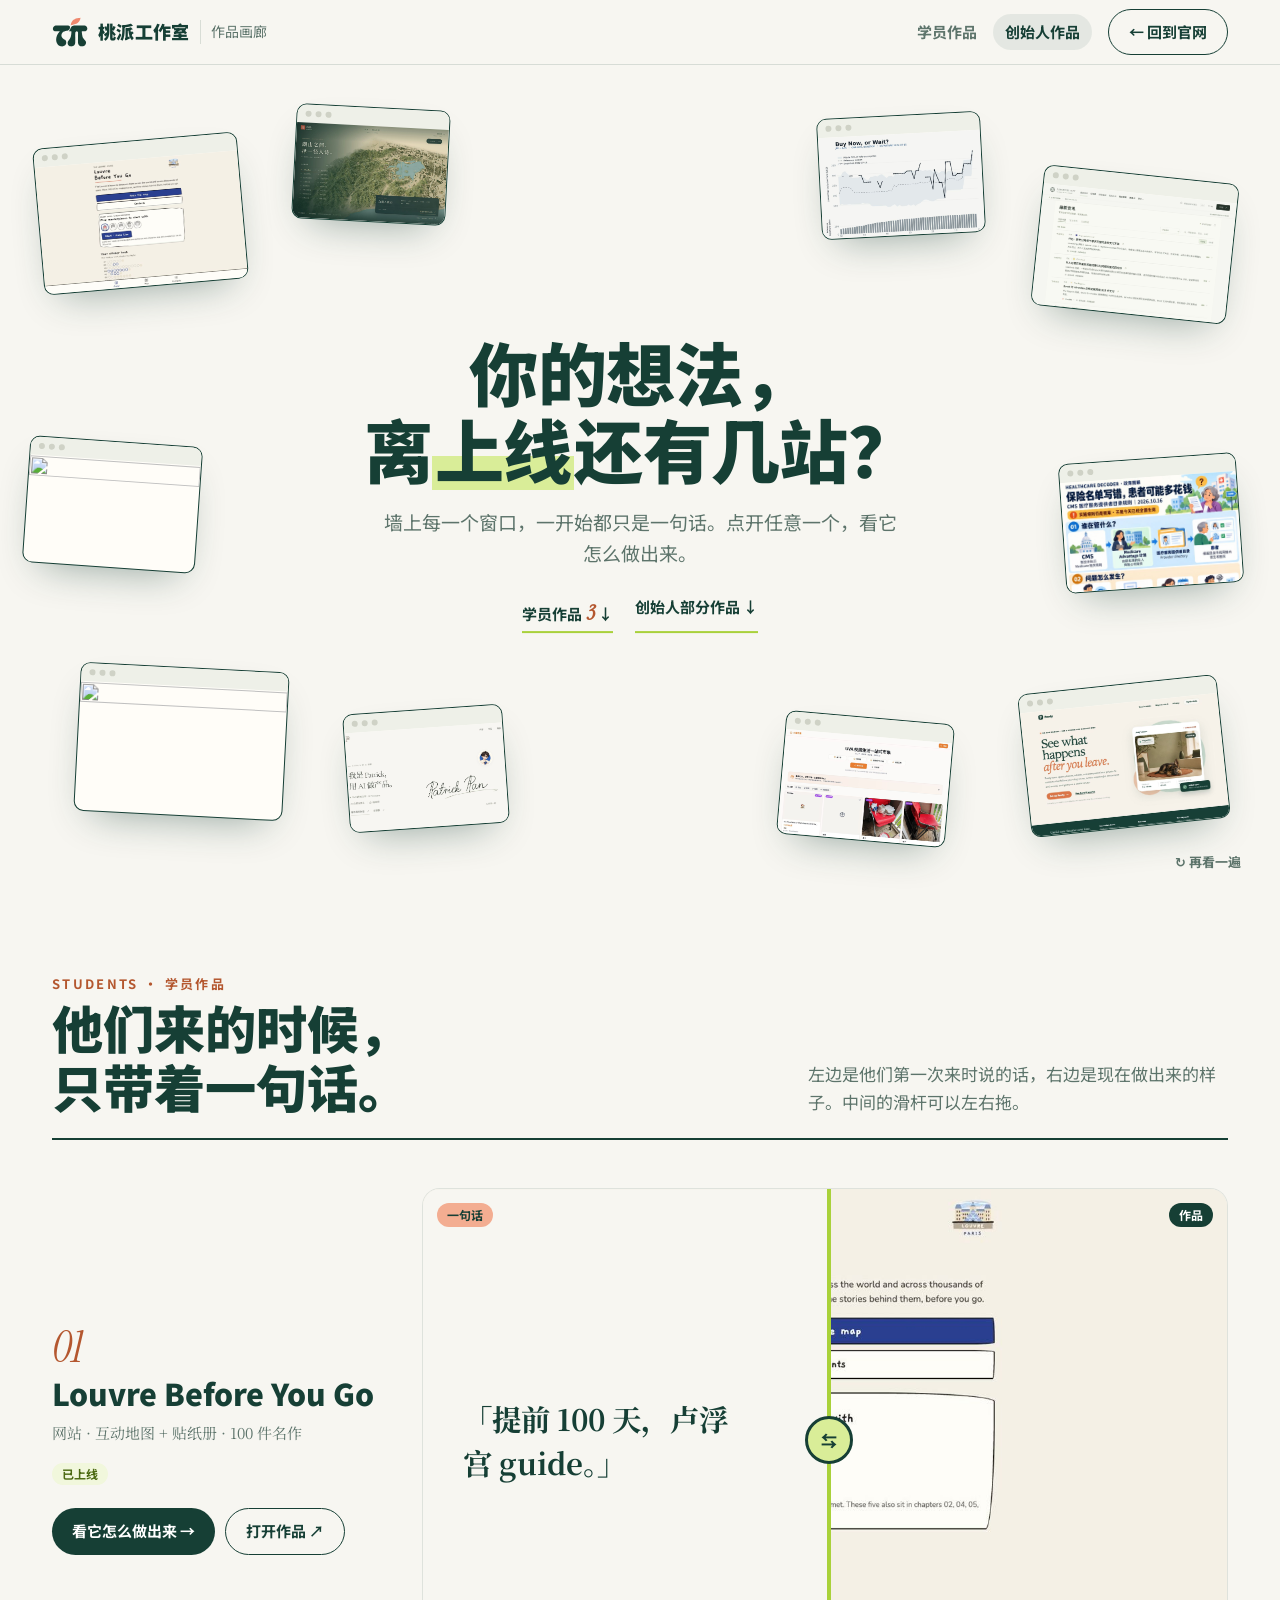
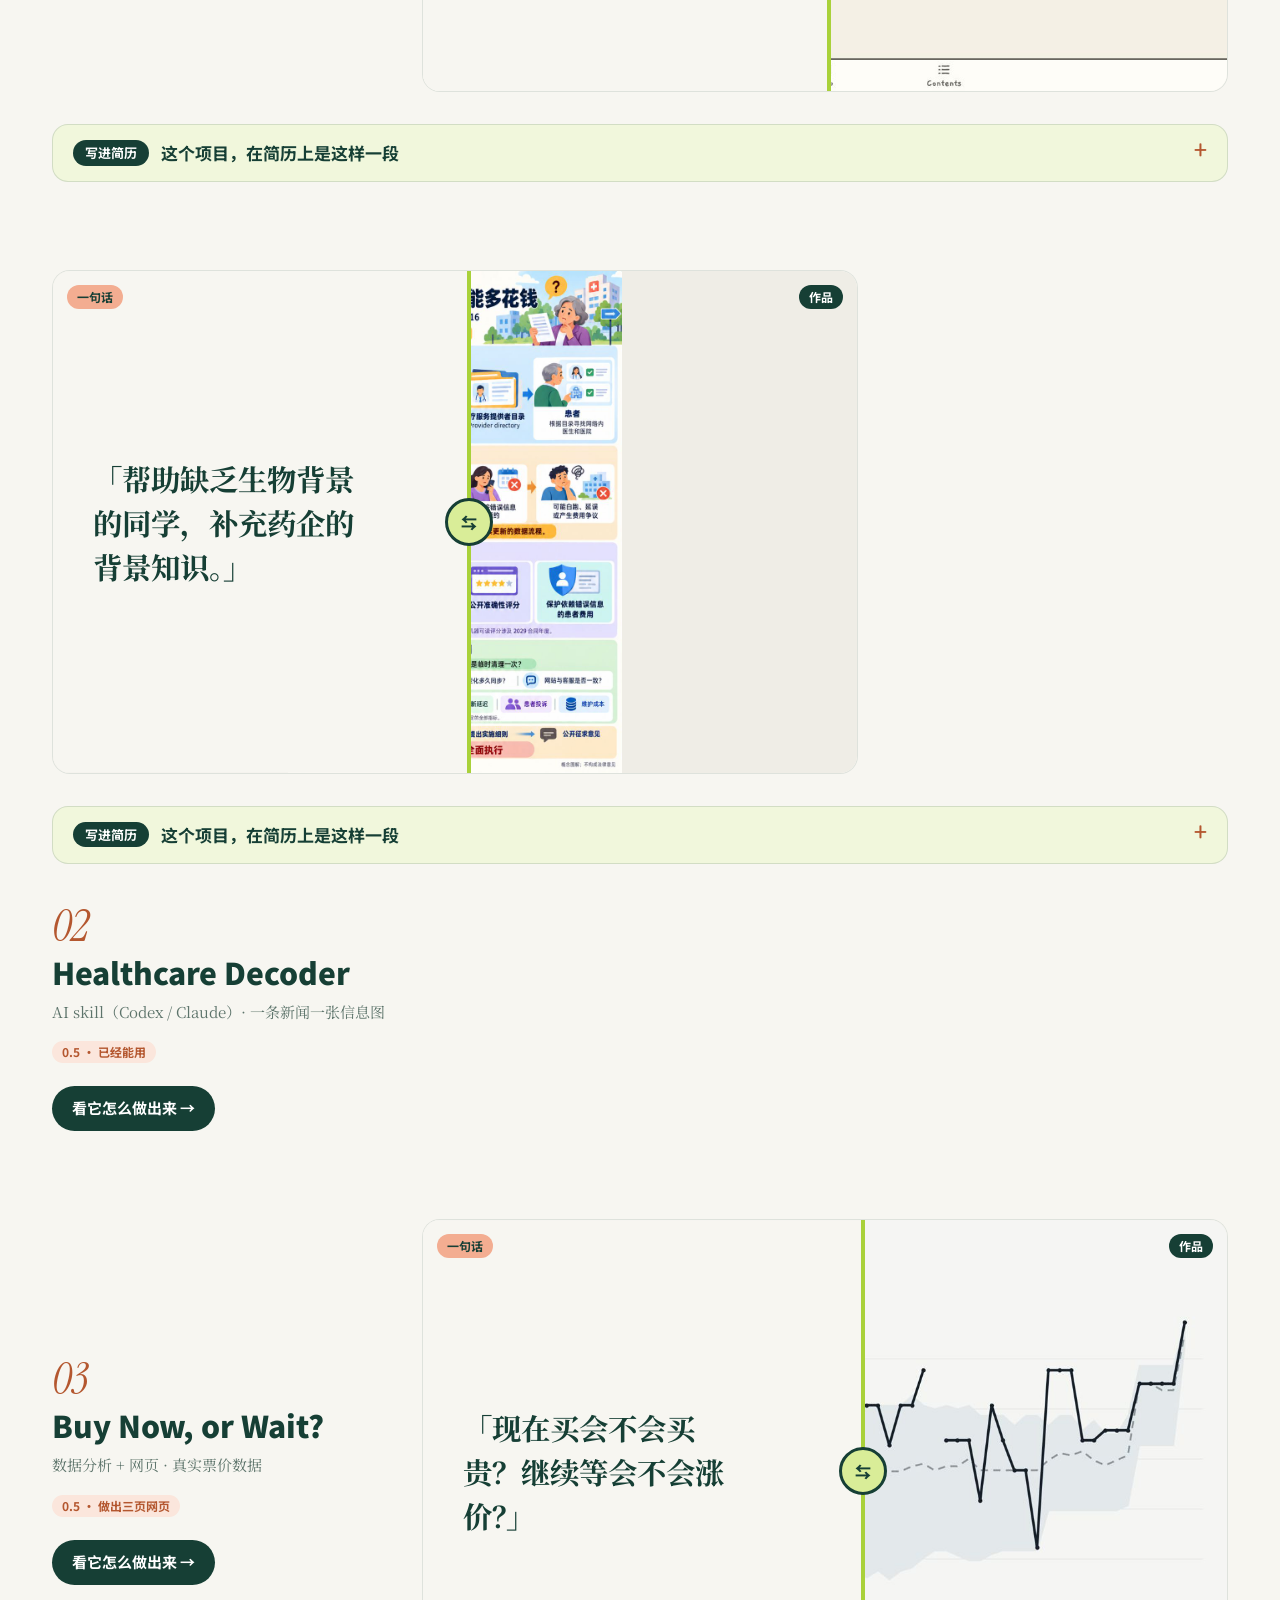
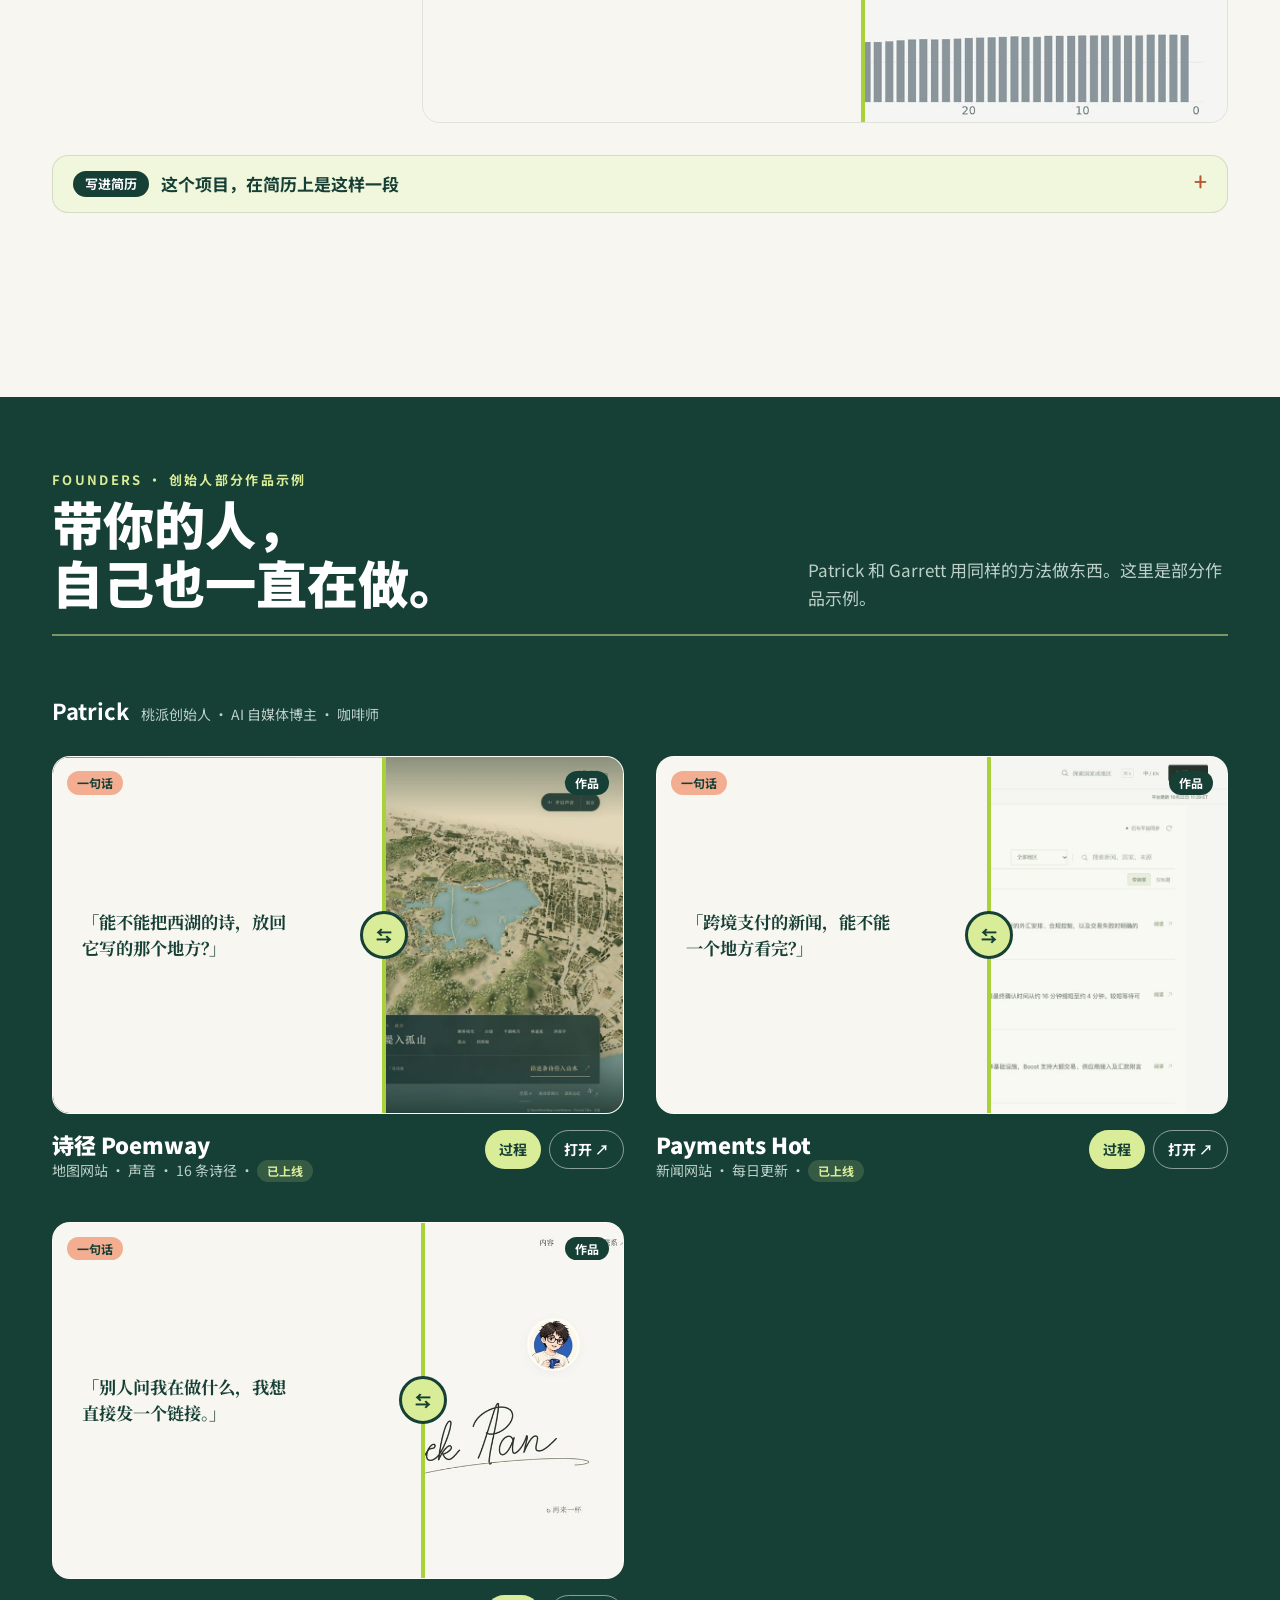
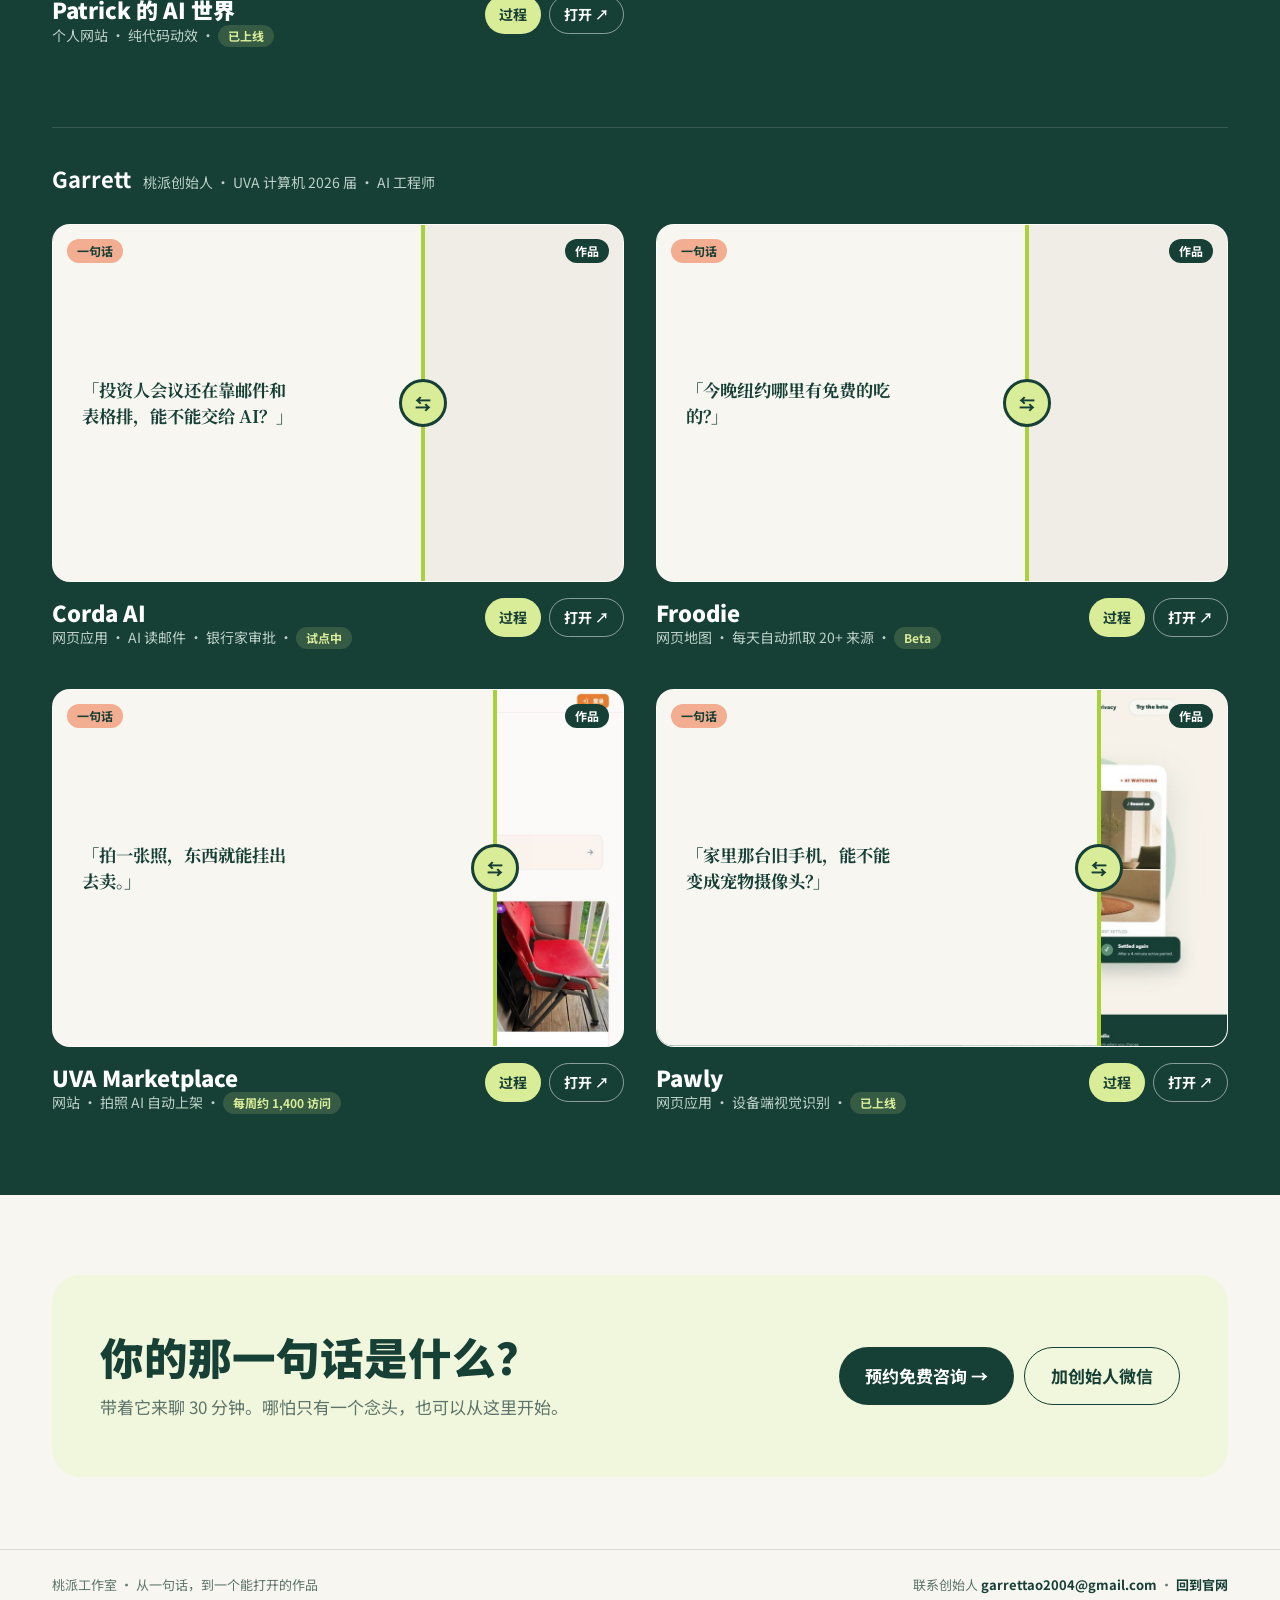
==== commit 8bd320c1: "Gallery: Garrett's works are Corda, Froodie, Marketplace, Pawly; founder WeChat and email; founder w" ====
--- a/gallery/index.html
+++ b/gallery/index.html
@@ -262,7 +262,7 @@
   .d-cta{flex-direction:column;align-items:flex-start;padding:22px 20px}
   .desk-only{display:none}
   .mobile-only{display:block}
-  .qr{width:150px;height:150px;margin:16px auto 10px}
+  .qrimg{width:190px;height:190px}
 }
 
 /* 写进简历 */
@@ -285,6 +285,10 @@
 .cvpaper li::before{content:"•";position:absolute;left:3px;top:0}
 .cvpaper mark{background:linear-gradient(transparent 62%,var(--lime) 62%);color:inherit;padding:0 1px}
 footer a{color:var(--green);font-weight:700;text-decoration:none}
+.cta-acts{display:flex;gap:10px;flex-wrap:wrap}
+.qrimg{width:220px;height:220px;margin:18px auto 6px;border-radius:12px;background:#fff;border:1px solid var(--line)}
+.mailto{font-size:14px!important;margin-top:14px!important}
+.mailto a{color:var(--green);font-weight:700}
 @media (max-width:760px){
   .cv{padding:0 14px}
   .cv summary{font-size:14px;gap:10px;min-height:52px}
@@ -312,7 +316,7 @@
     <h1 id="h1" aria-label="你的想法，离上线还有几站？"></h1>
     <p>墙上每一个窗口，一开始都只是一句话。点开任意一个，看它怎么做出来。</p>
     <div class="acts">
-      <span class="jumps"><a class="jump" href="#students">学员作品 <i id="n-s"></i> ↓</a><a class="jump" href="#founders">创始人作品 <i id="n-f"></i> ↓</a></span>
+      <span class="jumps"><a class="jump" href="#students">学员作品 <i id="n-s"></i> ↓</a><a class="jump" href="#founders">创始人部分作品 ↓</a></span>
     </div>
   </div>
   <button class="skip" id="skip">跳过开场 →</button>
@@ -328,7 +332,7 @@
 
 <section class="zone f" id="founders">
   <div class="wrap">
-    <div class="zone-h"><div><div class="k">FOUNDERS · 创始人作品</div><h2>带你的人，<br>自己也一直在做。</h2></div><p>Patrick 和 Garrett 用同样的方法，做出了这些已经上线的作品。</p></div>
+    <div class="zone-h"><div><div class="k">FOUNDERS · 创始人部分作品示例</div><h2>带你的人，<br>自己也一直在做。</h2></div><p>Patrick 和 Garrett 用同样的方法做东西。这里是部分作品示例。</p></div>
     <div class="fgrid" id="f-list"></div>
   </div>
 </section>
@@ -336,10 +340,10 @@
 <div class="wrap">
   <section class="cta-band">
     <div><h2>你的那一句话是什么？</h2><p>带着它来聊 30 分钟。哪怕只有一个念头，也可以从这里开始。</p></div>
-    <a class="btn btn-primary" href="../#join">预约免费咨询 →</a>
+    <div class="cta-acts"><a class="btn btn-primary" href="../#join">预约免费咨询 →</a><button class="btn btn-line" data-wx>加创始人微信</button></div>
   </section>
 </div>
-<footer><div class="wrap"><span>桃派工作室 · 从一句话，到一个能打开的作品</span><a href="../">回到官网</a></div></footer>
+<footer><div class="wrap"><span>桃派工作室 · 从一句话，到一个能打开的作品</span><span>联系创始人 <a href="mailto:garrettao2004@gmail.com">garrettao2004@gmail.com</a> · <a href="../">回到官网</a></span></div></footer>
 
 <div class="scrim" id="scrim"></div>
 <aside class="panel" id="panel" aria-hidden="true" role="dialog" aria-modal="true">
@@ -347,6 +351,18 @@
   <div class="panel-in" id="detail"></div>
 </aside>
 
+<div class="modal" id="wx" role="dialog" aria-modal="true" aria-labelledby="wx-h">
+  <div class="sheet">
+    <button class="close" data-close aria-label="关闭">×</button>
+    <h3 id="wx-h">加创始人微信</h3>
+    <p>Garrett · 桃派创始人</p>
+    <img class="qrimg" src="assets/founder-wechat-qr.png" alt="Garrett 的微信二维码" width="240" height="240">
+    <p class="desk-only">用手机微信扫一扫</p>
+    <p class="mobile-only">长按二维码识别，或截图后在微信里扫</p>
+    <div class="hint">添加时备注：<b>你想做的东西</b>，比如「想做机票比价」</div>
+    <p class="mailto">也可以写邮件：<a href="mailto:garrettao2004@gmail.com">garrettao2004@gmail.com</a></p>
+  </div>
+</div>
 <div class="lightbox" id="lb"><img alt=""><span></span></div>
 <div class="toast" id="toast"></div>
 
@@ -400,19 +416,19 @@
   quote:"别人问我在做什么，我想直接发一个链接。",after:"assets/p-site.jpg",link:"https://patrick-pan-ai-native.vercel.app/",
   trail:{v10:{when:"9 月 22 日 · 上线",text:"首页是一张打印出来的咖啡小票，再签上名字。整个网站用代码做成，没有用设计软件。",link:"https://patrick-pan-ai-native.vercel.app/",mats:[{src:"assets/p-site.jpg",cap:"首页 · 签名之后"}]}},
   roles:{ai:"写全部代码：小票出纸、手写签名、拉花动效，并部署上线。",me:"定内容：四个身份、两个作品。一轮轮看效果给反馈，比如拉花要「逐渐摇摆出花」。"}},
+ {id:"corda",...G,stage:"v10",title:"Corda AI",sub:"投行投资人会议的 AI 排期台",med:"网页应用 · AI 读邮件 · 银行家审批",status:"试点中",live:true,
+  quote:"投资人会议还在靠邮件和表格排，能不能交给 AI？",after:"assets/g-corda.jpg",link:"https://corda-ai-snowy.vercel.app/",
+  trail:{v10:{when:"试点中 · 10+ 位银行家试用过",text:"从 MONEY TALKS 2 黑客松开始做。AI 读投资人的邮件、查时间冲突、排好会议；每一处改动都要银行家点头才生效。",link:"https://corda-ai-snowy.vercel.app/",
+     mats:[{src:"assets/g-corda.jpg",cap:"会议总览：谁在等你确认"},{src:"assets/g-corda-review.jpg",cap:"一封邮件，变成一个待确认的改动"},{src:"assets/g-corda-alloc.jpg",cap:"一键分配银行家和会议室"}]}}},
+ {id:"froodie",...G,stage:"v10",title:"Froodie",sub:"纽约免费吃的实时地图",med:"网页地图 · 每天自动抓取 20+ 来源",status:"Beta",live:true,
+  quote:"今晚纽约哪里有免费的吃的？",after:"assets/g-froodie.jpg",link:"https://froodie.app/",
+  trail:{v10:{when:"Beta · 每天早上更新",text:"黑客松、meetup、校园活动和快闪里管饭的地方，都放在一张地图上。每天早上自动抓取 20 多个来源，再由 AI 核对一遍。",link:"https://froodie.app/",mats:[{src:"assets/g-froodie.jpg",cap:"froodie.app"}]}}},
  {id:"market",...G,stage:"v10",title:"UVA Marketplace",sub:"校园二手、转租和租借",med:"网站 · 拍照 AI 自动上架",status:"每周约 1,400 访问",live:true,
   quote:"拍一张照，东西就能挂出去卖。",after:"assets/g-market.jpg",link:"https://uvamarketplace.com/",
   trail:{v10:{when:"已上线 · 每周约 1,400 访问",text:"一个 UVA 学生的校园市集。拍照发布时，AI 帮你自动写好商品信息。",link:"https://uvamarketplace.com/",mats:[{src:"assets/g-market.jpg",cap:"uvamarketplace.com 首页"}]}}},
  {id:"pawly",...G,stage:"v10",title:"Pawly",sub:"AI 宠物摄像头",med:"网页应用 · 设备端视觉识别",status:"已上线",live:true,
   quote:"家里那台旧手机，能不能变成宠物摄像头？",after:"assets/g-pawly.jpg",link:"https://pawlycam.com/",
-  trail:{v10:{when:"已上线",text:"闲置的手机、平板、电脑都能当宠物摄像头。它跟着宠物看，再总结值得看的片段。",link:"https://pawlycam.com/",mats:[{src:"assets/g-pawly.jpg",cap:"pawlycam.com 首页"}]}}},
- {id:"avalon",...G,stage:"v10",title:"圆桌：赛博阿瓦隆",sub:"3D 赛博酒吧里的线上阿瓦隆",med:"3D 网页 · 语音法官 · AI 机器人补位",status:"可以玩",live:true,
-  quote:"朋友凑不齐，能不能也开一局阿瓦隆？",after:"assets/g-avalon.jpg",link:"https://yuanzhuo-cyber-avalon.vercel.app/",
-  trail:{v10:{when:"已上线 · 可以玩",text:"在一张 3D 的赛博圆桌旁玩阿瓦隆。法官用语音带你们走完每一晚；人不够时，AI 机器人补上空位，会发言、投票，也会说谎。",link:"https://yuanzhuo-cyber-avalon.vercel.app/",mats:[{src:"assets/g-avalon.jpg",cap:"进门：选一个角色，开一桌"}]}}},
- {id:"pegline",...G,stage:"v10",title:"晾晾 Pegline",sub:"屏幕顶上的一根晾衣绳",med:"桌面应用 · Windows / macOS · 免费",status:"可以下载",live:true,
-  quote:"截图一多就找不到，能不能先晾在屏幕上？",after:"assets/g-pegline.jpg",link:"https://lxttt0323.github.io/pegline/",
-  trail:{v10:{when:"已发布 · Windows 和 Mac",text:"截图、复制的文件和文字，自己挂到屏幕顶上的绳子上。要用时按住，拖进聊天、邮件或文件夹。七套皮肤，不联网，不用账号。",link:"https://lxttt0323.github.io/pegline/",
-     mats:[{src:"assets/g-pegline.jpg",cap:"截图挂上绳，直接拖进聊天"},{src:"assets/g-pegline-skin.jpg",cap:"皮肤：白昼和赛博机甲"}]}}}
+  trail:{v10:{when:"已上线",text:"闲置的手机、平板、电脑都能当宠物摄像头。它跟着宠物看，再总结值得看的片段。",link:"https://pawlycam.com/",mats:[{src:"assets/g-pawly.jpg",cap:"pawlycam.com 首页"}]}}}
 ];
 const RESUME={
  louvre:{head:"Creator – Louvre Before You Go",sub:"leslylou0457.github.io/louvre-before-you-go",b:[
@@ -440,7 +456,7 @@
    <input type="range" min="0" max="100" value="${start}" aria-label="拖动对比：${esc(c.title)}"></div>`;
 }
 const S=CASES.filter(c=>c.who==="s"), F=CASES.filter(c=>c.who==="f");
-document.getElementById("n-s").textContent=S.length; document.getElementById("n-f").textContent=F.length;
+document.getElementById("n-s").textContent=S.length;
 document.getElementById("s-list").innerHTML=S.map((c,i)=>`<article class="ex">
   <div class="lab"><div class="no">${String(i+1).padStart(2,"0")}</div><h3>${esc(c.title)}</h3>
    <div class="med">${esc(c.med)}</div><div class="st"><span class="chip ${c.live?"live":"wip"}">${esc(c.status)}</span></div>
@@ -471,7 +487,7 @@
 
 /* hero wall: type a sentence, press Enter, it becomes a window; three times, then the whole wall */
 const hero=document.getElementById("hero"), wall=document.getElementById("wall"), typer=document.getElementById("typer"), typed=document.getElementById("typed"), enterKey=document.getElementById("enter");
-const WALL_ORDER=["louvre","poemway","flight","pmthot","market","decoder","pawly","site","avalon","pegline"];
+const WALL_ORDER=["louvre","poemway","flight","pmthot","corda","decoder","froodie","site","market","pawly"];
 const INTRO=[["louvre",62],["poemway",34],["flight",20]];
 /* [left %, top %, width vw, rotate deg] — desktop keeps the centre clear for the headline, phone uses top and bottom bands */
 const SLOT_D=[[3,9,16,-5],[23,5,12,3],[64,6,12.8,-3],[81,13,15.3,6],[2,45,13.5,4],[83,47,13.9,-4],[6,72,16.3,3],[27,77,12.5,-4],[61,78,13.2,5],[80,74,15.6,-6],[44,3,10.4,2]];
@@ -575,7 +591,7 @@
    <section class="sec"><h2>一路的轨迹</h2><ol class="trail">${trail}</ol></section>
    ${RESUME[c.id]?`<section class="sec"><h2>写进简历</h2>${paper(c.id)}</section>`:""}
    ${roles?`<section class="sec"><h2>谁做了什么</h2>${roles}</section>`:""}
-   <div class="d-cta"><div><b>你的想法，也可以从一句话开始</b><p>带着它来聊 30 分钟，免费。</p></div><a class="btn btn-primary" href="../#join">预约免费咨询 →</a></div>`;
+   <div class="d-cta"><div><b>你的想法，也可以从一句话开始</b><p>带着它来聊 30 分钟，免费。</p></div><span class="cta-acts"><a class="btn btn-primary" href="../#join">预约免费咨询 →</a><button class="btn btn-line" data-wx>加创始人微信</button></span></div>`;
 }
 const body=document.body, panel=document.getElementById("panel");
 let lastFocus=null;
@@ -595,12 +611,15 @@
   const o=e.target.closest("[data-open]"); if(o){lastFocus=o;openCase(o.dataset.open);return;}
   const mat=e.target.closest(".mat[data-src]"); if(mat){const lb=document.getElementById("lb");lb.querySelector("img").src=mat.dataset.src;lb.querySelector("span").textContent=mat.dataset.cap;lb.classList.add("on");return;}
   if(e.target.closest("#lb")){document.getElementById("lb").classList.remove("on");return;}
+  if(e.target.closest("[data-wx]")){document.getElementById("wx").classList.add("on");return;}
+  if(e.target.closest("[data-close]")||e.target.id==="wx"){document.getElementById("wx").classList.remove("on");return;}
   if(e.target.id==="back"||e.target.id==="scrim") closeCase();
 });
 document.addEventListener("keydown",e=>{
   if(e.key!=="Escape") return;
-  const lb=document.getElementById("lb");
+  const lb=document.getElementById("lb"), wx=document.getElementById("wx");
   if(lb.classList.contains("on")) lb.classList.remove("on");
+  else if(wx.classList.contains("on")) wx.classList.remove("on");
   else if(body.classList.contains("open")) closeCase();
 });
 window.addEventListener("popstate",()=>{const id=location.hash.slice(1); CASES.some(c=>c.id===id)?openCase(id,false):closeCase(false);});
